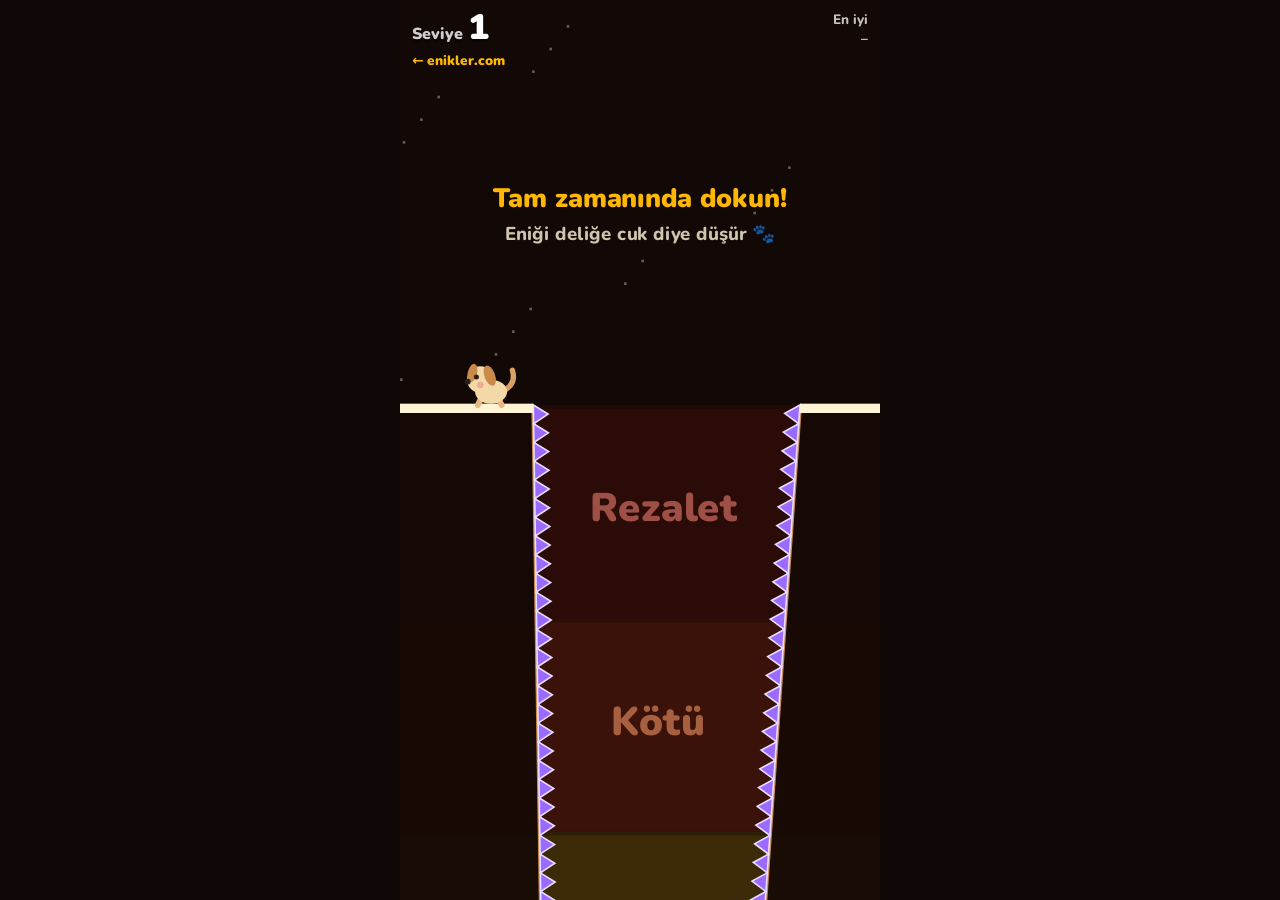
==== oyun/enik-dusus/index.html @ 3200f717 "Enik Düşüşü: zamanlama oyununa dönüştürüldü Yön kontrolü ve zikzak kuyu kaldırıldı. Artık tek dokunu" ====
<!DOCTYPE html>
<html lang="tr">
<head>
<meta charset="UTF-8">
<meta name="viewport" content="width=device-width, initial-scale=1, viewport-fit=cover, user-scalable=no">
<meta name="theme-color" content="#1a0d08">
<title>Enik Düşüşü – Tam Zamanında Atla! | enikler.com</title>
<meta name="description" content="Tam zamanında dokun, eniği dikenli deliğe cuk diye düşür! Rezalet'ten Tanrısal'a rütbeni kap, skorunu X'te paylaş.">
<link rel="canonical" href="https://enikler.com/oyun/enik-dusus/">
<meta property="og:site_name" content="enikler.com">
<meta property="og:type" content="website">
<meta property="og:url" content="https://enikler.com/oyun/enik-dusus/">
<meta property="og:title" content="Enik Düşüşü 🐾 Cuk diye düşürebilir misin?">
<meta property="og:description" content="Tam zamanında atla, dikenlere değmeden dibe düş. Beni geçebilir misin?">
<meta property="og:image" content="https://enikler.com/oyun/enik-dusus/kapak.jpg">
<meta name="twitter:card" content="summary_large_image">
<meta name="twitter:title" content="Enik Düşüşü 🐾 Cuk diye düşürebilir misin?">
<meta name="twitter:description" content="Tam zamanında atla, dikenlere değmeden dibe düş. Beni geçebilir misin?">
<meta name="twitter:image" content="https://enikler.com/oyun/enik-dusus/kapak.jpg">
<link href="https://fonts.googleapis.com/css2?family=Nunito:wght@700;800;900&display=swap" rel="stylesheet">
<style>
  :root { --accent:#FFB703; --accent-d:#F08C00; --ink:#2B2118; --like:#22B573; --nope:#F0506E; }
  * { box-sizing:border-box; -webkit-tap-highlight-color:transparent; }
  html, body { margin:0; height:100%; background:#0e0705; overflow:hidden; overscroll-behavior:none; }
  body { font-family:'Nunito',system-ui,sans-serif; color:#fff; user-select:none; -webkit-user-select:none; touch-action:none; }
  #wrap { position:fixed; inset:0; max-width:480px; margin:0 auto; }
  canvas { display:block; width:100%; height:100%; }
  .hidden { display:none !important; }

  #hud { position:absolute; top:calc(env(safe-area-inset-top) + 10px); left:12px; right:12px; display:flex; justify-content:space-between; align-items:flex-start; pointer-events:none; }
  #hud .m { font-weight:900; font-size:2.2rem; line-height:1; text-shadow:0 3px 0 rgba(0,0,0,.4); }
  #hud .m small { font-size:1rem; opacity:.8; }
  #hud .best { font-weight:800; font-size:.85rem; opacity:.75; text-align:right; }
  #home { pointer-events:auto; display:inline-block; margin-top:6px; color:var(--accent); font-weight:900; font-size:.85rem; text-decoration:none; }

  #pop { position:absolute; left:0; right:0; top:28%; text-align:center; font-weight:900; font-size:2.4rem; pointer-events:none;
         opacity:0; transform:scale(.6); transition:opacity .25s, transform .25s; text-shadow:0 4px 0 rgba(0,0,0,.45); }
  #pop.on { opacity:1; transform:scale(1); }

  #over { position:absolute; inset:0; display:flex; align-items:center; justify-content:center; padding:16px; background:rgba(14,7,5,.55); }
  #over.hidden { display:none; }
  .card { width:100%; max-width:340px; background:#FFF8E7; color:var(--ink); border-radius:28px; padding:24px 20px 20px; text-align:center; box-shadow:0 20px 40px rgba(0,0,0,.4); animation:in .3s ease-out; }
  @keyframes in { from { transform:translateY(30px) scale(.9); opacity:0; } }
  .card .rank { font-weight:900; font-size:2.3rem; line-height:1.1; margin:2px 0 4px; }
  .card .dep { font-weight:900; font-size:1.2rem; }
  .card .bst { font-weight:800; font-size:.9rem; color:#8a7a66; margin-top:2px; }
  .card .rec { display:inline-block; margin-top:8px; background:var(--nope); color:#fff; font-weight:900; font-size:.8rem; padding:4px 12px; border-radius:99px; }
  .btn { display:block; width:100%; margin-top:12px; border:0; border-radius:16px; padding:14px; font:900 1.1rem 'Nunito',sans-serif; cursor:pointer; text-decoration:none; }
  .btn.go { background:var(--accent); color:#fff; box-shadow:0 5px 0 var(--accent-d); }
  .btn.sh { background:#111; color:#fff; box-shadow:0 5px 0 #000; }
  .btn:active { transform:translateY(3px); box-shadow:none; }
  .card a.site { display:block; margin-top:14px; font-weight:800; font-size:.85rem; color:#8a7a66; text-decoration:none; }
</style>
</head>
<body>
<div id="wrap">
  <canvas id="c" aria-label="Enik Düşüşü oyunu"></canvas>
  <div id="hud">
    <div><div class="m"><small>Seviye </small><span id="lv">1</span></div><a id="home" href="/">← enikler.com</a></div>
    <div class="best">En iyi<br><span id="bm">–</span></div>
  </div>
  <div id="pop"></div>
  <div id="over" class="hidden">
    <div class="card">
      <div style="font-size:3rem">🐾</div>
      <div class="rank" id="oRank">Rezalet</div>
      <div class="dep">Seviye <span id="oLv">1</span></div>
      <div class="bst">En iyin: <span id="oBest">–</span></div>
      <div id="oRec" class="rec hidden">YENİ REKOR!</div>
      <button class="btn go" id="again" type="button">Tekrar Dene</button>
      <button class="btn sh" id="share" type="button">Skorunu Paylaş 𝕏</button>
      <a class="site" href="/">Diğer enik testleri için enikler.com 🐾</a>
    </div>
  </div>
</div>

<script>
(() => {
const cv = document.getElementById('c'), ctx = cv.getContext('2d');
const $ = id => document.getElementById(id);
const GAME_URL = 'https://enikler.com/oyun/enik-dusus/';

/* ---------- Ayarlar ---------- */
const W = 360;          // dünya genişliği (birim)
const D = 1600;         // kuyunun derinliği
const LEDGE = 100;      // platformun sağ ucu = sol duvarın üstü
const TOP_R = 300;   // sağ duvarın üstü
const ER = 13;          // enik yarıçapı
const SPIKE = 11;       // diken boyu
const HIT = ER * 0.8 + SPIKE * 0.5; // merkezden duvara izin verilen en yakın mesafe
const STEP = 1000 / 60; // sabit fizik adımı (her cihazda aynı zıplama)
const RANKS = [
  ['Rezalet',    '#2a0b08', '#ff8a7a'],
  ['Kötü',       '#3b1209', '#ff9e6b'],
  ['İdare Eder', '#3d2a08', '#ffc94a'],
  ['Fena Değil', '#2d3a0a', '#d6f25a'],
  ['İyi',        '#0e3a1b', '#5cf08a'],
  ['Harika',     '#0a3a34', '#4ff0d6'],
  ['Süper',      '#0b2c44', '#5cc8ff'],
  ['Muhteşem',   '#1b1c4c', '#8f9bff'],
  ['Kusursuz',   '#301446', '#d88cff'],
  ['Efsane',     '#44122f', '#ff6ec4'],
  ['Tanrısal',   '#3d3410', '#ffe14d']
];
const BAND = D / (RANKS.length - 1); // ilk 10 rütbe kuyu boyunca, Tanrısal = dibe ulaşmak

/* ---------- Durum ---------- */
let scale = 1, viewH = 600, dpr = 1;
let lvl, cfg, e, state, camY, shake, parts, deadAt = 0, deadRank = 0, best = null, winAt = 0;

try { best = JSON.parse(localStorage.getItem('enikDususBest2')); } catch (_) {}
const scoreOf = (l, r) => (l - 1) * RANKS.length + r;
const fmt = b => b ? 'Sv ' + b.l + ' · ' + RANKS[b.r][0] : '–';
$('bm').textContent = fmt(best);

function resize() {
  const r = cv.getBoundingClientRect();
  dpr = Math.min(window.devicePixelRatio || 1, 2);
  cv.width = Math.round(r.width * dpr); cv.height = Math.round(r.height * dpr);
  scale = cv.width / W; viewH = cv.height / scale;
}
addEventListener('resize', resize);

/* ---------- Seviye ---------- */
function makeLevel(l) {
  const bw = Math.max(40, 64 - 2.5 * (l - 1));                 // dipteki deliğin genişliği
  const cx = l === 1 ? 156 : 140 + Math.random() * 32;       // deliğin ortası
  const speed = Math.min(2.0, 1.1 + 0.09 * (l - 1));         // eniğin yürüme hızı
  return { bw, cx, speed, lb: cx - bw / 2, rb: cx + bw / 2 };
}
const lx = y => LEDGE + (cfg.lb - LEDGE) * Math.min(1, Math.max(0, y) / D);
const rx = y => TOP_R + (cfg.rb - TOP_R) * Math.min(1, Math.max(0, y) / D);

function startLevel(l) {
  lvl = l; cfg = makeLevel(l);
  e = { x:30, y:0, vx:0, vy:0, dir:1, walk:0, rot:0 };
  state = 'ready'; parts = [];
  $('lv').textContent = lvl;
}
function newGame() {
  startLevel(1); camY = -viewH * 0.45; shake = 0;
  $('over').classList.add('hidden');
}

function jump() {
  if (state !== 'ready') return;
  state = 'air'; e.vy = -6; e.vx = 8.8;
}

function burst(x, y, n, colors) {
  for (let k = 0; k < n; k++) {
    const a = Math.random() * Math.PI * 2, s = 1 + Math.random() * 4;
    parts.push({ x, y, vx:Math.cos(a) * s, vy:Math.sin(a) * s - 1.5, life:1, c:colors[k % colors.length] });
  }
}

function pop(text, color) {
  const p = $('pop'); p.textContent = text; p.style.color = color; p.classList.add('on');
  clearTimeout(pop.t); pop.t = setTimeout(() => p.classList.remove('on'), 1100);
}

function die() {
  state = 'dead'; deadAt = performance.now(); shake = 14;
  deadRank = Math.max(0, Math.min(RANKS.length - 2, Math.floor(e.y / BAND)));
  try { navigator.vibrate && navigator.vibrate(70); } catch (_) {}
  burst(e.x, e.y, 22, ['#f4d9a8', '#f4d9a8', '#c98b4a']);
  const sc = scoreOf(lvl, deadRank), rec = !best || sc > scoreOf(best.l, best.r);
  if (rec) { best = { l:lvl, r:deadRank }; try { localStorage.setItem('enikDususBest2', JSON.stringify(best)); } catch (_) {} $('bm').textContent = fmt(best); }
  if (typeof gtag === 'function') gtag('event', 'oyun_bitti', { oyun:'enik_dusus', seviye:lvl, rutbe:RANKS[deadRank][0] });
  setTimeout(() => {
    if (state !== 'dead') return;
    const rk = RANKS[deadRank];
    $('oRank').textContent = rk[0]; $('oRank').style.color = shade(rk[2]);
    $('oLv').textContent = lvl; $('oBest').textContent = fmt(best);
    $('oRec').classList.toggle('hidden', !rec);
    $('over').classList.remove('hidden');
  }, 750);
}
const shade = hex => {
  const n = parseInt(hex.slice(1), 16), f = .62;
  return 'rgb(' + [(n >> 16) & 255, (n >> 8) & 255, n & 255].map(v => Math.round(v * f)).join(',') + ')';
};

function win() {
  state = 'win'; winAt = performance.now();
  e.y = D - ER; e.vy = 0; e.vx = 0; e.rot = 0;
  pop('Tanrısal! 🎉', RANKS[RANKS.length - 1][2]);
  burst(e.x, e.y, 30, ['#ffe14d', '#ff6ec4', '#5cc8ff', '#5cf08a']);
  try { navigator.vibrate && navigator.vibrate([30, 40, 30]); } catch (_) {}
  const r = RANKS.length - 1;
  if (!best || scoreOf(lvl, r) > scoreOf(best.l, best.r)) { best = { l:lvl, r }; try { localStorage.setItem('enikDususBest2', JSON.stringify(best)); } catch (_) {} $('bm').textContent = fmt(best); }
  if (typeof gtag === 'function') gtag('event', 'seviye_gecti', { oyun:'enik_dusus', seviye:lvl });
}

/* ---------- Fizik (sabit adım) ---------- */
function step() {
  if (state === 'ready') {
    e.x += cfg.speed * e.dir; e.walk += .25;
    if (e.x > LEDGE - 14) { e.x = LEDGE - 14; e.dir = -1; }
    if (e.x < 20) { e.x = 20; e.dir = 1; }
  } else if (state === 'air') {
    const py = e.y;
    e.vy = Math.min(12, e.vy + 0.4);
    e.vx *= 0.92;
    e.x += e.vx; e.y += e.vy;
    e.rot += (e.vx * 0.05 - e.rot) * 0.2;
    // erken dokunduysa tekrar platforma kondu
    if (py <= 0 && e.y > 0 && e.x < LEDGE) { e.y = 0; e.vy = 0; e.vx = 0; e.rot = 0; e.dir = 1; state = 'ready'; return; }
    if (e.y > 0) {
      if (e.x - HIT < lx(e.y) || e.x + HIT > rx(e.y)) { die(); return; }
      if (e.y >= D - ER) { win(); return; }
    }
  } else if (state === 'win') {
    if (performance.now() - winAt > 1400) startLevel(lvl + 1);
  }
  parts.forEach(p => { p.x += p.vx; p.y += p.vy; p.vy += .2; p.life -= .02; });
  parts = parts.filter(p => p.life > 0);
  shake *= 0.86;
  const target = state === 'ready' ? -viewH * 0.45 : Math.min(e.y - viewH * 0.4, D + 60 - viewH * 0.8);
  camY += (target - camY) * (state === 'ready' ? 0.08 : 0.15);
}

/* ---------- Çizim ---------- */
function draw(now) {
  ctx.setTransform(1, 0, 0, 1, 0, 0);
  ctx.fillStyle = '#120806'; ctx.fillRect(0, 0, cv.width, cv.height);
  const sx = (Math.random() - .5) * shake, sy = (Math.random() - .5) * shake;
  ctx.setTransform(scale, 0, 0, scale, sx * scale, (sy - camY) * scale);
  const top = camY, bot = camY + viewH;

  // yıldızlar
  if (top < 0) {
    ctx.fillStyle = 'rgba(255,240,200,.35)';
    for (let k = 0; k < 30; k++) { const x = (k * 97) % W, y = -((k * 53) % 600) - 20; if (y > top) ctx.fillRect(x, y, 2, 2); }
  }

  // rütbe bantları
  ctx.textAlign = 'center'; ctx.textBaseline = 'middle';
  for (let z = 0; z < RANKS.length - 1; z++) {
    const y0 = z * BAND; if (y0 > bot || y0 + BAND < top) continue;
    const rk = RANKS[z];
    ctx.fillStyle = rk[1]; ctx.fillRect(0, y0, W, BAND);
    ctx.fillStyle = 'rgba(0,0,0,.25)'; ctx.fillRect(0, y0, W, 3);
    const ly = y0 + BAND / 2;
    ctx.font = '900 ' + Math.min(30, (rx(ly) - lx(ly)) / 4) + 'px Nunito, sans-serif';
    ctx.fillStyle = rk[2]; ctx.globalAlpha = .55;
    ctx.fillText(rk[0], (lx(ly) + rx(ly)) / 2, ly);
    ctx.globalAlpha = 1;
  }
  // dip: Tanrısal yatağı
  const gr = RANKS[RANKS.length - 1];
  ctx.fillStyle = gr[1]; ctx.fillRect(0, D, W, 400);
  ctx.fillStyle = '#c98b4a'; ctx.fillRect(cfg.lb, D, cfg.bw, 10);
  ctx.fillStyle = '#ff9eb5'; ctx.beginPath(); ctx.ellipse(cfg.cx, D + 2, cfg.bw / 2 - 2, 6, 0, Math.PI, 0); ctx.fill();
  ctx.font = '900 22px Nunito, sans-serif'; ctx.fillStyle = gr[2];
  ctx.fillText('Tanrısal', cfg.cx, D + 40);

  // kaya duvarları
  ctx.fillStyle = 'rgba(20,8,5,.88)';
  ctx.beginPath(); ctx.moveTo(0, 6); ctx.lineTo(LEDGE, 6); ctx.lineTo(cfg.lb, D); ctx.lineTo(cfg.lb, D + 400); ctx.lineTo(0, D + 400); ctx.fill();
  ctx.beginPath(); ctx.moveTo(W, -1); ctx.lineTo(TOP_R, -1); ctx.lineTo(cfg.rb, D); ctx.lineTo(cfg.rb, D + 400); ctx.lineTo(W, D + 400); ctx.fill();

  // duvar kenarı + dikenler
  for (const [x0, y0, x1, y1, side] of [[LEDGE, 0, cfg.lb, D, 1], [TOP_R, 0, cfg.rb, D, -1]]) {
    ctx.strokeStyle = '#c98b4a'; ctx.lineWidth = 3;
    ctx.beginPath(); ctx.moveTo(x0, y0); ctx.lineTo(x1, y1); ctx.stroke();
    const len = Math.hypot(x1 - x0, y1 - y0), ux = (x1 - x0) / len, uy = (y1 - y0) / len;
    const nx = uy * side, ny = -ux * side, n = Math.floor(len / 14);
    ctx.fillStyle = '#9b6bff'; ctx.strokeStyle = '#e9ddff'; ctx.lineWidth = 1.2;
    const k0 = Math.max(0, Math.floor((top - y0 - 20) / (y1 - y0) * n)), k1 = Math.min(n, Math.ceil((bot - y0 + 20) / (y1 - y0) * n));
    for (let k = k0; k < k1; k++) {
      const a = k / n, b = (k + 1) / n, m = (a + b) / 2;
      ctx.beginPath();
      ctx.moveTo(x0 + (x1 - x0) * a, y0 + (y1 - y0) * a);
      ctx.lineTo(x0 + (x1 - x0) * m + nx * SPIKE, y0 + (y1 - y0) * m + ny * SPIKE);
      ctx.lineTo(x0 + (x1 - x0) * b, y0 + (y1 - y0) * b);
      ctx.closePath(); ctx.fill(); ctx.stroke();
    }
  }

  // platform
  ctx.fillStyle = '#FFF4D6'; ctx.fillRect(0, -1, LEDGE, 7);
  ctx.fillRect(TOP_R, -1, W - TOP_R, 7);

  // enik
  if (state !== 'dead') drawEnik(e.x, e.y - (state === 'ready' ? ER : 0), state === 'ready' ? e.dir : 1, e.rot, now);

  // parçacıklar
  parts.forEach(p => { ctx.globalAlpha = Math.max(0, p.life); ctx.fillStyle = p.c; ctx.beginPath(); ctx.arc(p.x, p.y, 3.5, 0, 7); ctx.fill(); });
  ctx.globalAlpha = 1;

  // ipucu
  if (state === 'ready') {
    const bob = Math.sin(now / 250) * 3;
    ctx.font = '900 20px Nunito, sans-serif'; ctx.fillStyle = '#FFB703';
    ctx.fillText(lvl === 1 ? 'Tam zamanında dokun!' : 'Seviye ' + lvl, W / 2, -150 + bob);
    ctx.font = '800 14px Nunito, sans-serif'; ctx.fillStyle = 'rgba(255,244,214,.8)';
    ctx.fillText(lvl === 1 ? 'Eniği deliğe cuk diye düşür 🐾' : 'Delik daraldı, enik hızlandı!', W / 2, -124 + bob);
  }
}

function drawEnik(x, y, dir, rot, now) {
  ctx.save(); ctx.translate(x, y); ctx.rotate(rot); ctx.scale(dir, 1);
  const fall = state === 'air', leg = state === 'ready' ? Math.sin(e.walk) * 3 : 0;
  ctx.strokeStyle = '#d9a066'; ctx.lineWidth = 4; ctx.lineCap = 'round';
  ctx.beginPath(); ctx.moveTo(-11, 2); ctx.quadraticCurveTo(-20, -6 + Math.sin(now / 90) * 4, -17, -13); ctx.stroke();
  ctx.strokeStyle = '#e8b97f'; ctx.lineWidth = 4.5;
  ctx.beginPath();
  ctx.moveTo(-6, 7); ctx.lineTo(-6 + leg, fall ? 11 : 13);
  ctx.moveTo(6, 7); ctx.lineTo(6 - leg, fall ? 11 : 13); ctx.stroke();
  ctx.fillStyle = '#f4d9a8'; ctx.beginPath(); ctx.ellipse(-1, 3, 12, 9, 0, 0, 7); ctx.fill();
  ctx.beginPath(); ctx.arc(7, -6, 10, 0, 7); ctx.fill();
  ctx.fillStyle = '#c98b4a';
  ctx.beginPath(); ctx.ellipse(0, -9, 4, 8, fall ? -1.2 : 0.35, 0, 7); ctx.fill();
  ctx.beginPath(); ctx.ellipse(13, -11, 3.5, 7, fall ? 1.1 : -0.25, 0, 7); ctx.fill();
  ctx.fillStyle = '#2B2118';
  if (fall) { ctx.beginPath(); ctx.arc(10, -8, 2.6, 0, 7); ctx.fill(); ctx.fillStyle = '#fff'; ctx.beginPath(); ctx.arc(10.8, -8.8, .9, 0, 7); ctx.fill(); }
  else { ctx.beginPath(); ctx.arc(10, -8, 1.9, 0, 7); ctx.fill(); }
  ctx.fillStyle = '#2B2118'; ctx.beginPath(); ctx.arc(16.5, -4.5, 2.2, 0, 7); ctx.fill();
  if (fall) { ctx.beginPath(); ctx.arc(13, -0.5, 1.8, 0, 7); ctx.fill(); }
  ctx.fillStyle = 'rgba(240,80,110,.35)'; ctx.beginPath(); ctx.arc(7, -2, 2.5, 0, 7); ctx.fill();
  ctx.restore();
}

/* ---------- Kontroller: tek dokunuş ---------- */
cv.addEventListener('pointerdown', ev => { ev.preventDefault(); jump(); });
addEventListener('keydown', ev => {
  if (ev.key !== ' ' && ev.key !== 'Enter' && ev.key !== 'ArrowDown') return;
  ev.preventDefault();
  if (state === 'ready') jump();
  else if (state === 'dead' && performance.now() - deadAt > 800) newGame();
});

$('again').onclick = newGame;
$('share').onclick = async () => {
  const rk = RANKS[deadRank][0];
  const text = `Enik Düşüşü'nde Seviye ${lvl}'de "${rk}" oldum 🐾 Eniği cuk diye düşürebilir misin?`;
  if (typeof gtag === 'function') gtag('event', 'skor_paylas', { oyun:'enik_dusus', seviye:lvl });
  if (navigator.share) { try { await navigator.share({ text, url:GAME_URL }); } catch (_) {} return; }
  window.open('https://x.com/intent/post?text=' + encodeURIComponent(text) + '&url=' + encodeURIComponent(GAME_URL), '_blank', 'noopener');
};

/* ---------- Döngü ---------- */
let last = performance.now(), acc = 0;
function loop(now) {
  acc = Math.min(acc + (now - last), 200); last = now;
  while (acc >= STEP) { step(); acc -= STEP; }
  draw(now);
  requestAnimationFrame(loop);
}
resize(); newGame(); requestAnimationFrame(loop);
})();
</script>
</body>
</html>
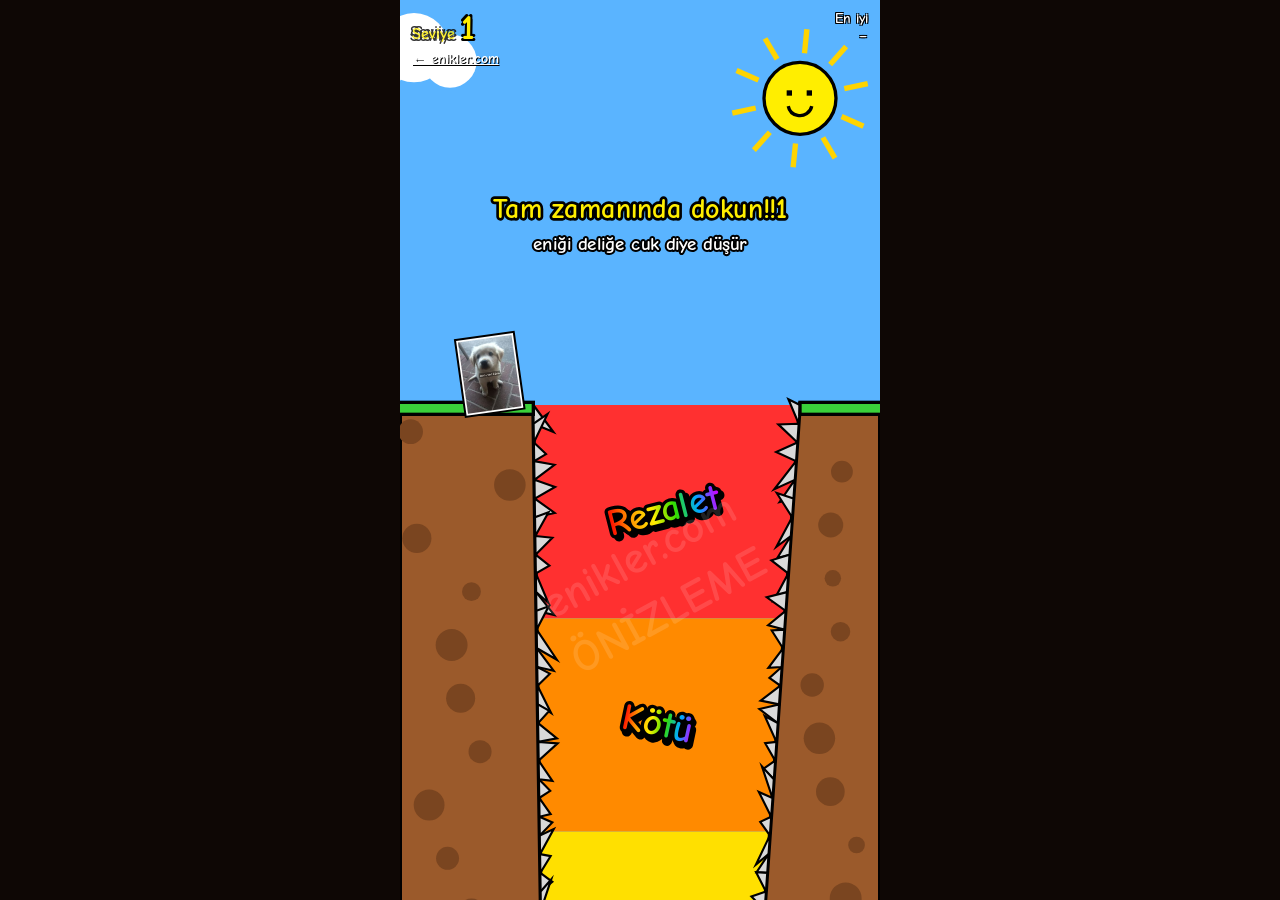
==== commit 74c77b38: "Enik Düşüşü: parodi görünüm Karakter artık arka planı silinmemiş gerçek bir enik fotoğrafı: her sevi" ====
--- a/oyun/enik-dusus/index.html
+++ b/oyun/enik-dusus/index.html
@@ -3,7 +3,7 @@
 <head>
 <meta charset="UTF-8">
 <meta name="viewport" content="width=device-width, initial-scale=1, viewport-fit=cover, user-scalable=no">
-<meta name="theme-color" content="#1a0d08">
+<meta name="theme-color" content="#5ab4ff">
 <title>Enik Düşüşü – Tam Zamanında Atla! | enikler.com</title>
 <meta name="description" content="Tam zamanında dokun, eniği dikenli deliğe cuk diye düşür! Rezalet'ten Tanrısal'a rütbeni kap, skorunu X'te paylaş.">
 <link rel="canonical" href="https://enikler.com/oyun/enik-dusus/">
@@ -17,35 +17,35 @@
 <meta name="twitter:title" content="Enik Düşüşü 🐾 Cuk diye düşürebilir misin?">
 <meta name="twitter:description" content="Tam zamanında atla, dikenlere değmeden dibe düş. Beni geçebilir misin?">
 <meta name="twitter:image" content="https://enikler.com/oyun/enik-dusus/kapak.jpg">
-<link href="https://fonts.googleapis.com/css2?family=Nunito:wght@700;800;900&display=swap" rel="stylesheet">
+<link href="https://fonts.googleapis.com/css2?family=Comic+Neue:wght@700&display=swap" rel="stylesheet">
 <style>
   :root { --accent:#FFB703; --accent-d:#F08C00; --ink:#2B2118; --like:#22B573; --nope:#F0506E; }
   * { box-sizing:border-box; -webkit-tap-highlight-color:transparent; }
   html, body { margin:0; height:100%; background:#0e0705; overflow:hidden; overscroll-behavior:none; }
-  body { font-family:'Nunito',system-ui,sans-serif; color:#fff; user-select:none; -webkit-user-select:none; touch-action:none; }
+  body { font-family:'Comic Sans MS','Comic Neue','Chalkboard SE',cursive; color:#fff; user-select:none; -webkit-user-select:none; touch-action:none; }
   #wrap { position:fixed; inset:0; max-width:480px; margin:0 auto; }
   canvas { display:block; width:100%; height:100%; }
   .hidden { display:none !important; }
 
   #hud { position:absolute; top:calc(env(safe-area-inset-top) + 10px); left:12px; right:12px; display:flex; justify-content:space-between; align-items:flex-start; pointer-events:none; }
-  #hud .m { font-weight:900; font-size:2.2rem; line-height:1; text-shadow:0 3px 0 rgba(0,0,0,.4); }
+  #hud .m { font-weight:700; font-size:2.2rem; line-height:1; color:#ffee00; text-shadow:2px 2px 0 #000,-2px -2px 0 #000,2px -2px 0 #000,-2px 2px 0 #000; }
   #hud .m small { font-size:1rem; opacity:.8; }
-  #hud .best { font-weight:800; font-size:.85rem; opacity:.75; text-align:right; }
-  #home { pointer-events:auto; display:inline-block; margin-top:6px; color:var(--accent); font-weight:900; font-size:.85rem; text-decoration:none; }
-
-  #pop { position:absolute; left:0; right:0; top:28%; text-align:center; font-weight:900; font-size:2.4rem; pointer-events:none;
+  #hud .best { font-weight:700; font-size:.9rem; text-align:right; text-shadow:1px 1px 0 #000,-1px -1px 0 #000,1px -1px 0 #000,-1px 1px 0 #000; }
+  #home { pointer-events:auto; display:inline-block; margin-top:6px; color:#fff; font-weight:700; font-size:.85rem; text-decoration:underline; text-shadow:1px 1px 0 #000; }
+
+  #pop { position:absolute; left:0; right:0; top:28%; text-align:center; font:2.8rem Impact,'Arial Black',sans-serif; -webkit-text-stroke:2px #000; transform:rotate(-6deg); pointer-events:none;
          opacity:0; transform:scale(.6); transition:opacity .25s, transform .25s; text-shadow:0 4px 0 rgba(0,0,0,.45); }
   #pop.on { opacity:1; transform:scale(1); }
 
   #over { position:absolute; inset:0; display:flex; align-items:center; justify-content:center; padding:16px; background:rgba(14,7,5,.55); }
   #over.hidden { display:none; }
-  .card { width:100%; max-width:340px; background:#FFF8E7; color:var(--ink); border-radius:28px; padding:24px 20px 20px; text-align:center; box-shadow:0 20px 40px rgba(0,0,0,.4); animation:in .3s ease-out; }
+  .card { width:100%; max-width:340px; background:#FFF8E7; color:var(--ink); border-radius:28px; padding:24px 20px 20px; text-align:center; box-shadow:0 20px 40px rgba(0,0,0,.4); animation:in .3s ease-out; transform:rotate(-2deg); border:3px solid #000; }
   @keyframes in { from { transform:translateY(30px) scale(.9); opacity:0; } }
   .card .rank { font-weight:900; font-size:2.3rem; line-height:1.1; margin:2px 0 4px; }
   .card .dep { font-weight:900; font-size:1.2rem; }
   .card .bst { font-weight:800; font-size:.9rem; color:#8a7a66; margin-top:2px; }
   .card .rec { display:inline-block; margin-top:8px; background:var(--nope); color:#fff; font-weight:900; font-size:.8rem; padding:4px 12px; border-radius:99px; }
-  .btn { display:block; width:100%; margin-top:12px; border:0; border-radius:16px; padding:14px; font:900 1.1rem 'Nunito',sans-serif; cursor:pointer; text-decoration:none; }
+  .btn { display:block; width:100%; margin-top:12px; border:0; border-radius:16px; padding:14px; font:700 1.15rem 'Comic Sans MS','Comic Neue',cursive; cursor:pointer; text-decoration:none; }
   .btn.go { background:var(--accent); color:#fff; box-shadow:0 5px 0 var(--accent-d); }
   .btn.sh { background:#111; color:#fff; box-shadow:0 5px 0 #000; }
   .btn:active { transform:translateY(3px); box-shadow:none; }
@@ -90,17 +90,17 @@
 const HIT = ER * 0.8 + SPIKE * 0.5; // merkezden duvara izin verilen en yakın mesafe
 const STEP = 1000 / 60; // sabit fizik adımı (her cihazda aynı zıplama)
 const RANKS = [
-  ['Rezalet',    '#2a0b08', '#ff8a7a'],
-  ['Kötü',       '#3b1209', '#ff9e6b'],
-  ['İdare Eder', '#3d2a08', '#ffc94a'],
-  ['Fena Değil', '#2d3a0a', '#d6f25a'],
-  ['İyi',        '#0e3a1b', '#5cf08a'],
-  ['Harika',     '#0a3a34', '#4ff0d6'],
-  ['Süper',      '#0b2c44', '#5cc8ff'],
-  ['Muhteşem',   '#1b1c4c', '#8f9bff'],
-  ['Kusursuz',   '#301446', '#d88cff'],
-  ['Efsane',     '#44122f', '#ff6ec4'],
-  ['Tanrısal',   '#3d3410', '#ffe14d']
+  ['Rezalet',    '#ff3030', '#ff8a7a'],
+  ['Kötü',       '#ff8a00', '#ff9e6b'],
+  ['İdare Eder', '#ffe000', '#ffc94a'],
+  ['Fena Değil', '#9cff2e', '#d6f25a'],
+  ['İyi',        '#21d65b', '#5cf08a'],
+  ['Harika',     '#18e0c8', '#4ff0d6'],
+  ['Süper',      '#2aa6ff', '#5cc8ff'],
+  ['Muhteşem',   '#5a5aff', '#8f9bff'],
+  ['Kusursuz',   '#b23cff', '#d88cff'],
+  ['Efsane',     '#ff3cb4', '#ff6ec4'],
+  ['Tanrısal',   '#ffd700', '#ffe14d']
 ];
 const BAND = D / (RANKS.length - 1); // ilk 10 rütbe kuyu boyunca, Tanrısal = dibe ulaşmak
 
@@ -132,6 +132,7 @@
 const rx = y => TOP_R + (cfg.rb - TOP_R) * Math.min(1, Math.max(0, y) / D);
 
 function startLevel(l) {
+  nextPhoto(); rag = null;
   lvl = l; cfg = makeLevel(l);
   e = { x:30, y:0, vx:0, vy:0, dir:1, walk:0, rot:0 };
   state = 'ready'; parts = [];
@@ -163,7 +164,8 @@
   state = 'dead'; deadAt = performance.now(); shake = 14;
   deadRank = Math.max(0, Math.min(RANKS.length - 2, Math.floor(e.y / BAND)));
   try { navigator.vibrate && navigator.vibrate(70); } catch (_) {}
-  burst(e.x, e.y, 22, ['#f4d9a8', '#f4d9a8', '#c98b4a']);
+  burst(e.x, e.y, 10, ['#ff0000', '#ffee00', '#ffffff']);
+  rag = { x:e.x, y:e.y - 8, vx:(e.x < (lx(e.y) + rx(e.y)) / 2 ? 1 : -1) * (2 + Math.random() * 2), vy:-9, spin:(Math.random() - .5) * .6, t:performance.now(), meme:MEMES[Math.floor(Math.random() * MEMES.length)] };
   const sc = scoreOf(lvl, deadRank), rec = !best || sc > scoreOf(best.l, best.r);
   if (rec) { best = { l:lvl, r:deadRank }; try { localStorage.setItem('enikDususBest2', JSON.stringify(best)); } catch (_) {} $('bm').textContent = fmt(best); }
   if (typeof gtag === 'function') gtag('event', 'oyun_bitti', { oyun:'enik_dusus', seviye:lvl, rutbe:RANKS[deadRank][0] });
@@ -220,105 +222,169 @@
   camY += (target - camY) * (state === 'ready' ? 0.08 : 0.15);
 }
 
-/* ---------- Çizim ---------- */
+/* ---------- Enik fotoğrafları (arka planı silinmemiş, aynen öyle) ---------- */
+const FONT = "'Comic Sans MS','Comic Neue','Chalkboard SE',cursive";
+const MEMES = ['BRUH', 'EYVAH', 'ÇAT!', 'NOLDU', 'AH BE', 'OF'];
+let photos = [], photo = new Image(), photoOk = false;
+function loadPhoto(src) {
+  const img = new Image();
+  img.onload = () => { photo = img; photoOk = true; };
+  img.onerror = () => { if (!src.endsWith('enik.jpg')) loadPhoto('enik.jpg'); };
+  img.src = src;
+}
+function nextPhoto() {
+  if (photos.length) loadPhoto('/uploads/' + photos[Math.floor(Math.random() * photos.length)]);
+  else loadPhoto('enik.jpg');
+}
+loadPhoto('enik.jpg');
+fetch('/api.php?action=get_all&sort=new', { cache:'no-store' })
+  .then(r => r.json())
+  .then(d => { photos = (d.data || []).map(x => x.image_url).filter(Boolean); if (photos.length) nextPhoto(); })
+  .catch(() => {});
+
+/* ---------- Çizim (bilerek kötü, MS Paint tadında) ---------- */
+const jit = k => { const v = Math.sin(k * 12.9898) * 43758.5453; return v - Math.floor(v); }; // sabit "rastgele"
+
+function wordArt(text, x, y, size, tilt) {
+  ctx.save(); ctx.translate(x, y); ctx.rotate(tilt);
+  ctx.font = 'bold ' + size + 'px ' + FONT; ctx.textAlign = 'center'; ctx.textBaseline = 'middle';
+  const w = ctx.measureText(text).width;
+  const g = ctx.createLinearGradient(-w / 2, 0, w / 2, 0);
+  ['#ff0000', '#ff9900', '#ffee00', '#33dd00', '#00aaff', '#cc00ff'].forEach((c, i) => g.addColorStop(i / 5, c));
+  ctx.lineWidth = 5; ctx.strokeStyle = '#000'; ctx.lineJoin = 'round'; ctx.strokeText(text, 2, 3);
+  ctx.fillStyle = '#000'; ctx.fillText(text, 3, 4);         // ucuz gölge
+  ctx.strokeText(text, 0, 0); ctx.fillStyle = g; ctx.fillText(text, 0, 0);
+  ctx.restore();
+}
+
 function draw(now) {
   ctx.setTransform(1, 0, 0, 1, 0, 0);
-  ctx.fillStyle = '#120806'; ctx.fillRect(0, 0, cv.width, cv.height);
+  ctx.fillStyle = '#5ab4ff'; ctx.fillRect(0, 0, cv.width, cv.height);
   const sx = (Math.random() - .5) * shake, sy = (Math.random() - .5) * shake;
   ctx.setTransform(scale, 0, 0, scale, sx * scale, (sy - camY) * scale);
   const top = camY, bot = camY + viewH;
 
-  // yıldızlar
+  // gökyüzü: çocuk çizimi güneş + bulut
   if (top < 0) {
-    ctx.fillStyle = 'rgba(255,240,200,.35)';
-    for (let k = 0; k < 30; k++) { const x = (k * 97) % W, y = -((k * 53) % 600) - 20; if (y > top) ctx.fillRect(x, y, 2, 2); }
-  }
-
-  // rütbe bantları
-  ctx.textAlign = 'center'; ctx.textBaseline = 'middle';
+    ctx.fillStyle = '#5ab4ff'; ctx.fillRect(0, top, W, -top);
+    ctx.strokeStyle = '#ffd400'; ctx.lineWidth = 4;
+    for (let k = 0; k < 10; k++) { const a = k / 10 * Math.PI * 2 + now / 3000; ctx.beginPath(); ctx.moveTo(300 + Math.cos(a) * 34, -230 + Math.sin(a) * 34); ctx.lineTo(300 + Math.cos(a) * 52, -230 + Math.sin(a) * 52); ctx.stroke(); }
+    ctx.fillStyle = '#ffee00'; ctx.strokeStyle = '#000'; ctx.lineWidth = 2.5;
+    ctx.beginPath(); ctx.arc(300, -230, 27, 0, 7); ctx.fill(); ctx.stroke();
+    ctx.fillStyle = '#000'; ctx.fillRect(290, -236, 4, 4); ctx.fillRect(305, -236, 4, 4);
+    ctx.beginPath(); ctx.arc(300, -226, 9, .2, Math.PI - .2); ctx.stroke();
+    ctx.fillStyle = '#fff';
+    [[70, -260, 22], [95, -268, 26], [122, -258, 20]].forEach(([x, y, r]) => { ctx.beginPath(); ctx.arc(x + (now / 80 % 400) - 100, y, r, 0, 7); ctx.fill(); });
+  }
+
+  // rütbe bantları: göz yakan düz renkler + WordArt yazılar
   for (let z = 0; z < RANKS.length - 1; z++) {
     const y0 = z * BAND; if (y0 > bot || y0 + BAND < top) continue;
-    const rk = RANKS[z];
-    ctx.fillStyle = rk[1]; ctx.fillRect(0, y0, W, BAND);
-    ctx.fillStyle = 'rgba(0,0,0,.25)'; ctx.fillRect(0, y0, W, 3);
+    ctx.fillStyle = RANKS[z][1]; ctx.fillRect(0, y0, W, BAND);
     const ly = y0 + BAND / 2;
-    ctx.font = '900 ' + Math.min(30, (rx(ly) - lx(ly)) / 4) + 'px Nunito, sans-serif';
-    ctx.fillStyle = rk[2]; ctx.globalAlpha = .55;
-    ctx.fillText(rk[0], (lx(ly) + rx(ly)) / 2, ly);
-    ctx.globalAlpha = 1;
-  }
-  // dip: Tanrısal yatağı
+    wordArt(RANKS[z][0], (lx(ly) + rx(ly)) / 2, ly, Math.min(28, (rx(ly) - lx(ly)) / 4), (jit(z) - .5) * .5);
+  }
+  // dip: Tanrısal minderi
   const gr = RANKS[RANKS.length - 1];
   ctx.fillStyle = gr[1]; ctx.fillRect(0, D, W, 400);
-  ctx.fillStyle = '#c98b4a'; ctx.fillRect(cfg.lb, D, cfg.bw, 10);
-  ctx.fillStyle = '#ff9eb5'; ctx.beginPath(); ctx.ellipse(cfg.cx, D + 2, cfg.bw / 2 - 2, 6, 0, Math.PI, 0); ctx.fill();
-  ctx.font = '900 22px Nunito, sans-serif'; ctx.fillStyle = gr[2];
-  ctx.fillText('Tanrısal', cfg.cx, D + 40);
-
-  // kaya duvarları
-  ctx.fillStyle = 'rgba(20,8,5,.88)';
-  ctx.beginPath(); ctx.moveTo(0, 6); ctx.lineTo(LEDGE, 6); ctx.lineTo(cfg.lb, D); ctx.lineTo(cfg.lb, D + 400); ctx.lineTo(0, D + 400); ctx.fill();
-  ctx.beginPath(); ctx.moveTo(W, -1); ctx.lineTo(TOP_R, -1); ctx.lineTo(cfg.rb, D); ctx.lineTo(cfg.rb, D + 400); ctx.lineTo(W, D + 400); ctx.fill();
-
-  // duvar kenarı + dikenler
-  for (const [x0, y0, x1, y1, side] of [[LEDGE, 0, cfg.lb, D, 1], [TOP_R, 0, cfg.rb, D, -1]]) {
-    ctx.strokeStyle = '#c98b4a'; ctx.lineWidth = 3;
-    ctx.beginPath(); ctx.moveTo(x0, y0); ctx.lineTo(x1, y1); ctx.stroke();
+  ctx.fillStyle = '#ff4fa3'; ctx.strokeStyle = '#000'; ctx.lineWidth = 2.5;
+  ctx.fillRect(cfg.lb, D - 4, cfg.bw, 14); ctx.strokeRect(cfg.lb, D - 4, cfg.bw, 14);
+  wordArt('Tanrısal', cfg.cx, D + 46, 26, -.12);
+
+  // duvarlar: düz kahverengi + kalın siyah kontur
+  ctx.fillStyle = '#9b5a2b'; ctx.strokeStyle = '#000'; ctx.lineWidth = 3;
+  ctx.beginPath(); ctx.moveTo(0, 6); ctx.lineTo(LEDGE, 6); ctx.lineTo(cfg.lb, D); ctx.lineTo(cfg.lb, D + 400); ctx.lineTo(0, D + 400); ctx.closePath(); ctx.fill(); ctx.stroke();
+  ctx.beginPath(); ctx.moveTo(W, -1); ctx.lineTo(TOP_R, -1); ctx.lineTo(cfg.rb, D); ctx.lineTo(cfg.rb, D + 400); ctx.lineTo(W, D + 400); ctx.closePath(); ctx.fill(); ctx.stroke();
+  // duvara Paint "kaya" lekeleri
+  ctx.fillStyle = '#7a4520';
+  for (let k = 0; k < 40; k++) {
+    const y = k * (D / 40) + 20; if (y < top - 20 || y > bot + 20) continue;
+    ctx.beginPath(); ctx.arc(lx(y) * jit(k) * .8 + 8, y, 6 + jit(k + 9) * 6, 0, 7); ctx.fill();
+    ctx.beginPath(); ctx.arc(rx(y) + (W - rx(y)) * (.2 + jit(k + 3) * .6), y + 30, 5 + jit(k + 5) * 7, 0, 7); ctx.fill();
+  }
+
+  // dikenler: elle çizilmiş gibi, hepsi farklı boy
+  for (const [x0, y0, x1, y1, side, seed] of [[LEDGE, 0, cfg.lb, D, 1, 1], [TOP_R, 0, cfg.rb, D, -1, 7]]) {
     const len = Math.hypot(x1 - x0, y1 - y0), ux = (x1 - x0) / len, uy = (y1 - y0) / len;
     const nx = uy * side, ny = -ux * side, n = Math.floor(len / 14);
-    ctx.fillStyle = '#9b6bff'; ctx.strokeStyle = '#e9ddff'; ctx.lineWidth = 1.2;
+    ctx.fillStyle = '#d9d9d9'; ctx.strokeStyle = '#000'; ctx.lineWidth = 1.6;
     const k0 = Math.max(0, Math.floor((top - y0 - 20) / (y1 - y0) * n)), k1 = Math.min(n, Math.ceil((bot - y0 + 20) / (y1 - y0) * n));
     for (let k = k0; k < k1; k++) {
-      const a = k / n, b = (k + 1) / n, m = (a + b) / 2;
+      const a = k / n, b = (k + 1) / n, m = (a + b) / 2 + (jit(k + seed) - .5) * .02, h = SPIKE * (.7 + jit(k * 3 + seed) * .7);
       ctx.beginPath();
       ctx.moveTo(x0 + (x1 - x0) * a, y0 + (y1 - y0) * a);
-      ctx.lineTo(x0 + (x1 - x0) * m + nx * SPIKE, y0 + (y1 - y0) * m + ny * SPIKE);
+      ctx.lineTo(x0 + (x1 - x0) * m + nx * h, y0 + (y1 - y0) * m + ny * h);
       ctx.lineTo(x0 + (x1 - x0) * b, y0 + (y1 - y0) * b);
       ctx.closePath(); ctx.fill(); ctx.stroke();
     }
   }
 
-  // platform
-  ctx.fillStyle = '#FFF4D6'; ctx.fillRect(0, -1, LEDGE, 7);
-  ctx.fillRect(TOP_R, -1, W - TOP_R, 7);
-
-  // enik
-  if (state !== 'dead') drawEnik(e.x, e.y - (state === 'ready' ? ER : 0), state === 'ready' ? e.dir : 1, e.rot, now);
-
-  // parçacıklar
-  parts.forEach(p => { ctx.globalAlpha = Math.max(0, p.life); ctx.fillStyle = p.c; ctx.beginPath(); ctx.arc(p.x, p.y, 3.5, 0, 7); ctx.fill(); });
+  // platform: yeşil Paint çimeni
+  ctx.fillStyle = '#3ad13a'; ctx.strokeStyle = '#000'; ctx.lineWidth = 2.5;
+  ctx.fillRect(0, -2, LEDGE, 9); ctx.strokeRect(-3, -2, LEDGE + 3, 9);
+  ctx.fillRect(TOP_R, -2, W - TOP_R, 9); ctx.strokeRect(TOP_R, -2, W - TOP_R + 3, 9);
+
+  // enik fotoğrafı
+  if (state === 'dead') drawRagdoll(now);
+  else drawEnik(e.x, e.y - (state === 'ready' ? ER : 0), state === 'ready' ? e.dir : 1, e.rot, now);
+
+  // parçacıklar (kare, çünkü Paint)
+  parts.forEach(p => { ctx.globalAlpha = Math.max(0, p.life); ctx.fillStyle = p.c; ctx.fillRect(p.x - 3, p.y - 3, 6, 6); });
   ctx.globalAlpha = 1;
 
   // ipucu
   if (state === 'ready') {
-    const bob = Math.sin(now / 250) * 3;
-    ctx.font = '900 20px Nunito, sans-serif'; ctx.fillStyle = '#FFB703';
-    ctx.fillText(lvl === 1 ? 'Tam zamanında dokun!' : 'Seviye ' + lvl, W / 2, -150 + bob);
-    ctx.font = '800 14px Nunito, sans-serif'; ctx.fillStyle = 'rgba(255,244,214,.8)';
-    ctx.fillText(lvl === 1 ? 'Eniği deliğe cuk diye düşür 🐾' : 'Delik daraldı, enik hızlandı!', W / 2, -124 + bob);
-  }
+    const bob = Math.floor(now / 400) % 2 * 4; // akıcı değil, bilerek kesik kesik
+    ctx.textAlign = 'center'; ctx.textBaseline = 'middle';
+    ctx.font = 'bold 21px ' + FONT; ctx.lineWidth = 4; ctx.strokeStyle = '#000'; ctx.fillStyle = '#ffee00';
+    const t1 = lvl === 1 ? 'Tam zamanında dokun!!1' : 'Seviye ' + lvl + ' !!';
+    ctx.strokeText(t1, W / 2, -150 + bob); ctx.fillText(t1, W / 2, -150 + bob);
+    ctx.font = 'bold 14px ' + FONT; ctx.fillStyle = '#fff'; ctx.lineWidth = 3;
+    const t2 = lvl === 1 ? 'eniği deliğe cuk diye düşür' : 'delik daraldı enik hızlandı';
+    ctx.strokeText(t2, W / 2, -124 + bob); ctx.fillText(t2, W / 2, -124 + bob);
+  }
+
+  // stok fotoğraf filigranı
+  ctx.setTransform(1, 0, 0, 1, 0, 0);
+  ctx.save(); ctx.translate(cv.width / 2, cv.height * .62); ctx.rotate(-.5);
+  ctx.font = 'bold ' + Math.round(34 * scale) + 'px ' + FONT; ctx.textAlign = 'center';
+  ctx.fillStyle = 'rgba(255,255,255,.13)'; ctx.fillText('enikler.com', 0, 0); ctx.fillText('ÖNİZLEME', 0, 46 * scale);
+  ctx.restore();
+}
+
+// fotoğrafı kare kare, arka planıyla, kaskatı çiz
+function photoBox(x, y, rot, flip) {
+  const h = 54, w = photoOk ? Math.min(54, h * photo.width / photo.height) : 40;
+  ctx.save(); ctx.translate(x, y); ctx.rotate(rot); ctx.scale(flip, 1);
+  ctx.fillStyle = '#fff'; ctx.fillRect(-w / 2 - 2, -h / 2 - 2, w + 4, h + 4); // yamuk beyaz çerçeve
+  if (photoOk) ctx.drawImage(photo, -w / 2, -h / 2, w, h);
+  else { ctx.fillStyle = '#ccc'; ctx.fillRect(-w / 2, -h / 2, w, h); ctx.fillStyle = '#000'; ctx.font = 'bold 9px ' + FONT; ctx.textAlign = 'center'; ctx.fillText('yükleniyo', 0, 3); }
+  ctx.strokeStyle = '#000'; ctx.lineWidth = 1.5; ctx.strokeRect(-w / 2 - 2, -h / 2 - 2, w + 4, h + 4);
+  ctx.restore();
 }
 
 function drawEnik(x, y, dir, rot, now) {
-  ctx.save(); ctx.translate(x, y); ctx.rotate(rot); ctx.scale(dir, 1);
-  const fall = state === 'air', leg = state === 'ready' ? Math.sin(e.walk) * 3 : 0;
-  ctx.strokeStyle = '#d9a066'; ctx.lineWidth = 4; ctx.lineCap = 'round';
-  ctx.beginPath(); ctx.moveTo(-11, 2); ctx.quadraticCurveTo(-20, -6 + Math.sin(now / 90) * 4, -17, -13); ctx.stroke();
-  ctx.strokeStyle = '#e8b97f'; ctx.lineWidth = 4.5;
-  ctx.beginPath();
-  ctx.moveTo(-6, 7); ctx.lineTo(-6 + leg, fall ? 11 : 13);
-  ctx.moveTo(6, 7); ctx.lineTo(6 - leg, fall ? 11 : 13); ctx.stroke();
-  ctx.fillStyle = '#f4d9a8'; ctx.beginPath(); ctx.ellipse(-1, 3, 12, 9, 0, 0, 7); ctx.fill();
-  ctx.beginPath(); ctx.arc(7, -6, 10, 0, 7); ctx.fill();
-  ctx.fillStyle = '#c98b4a';
-  ctx.beginPath(); ctx.ellipse(0, -9, 4, 8, fall ? -1.2 : 0.35, 0, 7); ctx.fill();
-  ctx.beginPath(); ctx.ellipse(13, -11, 3.5, 7, fall ? 1.1 : -0.25, 0, 7); ctx.fill();
-  ctx.fillStyle = '#2B2118';
-  if (fall) { ctx.beginPath(); ctx.arc(10, -8, 2.6, 0, 7); ctx.fill(); ctx.fillStyle = '#fff'; ctx.beginPath(); ctx.arc(10.8, -8.8, .9, 0, 7); ctx.fill(); }
-  else { ctx.beginPath(); ctx.arc(10, -8, 1.9, 0, 7); ctx.fill(); }
-  ctx.fillStyle = '#2B2118'; ctx.beginPath(); ctx.arc(16.5, -4.5, 2.2, 0, 7); ctx.fill();
-  if (fall) { ctx.beginPath(); ctx.arc(13, -0.5, 1.8, 0, 7); ctx.fill(); }
-  ctx.fillStyle = 'rgba(240,80,110,.35)'; ctx.beginPath(); ctx.arc(7, -2, 2.5, 0, 7); ctx.fill();
+  if (state === 'ready') {
+    const stepPose = Math.floor(e.walk / 1.6) % 2;       // 2 kareli "animasyon"
+    photoBox(x, y - 10 - stepPose * 4, stepPose ? .14 : -.14, dir);
+  } else if (state === 'air') {
+    photoBox(x, y - 8, rot + Math.max(0, e.y) * 0.004, 1);  // düşerken yavaşça döner
+  } else {
+    photoBox(x, y - 8, 0, 1);
+  }
+}
+
+// ölünce fotoğraf fırlayıp dönerek uçar
+let rag = null;
+function drawRagdoll(now) {
+  if (!rag) return;
+  const t = (now - rag.t) / 16.667;
+  photoBox(rag.x + rag.vx * t, rag.y + rag.vy * t + .25 * t * t, rag.spin * t, 1);
+  ctx.save(); ctx.setTransform(1, 0, 0, 1, 0, 0);
+  const s = Math.min(1, t / 8);
+  ctx.font = 'bold ' + Math.round(64 * scale * (.6 + .4 * s)) + 'px Impact, "Arial Black", sans-serif';
+  ctx.textAlign = 'center'; ctx.lineWidth = 6 * scale / 2; ctx.strokeStyle = '#000'; ctx.fillStyle = '#fff';
+  ctx.strokeText(rag.meme, cv.width / 2, cv.height * .22); ctx.fillText(rag.meme, cv.width / 2, cv.height * .22);
   ctx.restore();
 }
 
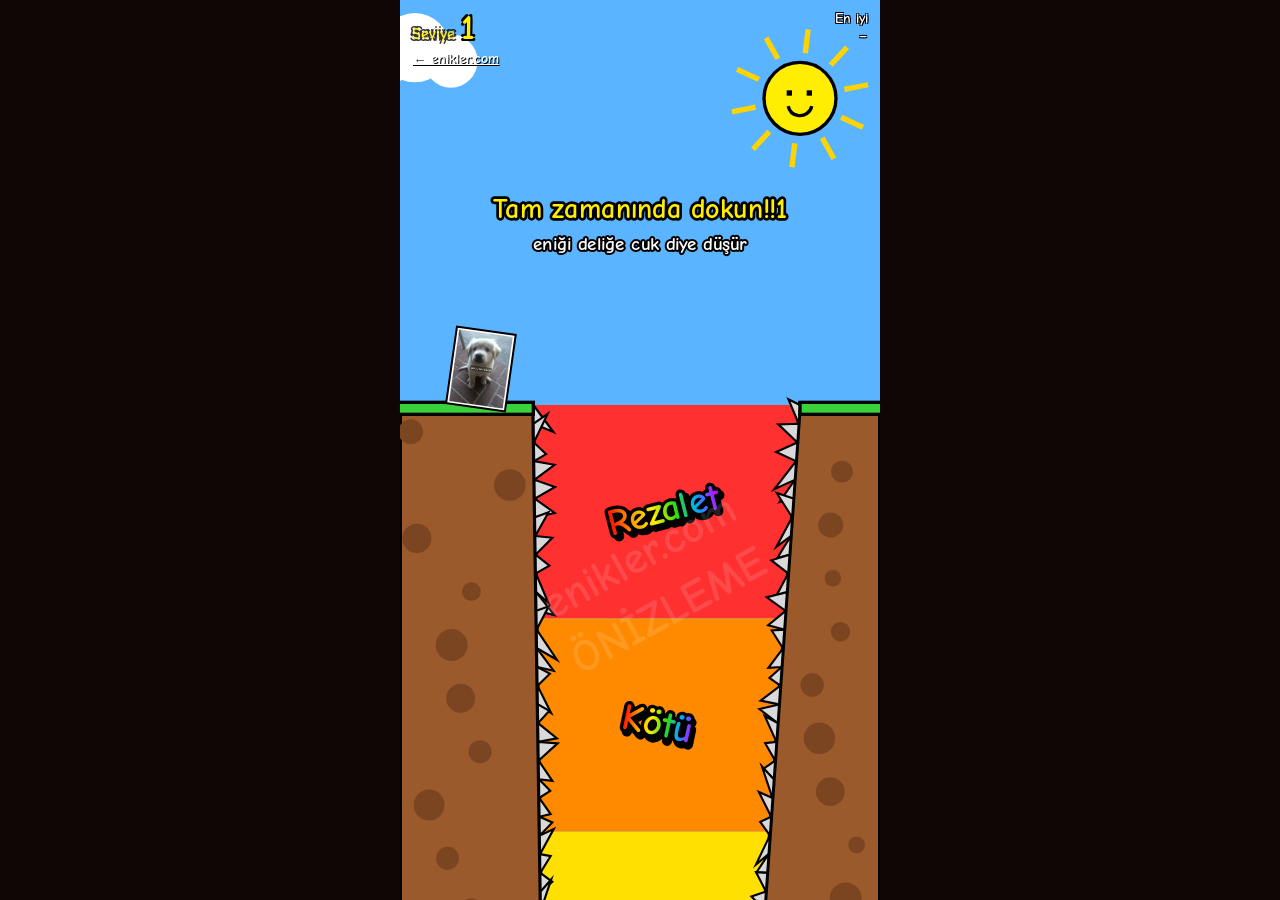
==== commit 17968130: "Enik Düşüşü: kuyunun dibine sokak sahnesi Enik delikten geçince altındaki Paint çizimi sokağa (binal" ====
--- a/oyun/enik-dusus/index.html
+++ b/oyun/enik-dusus/index.html
@@ -83,6 +83,8 @@
 /* ---------- Ayarlar ---------- */
 const W = 360;          // dünya genişliği (birim)
 const D = 1600;         // kuyunun derinliği
+const SLAB = 18;        // kuyunun dibindeki kaya tavanın kalınlığı
+const ROAD = D + 170;   // eniğin düştüğü yolun yüksekliği
 const LEDGE = 100;      // platformun sağ ucu = sol duvarın üstü
 const TOP_R = 300;   // sağ duvarın üstü
 const ER = 13;          // enik yarıçapı
@@ -185,7 +187,7 @@
 
 function win() {
   state = 'win'; winAt = performance.now();
-  e.y = D - ER; e.vy = 0; e.vx = 0; e.rot = 0;
+  e.y = ROAD; e.vy = 0; e.vx = 0; e.rot = 0;
   pop('Tanrısal! 🎉', RANKS[RANKS.length - 1][2]);
   burst(e.x, e.y, 30, ['#ffe14d', '#ff6ec4', '#5cc8ff', '#5cf08a']);
   try { navigator.vibrate && navigator.vibrate([30, 40, 30]); } catch (_) {}
@@ -208,17 +210,15 @@
     e.rot += (e.vx * 0.05 - e.rot) * 0.2;
     // erken dokunduysa tekrar platforma kondu
     if (py <= 0 && e.y > 0 && e.x < LEDGE) { e.y = 0; e.vy = 0; e.vx = 0; e.rot = 0; e.dir = 1; state = 'ready'; return; }
-    if (e.y > 0) {
-      if (e.x - HIT < lx(e.y) || e.x + HIT > rx(e.y)) { die(); return; }
-      if (e.y >= D - ER) { win(); return; }
-    }
+    if (e.y > 0 && e.y < D + SLAB && (e.x - HIT < lx(e.y) || e.x + HIT > rx(e.y))) { die(); return; }
+    if (e.y >= ROAD) { win(); return; }
   } else if (state === 'win') {
     if (performance.now() - winAt > 1400) startLevel(lvl + 1);
   }
   parts.forEach(p => { p.x += p.vx; p.y += p.vy; p.vy += .2; p.life -= .02; });
   parts = parts.filter(p => p.life > 0);
   shake *= 0.86;
-  const target = state === 'ready' ? -viewH * 0.45 : Math.min(e.y - viewH * 0.4, D + 60 - viewH * 0.8);
+  const target = state === 'ready' ? -viewH * 0.45 : Math.min(e.y - viewH * 0.4, ROAD + 130 - viewH);
   camY += (target - camY) * (state === 'ready' ? 0.08 : 0.15);
 }
 
@@ -284,17 +284,13 @@
     const ly = y0 + BAND / 2;
     wordArt(RANKS[z][0], (lx(ly) + rx(ly)) / 2, ly, Math.min(28, (rx(ly) - lx(ly)) / 4), (jit(z) - .5) * .5);
   }
-  // dip: Tanrısal minderi
-  const gr = RANKS[RANKS.length - 1];
-  ctx.fillStyle = gr[1]; ctx.fillRect(0, D, W, 400);
-  ctx.fillStyle = '#ff4fa3'; ctx.strokeStyle = '#000'; ctx.lineWidth = 2.5;
-  ctx.fillRect(cfg.lb, D - 4, cfg.bw, 14); ctx.strokeRect(cfg.lb, D - 4, cfg.bw, 14);
-  wordArt('Tanrısal', cfg.cx, D + 46, 26, -.12);
+  // dip: delikten sokağa düşüş
+  drawStreet(now);
 
   // duvarlar: düz kahverengi + kalın siyah kontur
   ctx.fillStyle = '#9b5a2b'; ctx.strokeStyle = '#000'; ctx.lineWidth = 3;
-  ctx.beginPath(); ctx.moveTo(0, 6); ctx.lineTo(LEDGE, 6); ctx.lineTo(cfg.lb, D); ctx.lineTo(cfg.lb, D + 400); ctx.lineTo(0, D + 400); ctx.closePath(); ctx.fill(); ctx.stroke();
-  ctx.beginPath(); ctx.moveTo(W, -1); ctx.lineTo(TOP_R, -1); ctx.lineTo(cfg.rb, D); ctx.lineTo(cfg.rb, D + 400); ctx.lineTo(W, D + 400); ctx.closePath(); ctx.fill(); ctx.stroke();
+  ctx.beginPath(); ctx.moveTo(0, 6); ctx.lineTo(LEDGE, 6); ctx.lineTo(cfg.lb, D); ctx.lineTo(cfg.lb, D + SLAB); ctx.lineTo(0, D + SLAB); ctx.closePath(); ctx.fill(); ctx.stroke();
+  ctx.beginPath(); ctx.moveTo(W, -1); ctx.lineTo(TOP_R, -1); ctx.lineTo(cfg.rb, D); ctx.lineTo(cfg.rb, D + SLAB); ctx.lineTo(W, D + SLAB); ctx.closePath(); ctx.fill(); ctx.stroke();
   // duvara Paint "kaya" lekeleri
   ctx.fillStyle = '#7a4520';
   for (let k = 0; k < 40; k++) {
@@ -352,6 +348,47 @@
   ctx.restore();
 }
 
+// kuyunun altı: Paint çizimi bir sokak
+function drawStreet(now) {
+  const y0 = D + SLAB, yr = ROAD;
+  ctx.fillStyle = '#ffc266'; ctx.fillRect(0, D, W, yr - D);              // gün batımı gökyüzü (yer altında, neden olmasın)
+  // binalar
+  const cols = ['#e05a5a', '#5a8ae0', '#e0c35a', '#7ac46a', '#b57ae0', '#e08a3c', '#4fc4c4'];
+  for (let k = 0; k < 7; k++) {
+    const bw = 44 + jit(k + 31) * 16, bx = k * 54 - 8 + jit(k + 40) * 8, bh = 58 + jit(k + 20) * 70;
+    ctx.fillStyle = cols[k]; ctx.strokeStyle = '#000'; ctx.lineWidth = 2;
+    ctx.fillRect(bx, yr - bh, bw, bh); ctx.strokeRect(bx, yr - bh, bw, bh);
+    ctx.fillStyle = '#fff6a0';
+    for (let wy = yr - bh + 8; wy < yr - 18; wy += 18) for (let wx = bx + 6; wx < bx + bw - 10; wx += 14)
+      if (jit(wx * 7 + wy) > .3) { ctx.fillRect(wx, wy, 8, 9); ctx.strokeRect(wx, wy, 8, 9); }
+  }
+  // sokak tabelası
+  const px = 22;
+  ctx.fillStyle = '#888'; ctx.fillRect(px, yr - 95, 5, 95); ctx.strokeRect(px, yr - 95, 5, 95);
+  ctx.save(); ctx.translate(px + 2, yr - 100); ctx.rotate(-.08);
+  ctx.fillStyle = '#1d4fd8'; ctx.fillRect(-4, -16, 92, 26); ctx.strokeStyle = '#fff'; ctx.lineWidth = 2; ctx.strokeRect(-1, -13, 86, 20);
+  ctx.fillStyle = '#fff'; ctx.font = 'bold 13px ' + FONT; ctx.textAlign = 'left'; ctx.textBaseline = 'middle';
+  ctx.fillText('Tanrısal Cd.', 4, -3); ctx.restore();
+  // asfalt yol
+  ctx.fillStyle = '#4a4a4a'; ctx.strokeStyle = '#000'; ctx.lineWidth = 2.5;
+  ctx.fillRect(-3, yr, W + 6, 84); ctx.strokeRect(-3, yr, W + 6, 84);
+  ctx.fillStyle = '#fff';
+  for (let x = -10; x < W; x += 44) ctx.fillRect(x + 6, yr + 40, 26, 5);
+  // geçen ucuz araba (alt şeritte)
+  const cx = ((now / 9) % (W + 260)) - 130;
+  ctx.fillStyle = '#ff2020'; ctx.strokeStyle = '#000'; ctx.lineWidth = 2;
+  ctx.fillRect(cx, yr + 54, 74, 18); ctx.strokeRect(cx, yr + 54, 74, 18);
+  ctx.fillRect(cx + 14, yr + 42, 40, 13); ctx.strokeRect(cx + 14, yr + 42, 40, 13);
+  ctx.fillStyle = '#bfe8ff'; ctx.fillRect(cx + 18, yr + 45, 14, 8); ctx.fillRect(cx + 36, yr + 45, 14, 8);
+  ctx.fillStyle = '#111'; [cx + 15, cx + 58].forEach(wx => { ctx.beginPath(); ctx.arc(wx, yr + 73, 7, 0, 7); ctx.fill(); });
+  // sarı-siyah kaldırım + kaldırım taşları
+  for (let x = 0; x < W; x += 24) { ctx.fillStyle = (x / 24) % 2 ? '#111' : '#ffd400'; ctx.fillRect(x, yr + 84, 24, 12); }
+  ctx.strokeStyle = '#000'; ctx.lineWidth = 2; ctx.strokeRect(-3, yr + 84, W + 6, 12);
+  ctx.fillStyle = '#b5b5b5'; ctx.fillRect(0, yr + 96, W, 400);
+  ctx.strokeStyle = '#8a8a8a'; ctx.lineWidth = 1.5;
+  for (let y = yr + 96; y < yr + 400; y += 20) for (let x = (y / 20 % 2) * 15; x < W; x += 30) ctx.strokeRect(x, y, 30, 20);
+}
+
 // fotoğrafı kare kare, arka planıyla, kaskatı çiz
 function photoBox(x, y, rot, flip) {
   const h = 54, w = photoOk ? Math.min(54, h * photo.width / photo.height) : 40;
@@ -370,7 +407,8 @@
   } else if (state === 'air') {
     photoBox(x, y - 8, rot + Math.max(0, e.y) * 0.004, 1);  // düşerken yavaşça döner
   } else {
-    photoBox(x, y - 8, 0, 1);
+    const t = Math.min(1, (now - winAt) / 250);          // yere çakılınca yamyassı olup geri gelsin
+    ctx.save(); ctx.translate(x, y); ctx.scale(1 + .35 * (1 - t), 1 - .35 * (1 - t)); photoBox(0, -27, 0, 1); ctx.restore();
   }
 }
 
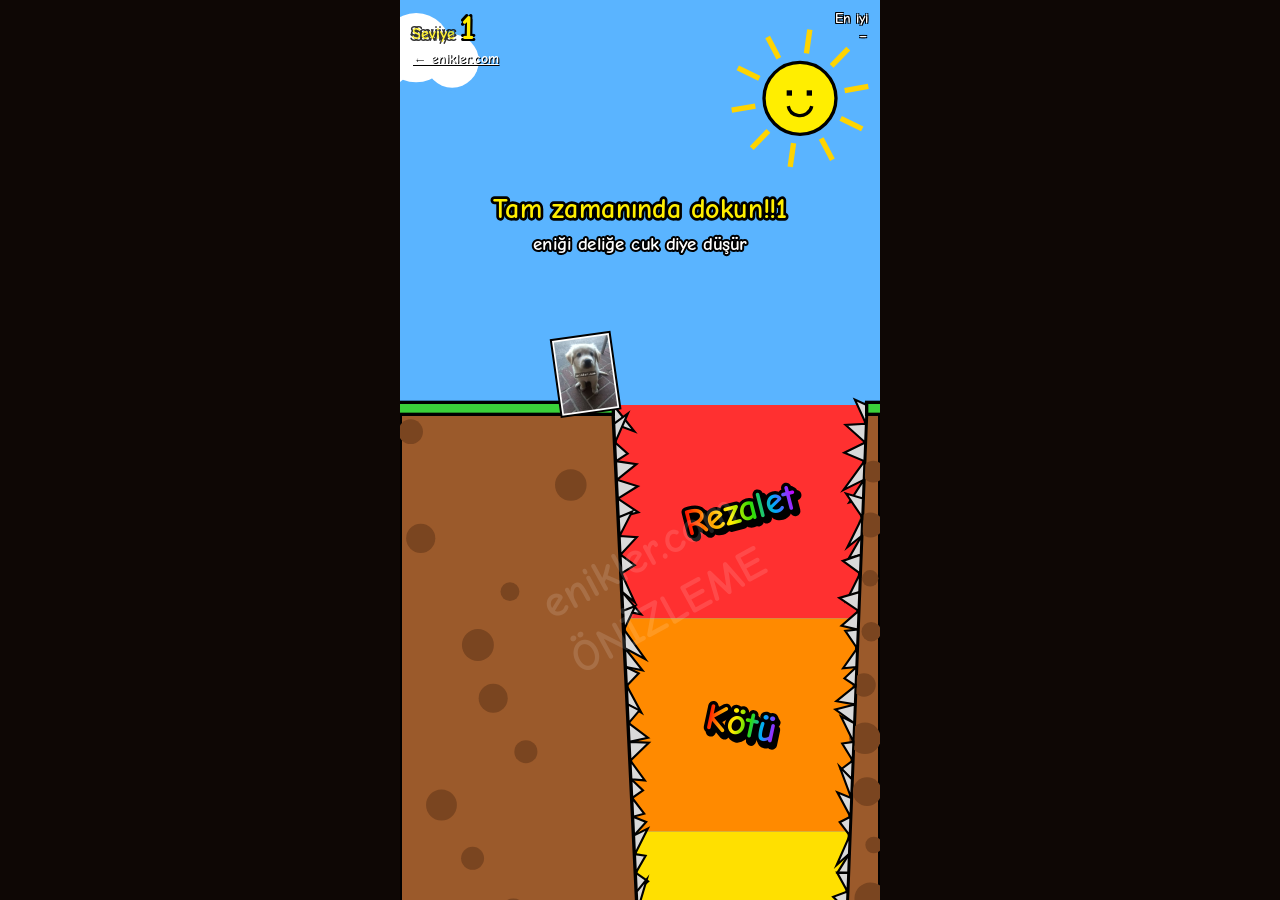
==== commit 58edc50f: "Enik Düşüşü: daha zor, uzun platform, seviye engelleri, GIF paylaşımı - Yürüme platformu 100 -> 160 " ====
--- a/oyun/enik-dusus/index.html
+++ b/oyun/enik-dusus/index.html
@@ -5,7 +5,7 @@
 <meta name="viewport" content="width=device-width, initial-scale=1, viewport-fit=cover, user-scalable=no">
 <meta name="theme-color" content="#5ab4ff">
 <title>Enik Düşüşü – Tam Zamanında Atla! | enikler.com</title>
-<meta name="description" content="Tam zamanında dokun, eniği dikenli deliğe cuk diye düşür! Rezalet'ten Tanrısal'a rütbeni kap, skorunu X'te paylaş.">
+<meta name="description" content="Tam zamanında dokun, eniği dikenli deliğe cuk diye düşür! Her seviyede yeni engel: sarhoş enik, rüzgar, kayan delik. Oyununu GIF olarak paylaş.">
 <link rel="canonical" href="https://enikler.com/oyun/enik-dusus/">
 <meta property="og:site_name" content="enikler.com">
 <meta property="og:type" content="website">
@@ -39,7 +39,7 @@
 
   #over { position:absolute; inset:0; display:flex; align-items:center; justify-content:center; padding:16px; background:rgba(14,7,5,.55); }
   #over.hidden { display:none; }
-  .card { width:100%; max-width:340px; background:#FFF8E7; color:var(--ink); border-radius:28px; padding:24px 20px 20px; text-align:center; box-shadow:0 20px 40px rgba(0,0,0,.4); animation:in .3s ease-out; transform:rotate(-2deg); border:3px solid #000; }
+  .card { width:100%; max-width:340px; background:#FFF8E7; color:var(--ink); border-radius:28px; padding:24px 20px 20px; text-align:center; box-shadow:0 20px 40px rgba(0,0,0,.4); animation:in .3s ease-out; transform:rotate(-2deg); border:3px solid #000; max-height:100%; overflow:auto; }
   @keyframes in { from { transform:translateY(30px) scale(.9); opacity:0; } }
   .card .rank { font-weight:900; font-size:2.3rem; line-height:1.1; margin:2px 0 4px; }
   .card .dep { font-weight:900; font-size:1.2rem; }
@@ -48,6 +48,9 @@
   .btn { display:block; width:100%; margin-top:12px; border:0; border-radius:16px; padding:14px; font:700 1.15rem 'Comic Sans MS','Comic Neue',cursive; cursor:pointer; text-decoration:none; }
   .btn.go { background:var(--accent); color:#fff; box-shadow:0 5px 0 var(--accent-d); }
   .btn.sh { background:#111; color:#fff; box-shadow:0 5px 0 #000; }
+  .btn.gif { background:#ff3cb4; color:#fff; box-shadow:0 5px 0 #b3157a; }
+  .btn:disabled { opacity:.7; }
+  #gifPrev { display:block; margin:12px auto 0; max-height:170px; border:3px solid #000; transform:rotate(1.5deg); }
   .btn:active { transform:translateY(3px); box-shadow:none; }
   .card a.site { display:block; margin-top:14px; font-weight:800; font-size:.85rem; color:#8a7a66; text-decoration:none; }
 </style>
@@ -68,6 +71,8 @@
       <div class="bst">En iyin: <span id="oBest">–</span></div>
       <div id="oRec" class="rec hidden">YENİ REKOR!</div>
       <button class="btn go" id="again" type="button">Tekrar Dene</button>
+      <img id="gifPrev" class="hidden" alt="Son denemenin GIF'i">
+      <button class="btn gif" id="gif" type="button">GIF Olarak Paylaş 🎞️</button>
       <button class="btn sh" id="share" type="button">Skorunu Paylaş 𝕏</button>
       <a class="site" href="/">Diğer enik testleri için enikler.com 🐾</a>
     </div>
@@ -85,12 +90,13 @@
 const D = 1600;         // kuyunun derinliği
 const SLAB = 18;        // kuyunun dibindeki kaya tavanın kalınlığı
 const ROAD = D + 170;   // eniğin düştüğü yolun yüksekliği
-const LEDGE = 100;      // platformun sağ ucu = sol duvarın üstü
-const TOP_R = 300;   // sağ duvarın üstü
+const LEDGE = 160;      // platformun sağ ucu = sol duvarın üstü (uzun yürüyüş yolu)
+const TOP_R = 350;      // sağ duvarın üstü
 const ER = 13;          // enik yarıçapı
 const SPIKE = 11;       // diken boyu
 const HIT = ER * 0.8 + SPIKE * 0.5; // merkezden duvara izin verilen en yakın mesafe
 const STEP = 1000 / 60; // sabit fizik adımı (her cihazda aynı zıplama)
+const JUMP_VX = 9, JUMP_VY = -6, DRAG = 0.94; // atlayış: ~150 birim yatay kayma
 const RANKS = [
   ['Rezalet',    '#ff3030', '#ff8a7a'],
   ['Kötü',       '#ff8a00', '#ff9e6b'],
@@ -106,11 +112,20 @@
 ];
 const BAND = D / (RANKS.length - 1); // ilk 10 rütbe kuyu boyunca, Tanrısal = dibe ulaşmak
 
+/* Seviye atladıkça eklenen engeller */
+const MODS = {
+  hiz:    'Turbo Enik ⚡',
+  sarhos: 'Sarhoş Enik 🥴',
+  ruzgar: 'Rüzgar Var 🌬️',
+  kayan:  'Kayan Delik 🕳️'
+};
+const MOD_PLAN = [[], ['hiz'], ['sarhos'], ['ruzgar'], ['kayan'], ['sarhos', 'ruzgar'], ['ruzgar', 'kayan'], ['sarhos', 'kayan'], ['hiz', 'kayan']];
+
 /* ---------- Durum ---------- */
-let scale = 1, viewH = 600, dpr = 1;
-let lvl, cfg, e, state, camY, shake, parts, deadAt = 0, deadRank = 0, best = null, winAt = 0;
-
-try { best = JSON.parse(localStorage.getItem('enikDususBest2')); } catch (_) {}
+let scale = 1, viewH = 600, dpr = 1, tick = 0;
+let lvl, cfg, e, state, camY, shake, parts, deadAt = 0, deadRank = 0, best = null, winAt = 0, rag = null;
+
+try { best = JSON.parse(localStorage.getItem('enikDususBest3')); } catch (_) {}
 const scoreOf = (l, r) => (l - 1) * RANKS.length + r;
 const fmt = b => b ? 'Sv ' + b.l + ' · ' + RANKS[b.r][0] : '–';
 $('bm').textContent = fmt(best);
@@ -124,14 +139,30 @@
 addEventListener('resize', resize);
 
 /* ---------- Seviye ---------- */
+function modsFor(l) {
+  if (l <= MOD_PLAN.length) return MOD_PLAN[l - 1];
+  const all = Object.keys(MODS).sort(() => Math.random() - .5);
+  return all.slice(0, l >= 14 ? 3 : 2);
+}
 function makeLevel(l) {
-  const bw = Math.max(40, 64 - 2.5 * (l - 1));                 // dipteki deliğin genişliği
-  const cx = l === 1 ? 156 : 140 + Math.random() * 32;       // deliğin ortası
-  const speed = Math.min(2.0, 1.1 + 0.09 * (l - 1));         // eniğin yürüme hızı
-  return { bw, cx, speed, lb: cx - bw / 2, rb: cx + bw / 2 };
+  const mods = modsFor(l), has = m => mods.includes(m);
+  const bw = Math.max(36, 50 - 1.2 * (l - 1));                          // dipteki deliğin genişliği
+  const speed = Math.min(2.6, 1.4 + 0.1 * (l - 1)) * (has('hiz') ? 1.4 : 1); // yürüme hızı
+  const wind = has('ruzgar') ? (Math.random() < .5 ? -1 : 1) * (0.16 + Math.random() * 0.08) : 0;
+  // deliği, rüzgarla birlikte hâlâ ulaşılabilir olacak bir yere koy
+  const lo = Math.max(240, 200 + wind * 140), hi = Math.min(280, 280 + wind * 140);
+  const cx = l === 1 ? 262 : lo + Math.random() * Math.max(0, hi - lo);
+  return { l, mods, bw, speed, wind, amp:has('kayan') ? 16 : 0, phase:Math.random() * 6.28,
+           sarhos:has('sarhos'), cx0:cx, cx, lb:cx - bw / 2, rb:cx + bw / 2 };
+}
+function moveHole() {
+  if (!cfg.amp) return;
+  cfg.cx = cfg.cx0 + cfg.amp * Math.sin(tick * 0.045 + cfg.phase);
+  cfg.lb = cfg.cx - cfg.bw / 2; cfg.rb = cfg.cx + cfg.bw / 2;
 }
 const lx = y => LEDGE + (cfg.lb - LEDGE) * Math.min(1, Math.max(0, y) / D);
 const rx = y => TOP_R + (cfg.rb - TOP_R) * Math.min(1, Math.max(0, y) / D);
+const walkSpeed = () => cfg.speed * (cfg.sarhos ? 0.35 + 1.3 * (0.5 + 0.5 * Math.sin(tick * 0.05)) : 1);
 
 function startLevel(l) {
   nextPhoto(); rag = null;
@@ -139,15 +170,19 @@
   e = { x:30, y:0, vx:0, vy:0, dir:1, walk:0, rot:0 };
   state = 'ready'; parts = [];
   $('lv').textContent = lvl;
+  recReset();
+  if (cfg.mods.length) pop(cfg.mods.map(m => MODS[m]).join(' + '), '#fff');
 }
 function newGame() {
   startLevel(1); camY = -viewH * 0.45; shake = 0;
   $('over').classList.add('hidden');
+  gifReset();
 }
 
 function jump() {
   if (state !== 'ready') return;
-  state = 'air'; e.vy = -6; e.vx = 8.8;
+  state = 'air'; e.vy = JUMP_VY; e.vx = JUMP_VX;
+  recStart();
 }
 
 function burst(x, y, n, colors) {
@@ -159,7 +194,7 @@
 
 function pop(text, color) {
   const p = $('pop'); p.textContent = text; p.style.color = color; p.classList.add('on');
-  clearTimeout(pop.t); pop.t = setTimeout(() => p.classList.remove('on'), 1100);
+  clearTimeout(pop.t); pop.t = setTimeout(() => p.classList.remove('on'), 1300);
 }
 
 function die() {
@@ -168,8 +203,9 @@
   try { navigator.vibrate && navigator.vibrate(70); } catch (_) {}
   burst(e.x, e.y, 10, ['#ff0000', '#ffee00', '#ffffff']);
   rag = { x:e.x, y:e.y - 8, vx:(e.x < (lx(e.y) + rx(e.y)) / 2 ? 1 : -1) * (2 + Math.random() * 2), vy:-9, spin:(Math.random() - .5) * .6, t:performance.now(), meme:MEMES[Math.floor(Math.random() * MEMES.length)] };
+  recEnd();
   const sc = scoreOf(lvl, deadRank), rec = !best || sc > scoreOf(best.l, best.r);
-  if (rec) { best = { l:lvl, r:deadRank }; try { localStorage.setItem('enikDususBest2', JSON.stringify(best)); } catch (_) {} $('bm').textContent = fmt(best); }
+  if (rec) { best = { l:lvl, r:deadRank }; try { localStorage.setItem('enikDususBest3', JSON.stringify(best)); } catch (_) {} $('bm').textContent = fmt(best); }
   if (typeof gtag === 'function') gtag('event', 'oyun_bitti', { oyun:'enik_dusus', seviye:lvl, rutbe:RANKS[deadRank][0] });
   setTimeout(() => {
     if (state !== 'dead') return;
@@ -191,25 +227,28 @@
   pop('Tanrısal! 🎉', RANKS[RANKS.length - 1][2]);
   burst(e.x, e.y, 30, ['#ffe14d', '#ff6ec4', '#5cc8ff', '#5cf08a']);
   try { navigator.vibrate && navigator.vibrate([30, 40, 30]); } catch (_) {}
+  recEnd();
   const r = RANKS.length - 1;
-  if (!best || scoreOf(lvl, r) > scoreOf(best.l, best.r)) { best = { l:lvl, r }; try { localStorage.setItem('enikDususBest2', JSON.stringify(best)); } catch (_) {} $('bm').textContent = fmt(best); }
+  if (!best || scoreOf(lvl, r) > scoreOf(best.l, best.r)) { best = { l:lvl, r }; try { localStorage.setItem('enikDususBest3', JSON.stringify(best)); } catch (_) {} $('bm').textContent = fmt(best); }
   if (typeof gtag === 'function') gtag('event', 'seviye_gecti', { oyun:'enik_dusus', seviye:lvl });
 }
 
 /* ---------- Fizik (sabit adım) ---------- */
 function step() {
+  tick++; moveHole();
   if (state === 'ready') {
-    e.x += cfg.speed * e.dir; e.walk += .25;
+    e.x += walkSpeed() * e.dir; e.walk += .25;
     if (e.x > LEDGE - 14) { e.x = LEDGE - 14; e.dir = -1; }
     if (e.x < 20) { e.x = 20; e.dir = 1; }
   } else if (state === 'air') {
     const py = e.y;
     e.vy = Math.min(12, e.vy + 0.4);
-    e.vx *= 0.92;
+    e.vx *= DRAG;
     e.x += e.vx; e.y += e.vy;
+    if (e.y > 0 && e.y < D + SLAB) e.x += cfg.wind;
     e.rot += (e.vx * 0.05 - e.rot) * 0.2;
     // erken dokunduysa tekrar platforma kondu
-    if (py <= 0 && e.y > 0 && e.x < LEDGE) { e.y = 0; e.vy = 0; e.vx = 0; e.rot = 0; e.dir = 1; state = 'ready'; return; }
+    if (py <= 0 && e.y > 0 && e.x < LEDGE) { e.y = 0; e.vy = 0; e.vx = 0; e.rot = 0; e.dir = 1; state = 'ready'; recReset(); return; }
     if (e.y > 0 && e.y < D + SLAB && (e.x - HIT < lx(e.y) || e.x + HIT > rx(e.y))) { die(); return; }
     if (e.y >= ROAD) { win(); return; }
   } else if (state === 'win') {
@@ -221,6 +260,53 @@
   const target = state === 'ready' ? -viewH * 0.45 : Math.min(e.y - viewH * 0.4, ROAD + 130 - viewH);
   camY += (target - camY) * (state === 'ready' ? 0.08 : 0.15);
 }
+
+/* ---------- GIF kaydı: son denemeyi küçük karelerle sakla ---------- */
+const GW = 240, GIF_MS = 100, PRE = 8, MAX_FRAMES = 70, TAIL = 13;
+const gcv = document.createElement('canvas'), gctx = gcv.getContext('2d', { willReadFrequently:true });
+let rec = { mode:'pre', pre:[], frames:[], tail:0 }, lastGrab = 0, lastRun = null, gifBlob = null;
+function recReset() { if (rec.mode !== 'tail') { rec.mode = 'pre'; rec.pre = []; } }
+function recStart() { rec.frames = rec.pre.slice(); rec.mode = 'run'; }
+function recEnd() { rec.mode = 'tail'; rec.tail = TAIL; rec.runLvl = lvl; }
+function grab() {
+  const gh = Math.round(GW * cv.height / cv.width);
+  if (gcv.width !== GW || gcv.height !== gh) { gcv.width = GW; gcv.height = gh; }
+  gctx.drawImage(cv, 0, 0, GW, gh);
+  gctx.fillStyle = '#000'; gctx.fillRect(0, 0, GW, 18);
+  gctx.fillStyle = '#ffee00'; gctx.font = 'bold 12px ' + FONT; gctx.textAlign = 'center'; gctx.textBaseline = 'middle';
+  gctx.fillText('enikler.com · Enik Düşüşü · Seviye ' + lvl, GW / 2, 9);
+  return gctx.getImageData(0, 0, GW, gh);
+}
+function recordFrame(now) {
+  if (now - lastGrab < GIF_MS) return;
+  lastGrab = now;
+  if (rec.mode === 'pre') { rec.pre.push(grab()); if (rec.pre.length > PRE) rec.pre.shift(); }
+  else if (rec.mode === 'run') { if (rec.frames.length < MAX_FRAMES) rec.frames.push(grab()); }
+  else if (rec.mode === 'tail') {
+    rec.frames.push(grab());
+    if (--rec.tail <= 0) { lastRun = { frames:rec.frames, lvl:rec.runLvl }; gifBlob = null; rec.mode = state === 'dead' ? 'idle' : 'pre'; rec.pre = []; }
+  }
+}
+async function makeGif() {
+  const run = (rec.mode === 'tail' || rec.mode === 'idle') && rec.frames.length ? { frames:rec.frames } : lastRun;
+  if (!run || !run.frames.length) return null;
+  const { GIFEncoder, quantize, applyPalette } = await import('./gifenc.js');
+  const last = run.frames[run.frames.length - 1], w = last.width, h = last.height;
+  const frames = run.frames.filter(f => f.width === w && f.height === h);
+  const every = Math.max(1, Math.floor(frames.length / 6)), sample = [];
+  for (let i = 0; i < frames.length; i += every) sample.push(frames[i].data);
+  const buf = new Uint8ClampedArray(sample.reduce((n, d) => n + d.length, 0));
+  sample.reduce((o, d) => (buf.set(d, o), o + d.length), 0);
+  const palette = quantize(buf, 128);
+  const gif = GIFEncoder();
+  for (let i = 0; i < frames.length; i++) {
+    gif.writeFrame(applyPalette(frames[i].data, palette), w, h, { palette, delay:i === frames.length - 1 ? 1200 : GIF_MS });
+    if (i % 6 === 5) await new Promise(r => setTimeout(r));       // arayüz donmasın
+  }
+  gif.finish();
+  return new Blob([gif.bytes()], { type:'image/gif' });
+}
+function gifReset() { const b = $('gif'); b.disabled = false; b.textContent = 'GIF Olarak Paylaş 🎞️'; $('gifPrev').classList.add('hidden'); gifBlob = null; }
 
 /* ---------- Enik fotoğrafları (arka planı silinmemiş, aynen öyle) ---------- */
 const FONT = "'Comic Sans MS','Comic Neue','Chalkboard SE',cursive";
@@ -287,6 +373,16 @@
   // dip: delikten sokağa düşüş
   drawStreet(now);
 
+  // rüzgar çizgileri
+  if (cfg.wind) {
+    ctx.strokeStyle = 'rgba(255,255,255,.85)'; ctx.lineWidth = 3; ctx.lineCap = 'round';
+    for (let k = 0; k < 26; k++) {
+      const y = (k * 61) % D + 30; if (y < top - 10 || y > bot + 10) continue;
+      const span = rx(y) - lx(y), off = ((tick * cfg.wind * 14 + k * 37) % span + span) % span, x = lx(y) + off;
+      const d = Math.sign(cfg.wind);
+      ctx.beginPath(); ctx.moveTo(x - 14 * d, y); ctx.lineTo(x + 14 * d, y); ctx.lineTo(x + 8 * d, y - 5); ctx.stroke();
+    }
+  }
   // duvarlar: düz kahverengi + kalın siyah kontur
   ctx.fillStyle = '#9b5a2b'; ctx.strokeStyle = '#000'; ctx.lineWidth = 3;
   ctx.beginPath(); ctx.moveTo(0, 6); ctx.lineTo(LEDGE, 6); ctx.lineTo(cfg.lb, D); ctx.lineTo(cfg.lb, D + SLAB); ctx.lineTo(0, D + SLAB); ctx.closePath(); ctx.fill(); ctx.stroke();
@@ -334,9 +430,10 @@
     ctx.textAlign = 'center'; ctx.textBaseline = 'middle';
     ctx.font = 'bold 21px ' + FONT; ctx.lineWidth = 4; ctx.strokeStyle = '#000'; ctx.fillStyle = '#ffee00';
     const t1 = lvl === 1 ? 'Tam zamanında dokun!!1' : 'Seviye ' + lvl + ' !!';
+    const modTxt = cfg.mods.map(m => MODS[m]).join(' + ');
     ctx.strokeText(t1, W / 2, -150 + bob); ctx.fillText(t1, W / 2, -150 + bob);
     ctx.font = 'bold 14px ' + FONT; ctx.fillStyle = '#fff'; ctx.lineWidth = 3;
-    const t2 = lvl === 1 ? 'eniği deliğe cuk diye düşür' : 'delik daraldı enik hızlandı';
+    const t2 = lvl === 1 ? 'eniği deliğe cuk diye düşür' : (modTxt || 'delik daraldı');
     ctx.strokeText(t2, W / 2, -124 + bob); ctx.fillText(t2, W / 2, -124 + bob);
   }
 
@@ -403,7 +500,8 @@
 function drawEnik(x, y, dir, rot, now) {
   if (state === 'ready') {
     const stepPose = Math.floor(e.walk / 1.6) % 2;       // 2 kareli "animasyon"
-    photoBox(x, y - 10 - stepPose * 4, stepPose ? .14 : -.14, dir);
+    const drunk = cfg.sarhos ? Math.sin(tick * 0.09) * .35 : 0;
+    photoBox(x, y - 10 - stepPose * 4, (stepPose ? .14 : -.14) + drunk, dir);
   } else if (state === 'air') {
     photoBox(x, y - 8, rot + Math.max(0, e.y) * 0.004, 1);  // düşerken yavaşça döner
   } else {
@@ -413,7 +511,6 @@
 }
 
 // ölünce fotoğraf fırlayıp dönerek uçar
-let rag = null;
 function drawRagdoll(now) {
   if (!rag) return;
   const t = (now - rag.t) / 16.667;
@@ -436,9 +533,30 @@
 });
 
 $('again').onclick = newGame;
+const shareText = () => `Enik Düşüşü'nde Seviye ${lvl}'de "${RANKS[deadRank][0]}" oldum 🐾 Eniği cuk diye düşürebilir misin?`;
+$('gif').onclick = async () => {
+  const b = $('gif'); if (b.disabled) return;
+  b.disabled = true; b.textContent = 'GIF hazırlanıyor… ⏳';
+  try {
+    if (!gifBlob) gifBlob = await makeGif();
+    if (!gifBlob) { b.textContent = 'Kayıt bulunamadı 😿'; return; }
+    const url = URL.createObjectURL(gifBlob);
+    $('gifPrev').src = url; $('gifPrev').classList.remove('hidden');
+    if (typeof gtag === 'function') gtag('event', 'gif_paylas', { oyun:'enik_dusus', seviye:lvl });
+    const file = new File([gifBlob], 'enik-dusus-seviye-' + lvl + '.gif', { type:'image/gif' });
+    if (navigator.canShare && navigator.canShare({ files:[file] })) {
+      try { await navigator.share({ files:[file], text:shareText() + ' ' + GAME_URL }); } catch (_) {}
+      b.textContent = 'Tekrar Paylaş 🎞️';
+    } else {
+      const a = document.createElement('a'); a.href = url; a.download = file.name; document.body.appendChild(a); a.click(); a.remove();
+      b.textContent = 'GIF indirildi ✔ X\'e yükle';
+    }
+  } catch (err) {
+    b.textContent = 'Olmadı 😿 Tekrar dene';
+  } finally { b.disabled = false; }
+};
 $('share').onclick = async () => {
-  const rk = RANKS[deadRank][0];
-  const text = `Enik Düşüşü'nde Seviye ${lvl}'de "${rk}" oldum 🐾 Eniği cuk diye düşürebilir misin?`;
+  const text = shareText();
   if (typeof gtag === 'function') gtag('event', 'skor_paylas', { oyun:'enik_dusus', seviye:lvl });
   if (navigator.share) { try { await navigator.share({ text, url:GAME_URL }); } catch (_) {} return; }
   window.open('https://x.com/intent/post?text=' + encodeURIComponent(text) + '&url=' + encodeURIComponent(GAME_URL), '_blank', 'noopener');
@@ -449,7 +567,7 @@
 function loop(now) {
   acc = Math.min(acc + (now - last), 200); last = now;
   while (acc >= STEP) { step(); acc -= STEP; }
-  draw(now);
+  draw(now); recordFrame(now);
   requestAnimationFrame(loop);
 }
 resize(); newGame(); requestAnimationFrame(loop);
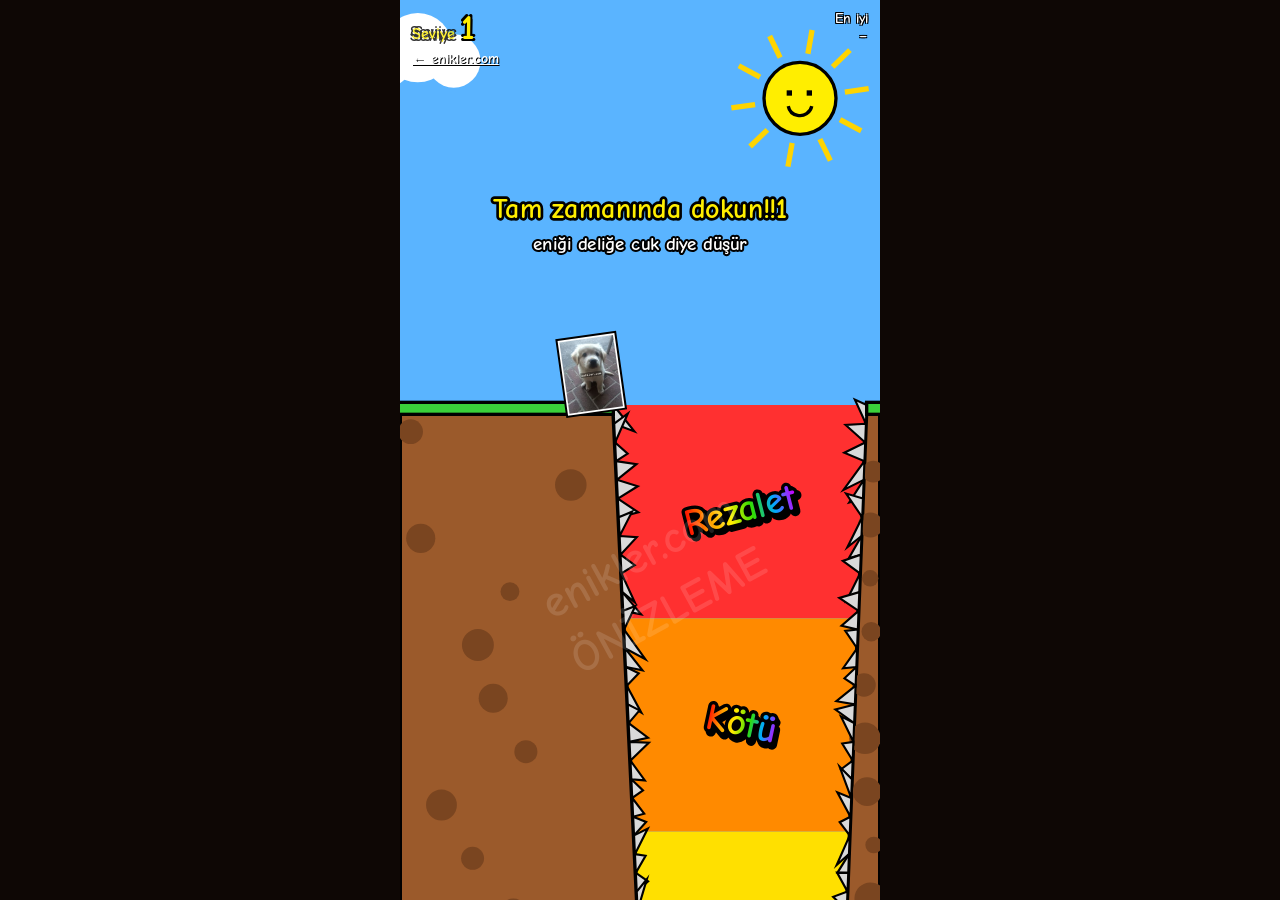
==== commit 3d58c28a: "Update index.html sokak adı değişiöi" ====
--- a/oyun/enik-dusus/index.html
+++ b/oyun/enik-dusus/index.html
@@ -465,7 +465,7 @@
   ctx.save(); ctx.translate(px + 2, yr - 100); ctx.rotate(-.08);
   ctx.fillStyle = '#1d4fd8'; ctx.fillRect(-4, -16, 92, 26); ctx.strokeStyle = '#fff'; ctx.lineWidth = 2; ctx.strokeRect(-1, -13, 86, 20);
   ctx.fillStyle = '#fff'; ctx.font = 'bold 13px ' + FONT; ctx.textAlign = 'left'; ctx.textBaseline = 'middle';
-  ctx.fillText('Tanrısal Cd.', 4, -3); ctx.restore();
+  ctx.fillText('Kömbe Cd.', 4, -3); ctx.restore();
   // asfalt yol
   ctx.fillStyle = '#4a4a4a'; ctx.strokeStyle = '#000'; ctx.lineWidth = 2.5;
   ctx.fillRect(-3, yr, W + 6, 84); ctx.strokeRect(-3, yr, W + 6, 84);
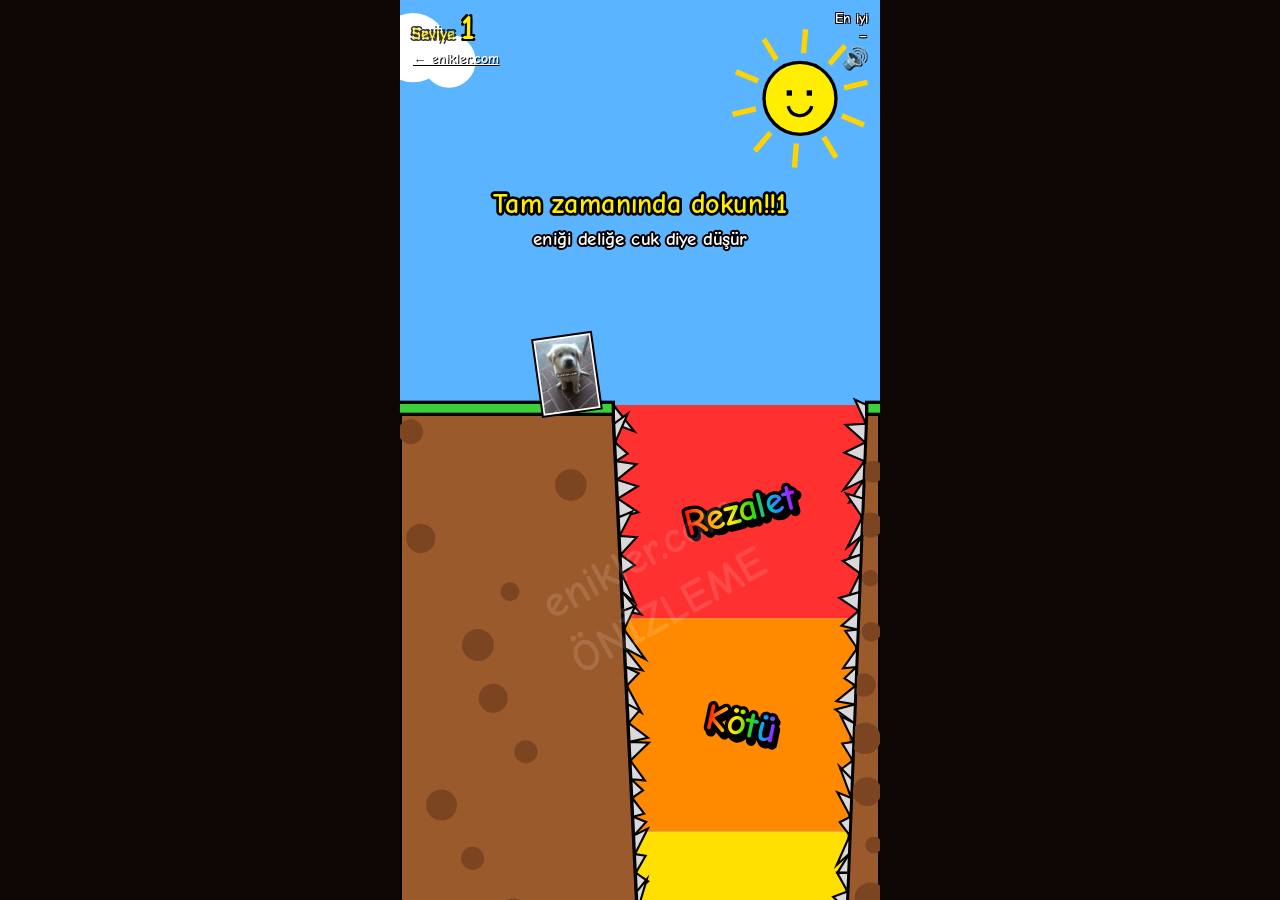
==== commit 029651f0: "paylaşma özelliği ve oyun mekanikler değişti" ====
--- a/oyun/enik-dusus/index.html
+++ b/oyun/enik-dusus/index.html
@@ -31,6 +31,7 @@
   #hud .m { font-weight:700; font-size:2.2rem; line-height:1; color:#ffee00; text-shadow:2px 2px 0 #000,-2px -2px 0 #000,2px -2px 0 #000,-2px 2px 0 #000; }
   #hud .m small { font-size:1rem; opacity:.8; }
   #hud .best { font-weight:700; font-size:.9rem; text-align:right; text-shadow:1px 1px 0 #000,-1px -1px 0 #000,1px -1px 0 #000,-1px 1px 0 #000; }
+  #snd { pointer-events:auto; background:none; border:0; font-size:1.3rem; line-height:1; padding:0; margin-top:4px; cursor:pointer; filter:drop-shadow(1px 1px 0 #000); }
   #home { pointer-events:auto; display:inline-block; margin-top:6px; color:#fff; font-weight:700; font-size:.85rem; text-decoration:underline; text-shadow:1px 1px 0 #000; }
 
   #pop { position:absolute; left:0; right:0; top:28%; text-align:center; font:2.8rem Impact,'Arial Black',sans-serif; -webkit-text-stroke:2px #000; transform:rotate(-6deg); pointer-events:none;
@@ -60,7 +61,7 @@
   <canvas id="c" aria-label="Enik Düşüşü oyunu"></canvas>
   <div id="hud">
     <div><div class="m"><small>Seviye </small><span id="lv">1</span></div><a id="home" href="/">← enikler.com</a></div>
-    <div class="best">En iyi<br><span id="bm">–</span></div>
+    <div class="best">En iyi<br><span id="bm">–</span><br><button id="snd" type="button" aria-label="Ses aç/kapat">🔊</button></div>
   </div>
   <div id="pop"></div>
   <div id="over" class="hidden">
@@ -110,6 +111,7 @@
   ['Efsane',     '#ff3cb4', '#ff6ec4'],
   ['Tanrısal',   '#ffd700', '#ffe14d']
 ];
+const ROCK_P = D + 240;  // kaya yağmurunun döngü uzunluğu
 const BAND = D / (RANKS.length - 1); // ilk 10 rütbe kuyu boyunca, Tanrısal = dibe ulaşmak
 
 /* Seviye atladıkça eklenen engeller */
@@ -117,13 +119,18 @@
   hiz:    'Turbo Enik ⚡',
   sarhos: 'Sarhoş Enik 🥴',
   ruzgar: 'Rüzgar Var 🌬️',
-  kayan:  'Kayan Delik 🕳️'
+  kayan:  'Kayan Delik 🕳️',
+  bora:   'Çılgın Rüzgar 🌪️',
+  nefes:  'Nefes Alan Delik 🫁',
+  kaya:   'Kaya Yağmuru ☄️'
 };
-const MOD_PLAN = [[], ['hiz'], ['sarhos'], ['ruzgar'], ['kayan'], ['sarhos', 'ruzgar'], ['ruzgar', 'kayan'], ['sarhos', 'kayan'], ['hiz', 'kayan']];
+const MOD_PLAN = [[], ['hiz'], ['sarhos'], ['ruzgar'], ['kayan'], ['sarhos', 'ruzgar'], ['ruzgar', 'kayan'], ['sarhos', 'kayan'], ['hiz', 'kayan'],
+                  ['bora'], ['nefes'], ['kaya'], ['kaya', 'ruzgar'], ['nefes', 'bora'], ['kaya', 'kayan'], ['kaya', 'sarhos'], ['nefes', 'kaya']];
 
 /* ---------- Durum ---------- */
 let scale = 1, viewH = 600, dpr = 1, tick = 0;
 let lvl, cfg, e, state, camY, shake, parts, deadAt = 0, deadRank = 0, best = null, winAt = 0, rag = null;
+let trail = [], minClear = 1e9;   // düşerken arkada kalan hayaletler / duvara en yakın geçiş
 
 try { best = JSON.parse(localStorage.getItem('enikDususBest3')); } catch (_) {}
 const scoreOf = (l, r) => (l - 1) * RANKS.length + r;
@@ -142,23 +149,32 @@
 function modsFor(l) {
   if (l <= MOD_PLAN.length) return MOD_PLAN[l - 1];
   const all = Object.keys(MODS).sort(() => Math.random() - .5);
-  return all.slice(0, l >= 14 ? 3 : 2);
+  return all.slice(0, 2);
 }
 function makeLevel(l) {
   const mods = modsFor(l), has = m => mods.includes(m);
-  const bw = Math.max(36, 50 - 1.2 * (l - 1));                          // dipteki deliğin genişliği
+  const bw = Math.max(44, 50 - 0.5 * (l - 1));                          // dipteki deliğin genişliği
   const speed = Math.min(2.6, 1.4 + 0.1 * (l - 1)) * (has('hiz') ? 1.4 : 1); // yürüme hızı
   const wind = has('ruzgar') ? (Math.random() < .5 ? -1 : 1) * (0.16 + Math.random() * 0.08) : 0;
   // deliği, rüzgarla birlikte hâlâ ulaşılabilir olacak bir yere koy
   const lo = Math.max(240, 200 + wind * 140), hi = Math.min(280, 280 + wind * 140);
   const cx = l === 1 ? 262 : lo + Math.random() * Math.max(0, hi - lo);
+  const rocks = has('kaya') ? [0, 1, 2].map(i => ({ f:.2 + Math.random() * .6, off:i * ROCK_P / 3 + Math.random() * 120, sp:2.4 + Math.random() * .8, r:12 })) : [];
   return { l, mods, bw, speed, wind, amp:has('kayan') ? 16 : 0, phase:Math.random() * 6.28,
+           bora:has('bora'), pulse:has('nefes') ? 16 : 0, bwNow:bw, rocks, windPos:0,
            sarhos:has('sarhos'), cx0:cx, cx, lb:cx - bw / 2, rb:cx + bw / 2 };
 }
 function moveHole() {
-  if (!cfg.amp) return;
-  cfg.cx = cfg.cx0 + cfg.amp * Math.sin(tick * 0.045 + cfg.phase);
-  cfg.lb = cfg.cx - cfg.bw / 2; cfg.rb = cfg.cx + cfg.bw / 2;
+  if (!cfg.amp && !cfg.pulse) return;
+  if (cfg.amp) cfg.cx = cfg.cx0 + cfg.amp * Math.sin(tick * 0.045 + cfg.phase);
+  // nefes alan delik: genişlik bw ile bw+16 arasında gidip gelir, hiçbir an bw'den dar olmaz
+  if (cfg.pulse) cfg.bwNow = cfg.bw + cfg.pulse * (0.5 + 0.5 * Math.sin(tick * 0.05 + cfg.phase * 2));
+  cfg.lb = cfg.cx - cfg.bwNow / 2; cfg.rb = cfg.cx + cfg.bwNow / 2;
+}
+const windNow = () => cfg.bora ? 0.22 * Math.sin(tick * 0.055 + cfg.phase) : cfg.wind;   // çılgın rüzgar yön değiştirir
+function rockPos(k) {                                                                      // kaya: kuyunun içinde sabit hızla düşer
+  const y = ((tick * k.sp + k.off) % ROCK_P) - 100;
+  return { x:lx(y) + k.f * (rx(y) - lx(y)), y };
 }
 const lx = y => LEDGE + (cfg.lb - LEDGE) * Math.min(1, Math.max(0, y) / D);
 const rx = y => TOP_R + (cfg.rb - TOP_R) * Math.min(1, Math.max(0, y) / D);
@@ -167,14 +183,14 @@
 function startLevel(l) {
   nextPhoto(); rag = null;
   lvl = l; cfg = makeLevel(l);
-  e = { x:30, y:0, vx:0, vy:0, dir:1, walk:0, rot:0 };
-  state = 'ready'; parts = [];
+  e = { x:30, y:0, vx:0, vy:0, dir:1, walk:0, rot:0, sq:0 };
+  state = 'ready'; parts = []; trail = [];
   $('lv').textContent = lvl;
   recReset();
   if (cfg.mods.length) pop(cfg.mods.map(m => MODS[m]).join(' + '), '#fff');
 }
 function newGame() {
-  startLevel(1); camY = -viewH * 0.45; shake = 0;
+  startLevel(parseInt(new URLSearchParams(location.search).get('sv')) || 1); camY = -viewH * 0.45; shake = 0;
   $('over').classList.add('hidden');
   gifReset();
 }
@@ -182,6 +198,9 @@
 function jump() {
   if (state !== 'ready') return;
   state = 'air'; e.vy = JUMP_VY; e.vx = JUMP_VX;
+  e.sq = 8; trail = []; minClear = 1e9; shake = Math.max(shake, 5);   // fırlama hissi: uzama, sarsıntı, toz
+  burst(e.x, 2, 8, ['#ffffff', '#e8d9a8']);
+  sfx.jump();
   recStart();
 }
 
@@ -202,6 +221,7 @@
   deadRank = Math.max(0, Math.min(RANKS.length - 2, Math.floor(e.y / BAND)));
   try { navigator.vibrate && navigator.vibrate(70); } catch (_) {}
   burst(e.x, e.y, 10, ['#ff0000', '#ffee00', '#ffffff']);
+  sfx.die();
   rag = { x:e.x, y:e.y - 8, vx:(e.x < (lx(e.y) + rx(e.y)) / 2 ? 1 : -1) * (2 + Math.random() * 2), vy:-9, spin:(Math.random() - .5) * .6, t:performance.now(), meme:MEMES[Math.floor(Math.random() * MEMES.length)] };
   recEnd();
   const sc = scoreOf(lvl, deadRank), rec = !best || sc > scoreOf(best.l, best.r);
@@ -215,6 +235,7 @@
     $('oRec').classList.toggle('hidden', !rec);
     $('over').classList.remove('hidden');
   }, 750);
+  prepGif();
 }
 const shade = hex => {
   const n = parseInt(hex.slice(1), 16), f = .62;
@@ -224,8 +245,11 @@
 function win() {
   state = 'win'; winAt = performance.now();
   e.y = ROAD; e.vy = 0; e.vx = 0; e.rot = 0;
-  pop('Tanrısal! 🎉', RANKS[RANKS.length - 1][2]);
-  burst(e.x, e.y, 30, ['#ffe14d', '#ff6ec4', '#5cc8ff', '#5cf08a']);
+  const near = minClear < 3;                                  // duvara kıl payı değmeden geçti mi?
+  pop(near ? 'KIL PAYI! 😱' : 'Tanrısal! 🎉', RANKS[RANKS.length - 1][2]);
+  burst(e.x, e.y, near ? 45 : 30, ['#ffe14d', '#ff6ec4', '#5cc8ff', '#5cf08a']);
+  if (near) shake = 10;
+  sfx.win(near);
   try { navigator.vibrate && navigator.vibrate([30, 40, 30]); } catch (_) {}
   recEnd();
   const r = RANKS.length - 1;
@@ -236,20 +260,25 @@
 /* ---------- Fizik (sabit adım) ---------- */
 function step() {
   tick++; moveHole();
+  const wnd = windNow(); cfg.windPos += wnd;
   if (state === 'ready') {
     e.x += walkSpeed() * e.dir; e.walk += .25;
     if (e.x > LEDGE - 14) { e.x = LEDGE - 14; e.dir = -1; }
     if (e.x < 20) { e.x = 20; e.dir = 1; }
   } else if (state === 'air') {
     const py = e.y;
+    if (e.sq > 0) e.sq--;
+    if (tick % 2 === 0) { trail.push({ x:e.x, y:e.y - 8, rot:e.rot }); if (trail.length > 7) trail.shift(); }
     e.vy = Math.min(12, e.vy + 0.4);
     e.vx *= DRAG;
     e.x += e.vx; e.y += e.vy;
-    if (e.y > 0 && e.y < D + SLAB) e.x += cfg.wind;
+    if (e.y > 0 && e.y < D + SLAB) e.x += wnd;
     e.rot += (e.vx * 0.05 - e.rot) * 0.2;
     // erken dokunduysa tekrar platforma kondu
     if (py <= 0 && e.y > 0 && e.x < LEDGE) { e.y = 0; e.vy = 0; e.vx = 0; e.rot = 0; e.dir = 1; state = 'ready'; recReset(); return; }
     if (e.y > 0 && e.y < D + SLAB && (e.x - HIT < lx(e.y) || e.x + HIT > rx(e.y))) { die(); return; }
+    if (e.y > D * 0.5 && e.y < D + SLAB) minClear = Math.min(minClear, e.x - HIT - lx(e.y), rx(e.y) - e.x - HIT);
+    for (const k of cfg.rocks) { const p = rockPos(k); if (Math.hypot(e.x - p.x, e.y - 8 - p.y) < ER * .8 + k.r) { die(); return; } }
     if (e.y >= ROAD) { win(); return; }
   } else if (state === 'win') {
     if (performance.now() - winAt > 1400) startLevel(lvl + 1);
@@ -306,7 +335,23 @@
   gif.finish();
   return new Blob([gif.bytes()], { type:'image/gif' });
 }
-function gifReset() { const b = $('gif'); b.disabled = false; b.textContent = 'GIF Olarak Paylaş 🎞️'; $('gifPrev').classList.add('hidden'); gifBlob = null; }
+// ölünce GIF'i arka planda hazırla; paylaşırken beklemek gerekmesin
+let prepId = 0, shareUrl = null;
+async function prepGif() {
+  const id = ++prepId; shareUrl = null;
+  await new Promise(r => setTimeout(r, 1500));          // kuyruk kareleri bitsin
+  if (id !== prepId || gifBlob) return;
+  try { const b = await makeGif(); if (id === prepId && b) gifBlob = b; } catch (_) {}
+}
+// GIF'i sunucuya yükle, önizlemesi GIF olan paylaşım bağlantısını al
+async function uploadGif(blob) {
+  const fd = new FormData();
+  fd.append('gif', blob, 'enik.gif'); fd.append('lv', lvl); fd.append('rk', RANKS[deadRank][0]);
+  const r = await fetch('paylas.php', { method:'POST', body:fd });
+  if (!r.ok) throw new Error('upload ' + r.status);
+  return (await r.json()).url;
+}
+function gifReset() { prepId++; shareUrl = null; const b = $('gif'); b.disabled = false; b.textContent = 'GIF Olarak Paylaş 🎞️'; $('gifPrev').classList.add('hidden'); gifBlob = null; }
 
 /* ---------- Enik fotoğrafları (arka planı silinmemiş, aynen öyle) ---------- */
 const FONT = "'Comic Sans MS','Comic Neue','Chalkboard SE',cursive";
@@ -374,12 +419,12 @@
   drawStreet(now);
 
   // rüzgar çizgileri
-  if (cfg.wind) {
+  if (cfg.wind || cfg.bora) {
     ctx.strokeStyle = 'rgba(255,255,255,.85)'; ctx.lineWidth = 3; ctx.lineCap = 'round';
     for (let k = 0; k < 26; k++) {
       const y = (k * 61) % D + 30; if (y < top - 10 || y > bot + 10) continue;
-      const span = rx(y) - lx(y), off = ((tick * cfg.wind * 14 + k * 37) % span + span) % span, x = lx(y) + off;
-      const d = Math.sign(cfg.wind);
+      const span = rx(y) - lx(y), off = ((cfg.windPos * 14 + k * 37) % span + span) % span, x = lx(y) + off;
+      const d = Math.sign(windNow()) || 1;
       ctx.beginPath(); ctx.moveTo(x - 14 * d, y); ctx.lineTo(x + 14 * d, y); ctx.lineTo(x + 8 * d, y - 5); ctx.stroke();
     }
   }
@@ -411,11 +456,27 @@
     }
   }
 
+  // kaya yağmuru: kızgın suratlı kayalar
+  for (const k of cfg.rocks) {
+    const p = rockPos(k); if (p.y < top - 20 || p.y > bot + 20) continue;
+    ctx.save(); ctx.translate(p.x, p.y); ctx.rotate(p.y * .03);
+    ctx.fillStyle = '#777'; ctx.strokeStyle = '#000'; ctx.lineWidth = 2.5;
+    ctx.beginPath(); ctx.arc(0, 0, k.r + 3, 0, 7); ctx.fill(); ctx.stroke(); ctx.restore();
+    ctx.fillStyle = '#fff'; ctx.fillRect(p.x - 7, p.y - 5, 6, 6); ctx.fillRect(p.x + 1, p.y - 5, 6, 6);
+    ctx.fillStyle = '#000'; ctx.fillRect(p.x - 5, p.y - 3, 2, 3); ctx.fillRect(p.x + 3, p.y - 3, 2, 3);
+    ctx.lineWidth = 2; ctx.beginPath(); ctx.moveTo(p.x - 9, p.y - 9); ctx.lineTo(p.x - 1, p.y - 5); ctx.moveTo(p.x + 9, p.y - 9); ctx.lineTo(p.x + 1, p.y - 5); ctx.stroke();
+  }
+
   // platform: yeşil Paint çimeni
   ctx.fillStyle = '#3ad13a'; ctx.strokeStyle = '#000'; ctx.lineWidth = 2.5;
   ctx.fillRect(0, -2, LEDGE, 9); ctx.strokeRect(-3, -2, LEDGE + 3, 9);
   ctx.fillRect(TOP_R, -2, W - TOP_R, 9); ctx.strokeRect(TOP_R, -2, W - TOP_R + 3, 9);
 
+  // düşerken arkada solan hayaletler
+  if (state === 'air') {
+    trail.forEach((t, i) => { ctx.globalAlpha = (i + 1) / trail.length * .28; photoBox(t.x, t.y, t.rot + Math.max(0, t.y) * .004, 1); });
+    ctx.globalAlpha = 1;
+  }
   // enik fotoğrafı
   if (state === 'dead') drawRagdoll(now);
   else drawEnik(e.x, e.y - (state === 'ready' ? ER : 0), state === 'ready' ? e.dir : 1, e.rot, now);
@@ -437,8 +498,16 @@
     ctx.strokeText(t2, W / 2, -124 + bob); ctx.fillText(t2, W / 2, -124 + bob);
   }
 
+  // hız çizgileri: hızlı düşerken ekranın kenarlarında
+  ctx.setTransform(1, 0, 0, 1, 0, 0);
+  if (state === 'air' && e.vy > 7) {
+    ctx.strokeStyle = 'rgba(255,255,255,.4)'; ctx.lineWidth = 2 * scale; ctx.lineCap = 'round';
+    for (let k = 0; k < 12; k++) {
+      const x = (k % 2 ? .02 + Math.random() * .12 : .86 + Math.random() * .12) * cv.width, y = Math.random() * cv.height, l = (40 + Math.random() * 50) * scale;
+      ctx.beginPath(); ctx.moveTo(x, y); ctx.lineTo(x, y - l); ctx.stroke();
+    }
+  }
   // stok fotoğraf filigranı
-  ctx.setTransform(1, 0, 0, 1, 0, 0);
   ctx.save(); ctx.translate(cv.width / 2, cv.height * .62); ctx.rotate(-.5);
   ctx.font = 'bold ' + Math.round(34 * scale) + 'px ' + FONT; ctx.textAlign = 'center';
   ctx.fillStyle = 'rgba(255,255,255,.13)'; ctx.fillText('enikler.com', 0, 0); ctx.fillText('ÖNİZLEME', 0, 46 * scale);
@@ -487,9 +556,9 @@
 }
 
 // fotoğrafı kare kare, arka planıyla, kaskatı çiz
-function photoBox(x, y, rot, flip) {
+function photoBox(x, y, rot, flip, k = 1) {   // k > 1: dikey uzar (fırlarken/düşerken), k < 1: yassılır
   const h = 54, w = photoOk ? Math.min(54, h * photo.width / photo.height) : 40;
-  ctx.save(); ctx.translate(x, y); ctx.rotate(rot); ctx.scale(flip, 1);
+  ctx.save(); ctx.translate(x, y); ctx.rotate(rot); ctx.scale(flip, 1); ctx.scale(1 / k, k);
   ctx.fillStyle = '#fff'; ctx.fillRect(-w / 2 - 2, -h / 2 - 2, w + 4, h + 4); // yamuk beyaz çerçeve
   if (photoOk) ctx.drawImage(photo, -w / 2, -h / 2, w, h);
   else { ctx.fillStyle = '#ccc'; ctx.fillRect(-w / 2, -h / 2, w, h); ctx.fillStyle = '#000'; ctx.font = 'bold 9px ' + FONT; ctx.textAlign = 'center'; ctx.fillText('yükleniyo', 0, 3); }
@@ -503,7 +572,8 @@
     const drunk = cfg.sarhos ? Math.sin(tick * 0.09) * .35 : 0;
     photoBox(x, y - 10 - stepPose * 4, (stepPose ? .14 : -.14) + drunk, dir);
   } else if (state === 'air') {
-    photoBox(x, y - 8, rot + Math.max(0, e.y) * 0.004, 1);  // düşerken yavaşça döner
+    const k = 1 + Math.min(.3, Math.max(0, e.vy) * .02) + e.sq / 8 * .25;   // hızlandıkça uzar
+    photoBox(x, y - 8, rot + Math.max(0, e.y) * 0.004, 1, k);  // düşerken yavaşça döner
   } else {
     const t = Math.min(1, (now - winAt) / 250);          // yere çakılınca yamyassı olup geri gelsin
     ctx.save(); ctx.translate(x, y); ctx.scale(1 + .35 * (1 - t), 1 - .35 * (1 - t)); photoBox(0, -27, 0, 1); ctx.restore();
@@ -523,11 +593,42 @@
   ctx.restore();
 }
 
+/* ---------- Ses: dosyasız, tarayıcıda üretilen bip bop ---------- */
+let ac = null, muted = false;
+try { muted = localStorage.getItem('enikMute') === '1'; } catch (_) {}
+$('snd').textContent = muted ? '🔇' : '🔊';
+function unlockAudio() {
+  if (!ac) { try { ac = new (window.AudioContext || window.webkitAudioContext)(); } catch (_) {} }
+  if (ac && ac.state === 'suspended') ac.resume();
+}
+function beep(f0, f1, dur, type, vol, delay) {
+  if (muted || !ac) return;
+  const t = ac.currentTime + (delay || 0), o = ac.createOscillator(), g = ac.createGain();
+  o.type = type; o.frequency.setValueAtTime(f0, t); o.frequency.exponentialRampToValueAtTime(f1, t + dur);
+  g.gain.setValueAtTime(vol, t); g.gain.exponentialRampToValueAtTime(.0001, t + dur);
+  o.connect(g); g.connect(ac.destination); o.start(t); o.stop(t + dur);
+}
+function noise(dur, vol) {
+  if (muted || !ac) return;
+  const n = Math.floor(ac.sampleRate * dur), buf = ac.createBuffer(1, n, ac.sampleRate), d = buf.getChannelData(0);
+  for (let i = 0; i < n; i++) d[i] = (Math.random() * 2 - 1) * (1 - i / n);
+  const s = ac.createBufferSource(), g = ac.createGain(); g.gain.value = vol; s.buffer = buf; s.connect(g); g.connect(ac.destination); s.start();
+}
+const sfx = {
+  jump: () => beep(200, 600, .16, 'square', .05),
+  die:  () => { noise(.25, .12); beep(320, 50, .45, 'sawtooth', .07); },
+  win:  near => { [523, 659, 784, 1047].forEach((f, i) => beep(f, f, .14, 'square', .05, i * .09)); if (near) beep(900, 1800, .2, 'triangle', .08, .4); }
+};
+$('snd').onclick = () => {
+  muted = !muted; try { localStorage.setItem('enikMute', muted ? '1' : '0'); } catch (_) {}
+  $('snd').textContent = muted ? '🔇' : '🔊'; unlockAudio();
+};
+
 /* ---------- Kontroller: tek dokunuş ---------- */
-cv.addEventListener('pointerdown', ev => { ev.preventDefault(); jump(); });
+cv.addEventListener('pointerdown', ev => { ev.preventDefault(); unlockAudio(); jump(); });
 addEventListener('keydown', ev => {
   if (ev.key !== ' ' && ev.key !== 'Enter' && ev.key !== 'ArrowDown') return;
-  ev.preventDefault();
+  ev.preventDefault(); unlockAudio();
   if (state === 'ready') jump();
   else if (state === 'dead' && performance.now() - deadAt > 800) newGame();
 });
@@ -556,16 +657,28 @@
   } finally { b.disabled = false; }
 };
 $('share').onclick = async () => {
-  const text = shareText();
+  const b = $('share'); if (b.disabled) return;
+  const text = shareText(), old = b.textContent;
   if (typeof gtag === 'function') gtag('event', 'skor_paylas', { oyun:'enik_dusus', seviye:lvl });
-  if (navigator.share) { try { await navigator.share({ text, url:GAME_URL }); } catch (_) {} return; }
-  window.open('https://x.com/intent/post?text=' + encodeURIComponent(text) + '&url=' + encodeURIComponent(GAME_URL), '_blank', 'noopener');
+  b.disabled = true; b.textContent = 'Link hazırlanıyor… ⏳';
+  const w = navigator.share ? null : window.open('about:blank', '_blank');   // popup engelleyici async'ten sonra açmaya izin vermez
+  let url = GAME_URL;
+  try {                                                  // GIF yüklenebilirse linkin önizlemesi GIF olur, olmazsa düz oyun linki
+    if (!shareUrl) { if (!gifBlob) gifBlob = await makeGif(); if (gifBlob) shareUrl = await uploadGif(gifBlob); }
+    if (shareUrl) url = shareUrl;
+  } catch (_) {}
+  b.disabled = false; b.textContent = old;
+  if (navigator.share) { try { await navigator.share({ text, url }); } catch (_) {} return; }
+  const href = 'https://x.com/intent/post?text=' + encodeURIComponent(text) + '&url=' + encodeURIComponent(url);
+  if (w) w.location.href = href; else window.open(href, '_blank', 'noopener');
 };
 
 /* ---------- Döngü ---------- */
 let last = performance.now(), acc = 0;
 function loop(now) {
-  acc = Math.min(acc + (now - last), 200); last = now;
+  // deliğe girerken kısa ağır çekim: kıl payı geçişler daha heyecanlı
+  const slowmo = state === 'air' && e.y > D - 150 && e.y < D + SLAB;
+  acc = Math.min(acc + (now - last) * (slowmo ? .45 : 1), 200); last = now;
   while (acc >= STEP) { step(); acc -= STEP; }
   draw(now); recordFrame(now);
   requestAnimationFrame(loop);
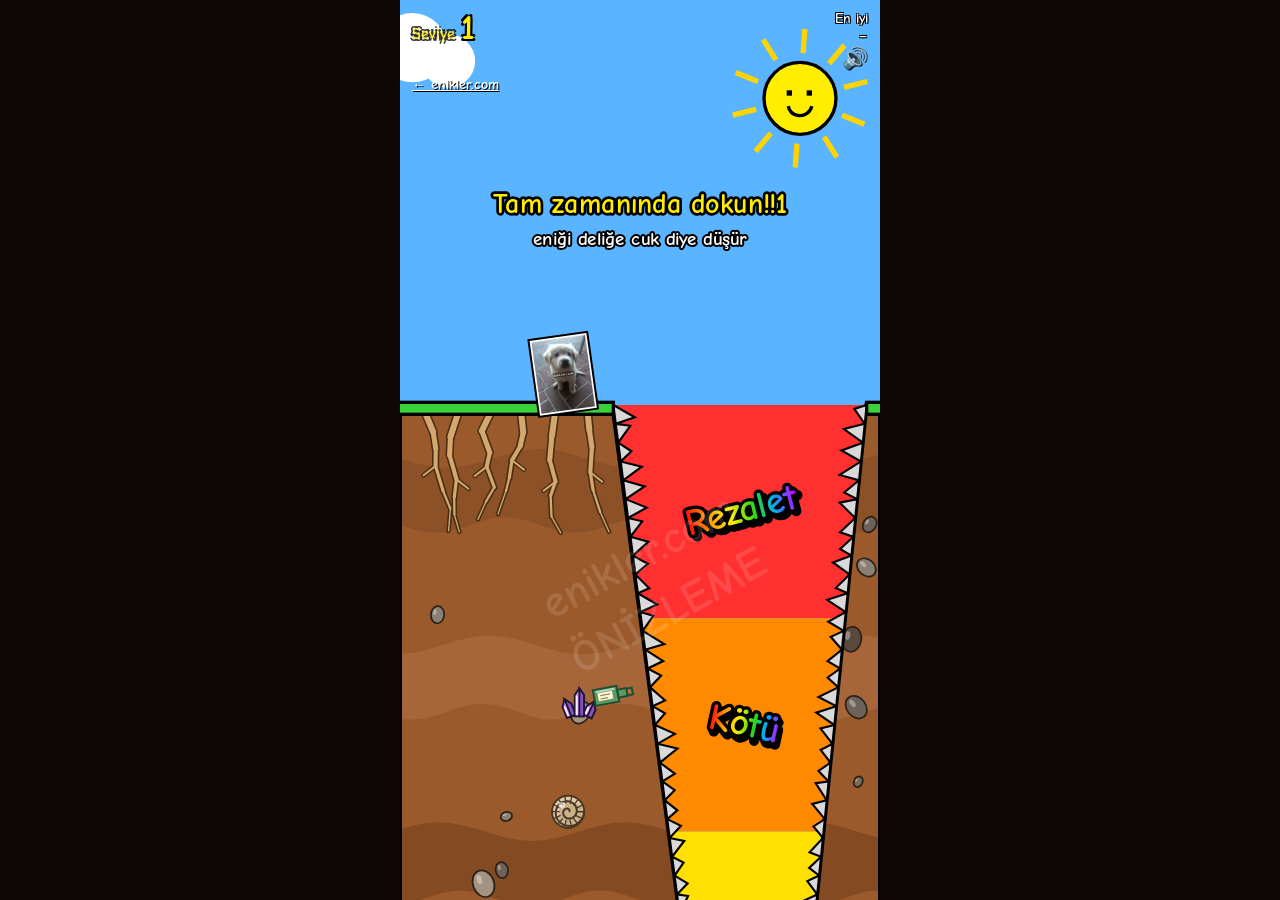
==== commit 3cd01247: "Update index.html" ====
--- a/oyun/enik-dusus/index.html
+++ b/oyun/enik-dusus/index.html
@@ -31,6 +31,7 @@
   #hud .m { font-weight:700; font-size:2.2rem; line-height:1; color:#ffee00; text-shadow:2px 2px 0 #000,-2px -2px 0 #000,2px -2px 0 #000,-2px 2px 0 #000; }
   #hud .m small { font-size:1rem; opacity:.8; }
   #hud .best { font-weight:700; font-size:.9rem; text-align:right; text-shadow:1px 1px 0 #000,-1px -1px 0 #000,1px -1px 0 #000,-1px 1px 0 #000; }
+  #pw { font-size:1.15rem; line-height:1.2; margin-top:4px; min-height:1.2em; letter-spacing:2px; filter:drop-shadow(1px 1px 0 #000); }
   #snd { pointer-events:auto; background:none; border:0; font-size:1.3rem; line-height:1; padding:0; margin-top:4px; cursor:pointer; filter:drop-shadow(1px 1px 0 #000); }
   #home { pointer-events:auto; display:inline-block; margin-top:6px; color:#fff; font-weight:700; font-size:.85rem; text-decoration:underline; text-shadow:1px 1px 0 #000; }
 
@@ -60,7 +61,7 @@
 <div id="wrap">
   <canvas id="c" aria-label="Enik Düşüşü oyunu"></canvas>
   <div id="hud">
-    <div><div class="m"><small>Seviye </small><span id="lv">1</span></div><a id="home" href="/">← enikler.com</a></div>
+    <div><div class="m"><small>Seviye </small><span id="lv">1</span></div><div id="pw"></div><a id="home" href="/">← enikler.com</a></div>
     <div class="best">En iyi<br><span id="bm">–</span><br><button id="snd" type="button" aria-label="Ses aç/kapat">🔊</button></div>
   </div>
   <div id="pop"></div>
@@ -88,9 +89,9 @@
 
 /* ---------- Ayarlar ---------- */
 const W = 360;          // dünya genişliği (birim)
-const D = 1600;         // kuyunun derinliği
+let D = 1600;           // kuyunun derinliği (seviyeye göre değişir, bkz. setDepth)
 const SLAB = 18;        // kuyunun dibindeki kaya tavanın kalınlığı
-const ROAD = D + 170;   // eniğin düştüğü yolun yüksekliği
+let ROAD = D + 170;     // eniğin düştüğü yolun yüksekliği
 const LEDGE = 160;      // platformun sağ ucu = sol duvarın üstü (uzun yürüyüş yolu)
 const TOP_R = 350;      // sağ duvarın üstü
 const ER = 13;          // enik yarıçapı
@@ -111,8 +112,14 @@
   ['Efsane',     '#ff3cb4', '#ff6ec4'],
   ['Tanrısal',   '#ffd700', '#ffe14d']
 ];
-const ROCK_P = D + 240;  // kaya yağmurunun döngü uzunluğu
-const BAND = D / (RANKS.length - 1); // ilk 10 rütbe kuyu boyunca, Tanrısal = dibe ulaşmak
+let ROCK_P = D + 240;    // kaya yağmurunun döngü uzunluğu
+const BAND = 1600 / (RANKS.length - 1); // her rütbe bandı 160 birim; Tanrısal = dibe ulaşmak
+let NB = RANKS.length - 1;              // bu seviyede kuyuda kaç rütbe bandı var
+// ilk seviyede kuyu "İdare Eder"de biter (3 bant), her seviye bir bant uzar, 8. seviyede Efsane'ye kadar (10 bant)
+function setDepth(l) {
+  NB = Math.min(RANKS.length - 1, 2 + l);
+  D = NB * BAND; ROAD = D + 170; ROCK_P = D + 240;
+}
 
 /* Seviye atladıkça eklenen engeller */
 const MODS = {
@@ -124,13 +131,20 @@
   nefes:  'Nefes Alan Delik 🫁',
   kaya:   'Kaya Yağmuru ☄️'
 };
-const MOD_PLAN = [[], ['hiz'], ['sarhos'], ['ruzgar'], ['kayan'], ['sarhos', 'ruzgar'], ['ruzgar', 'kayan'], ['sarhos', 'kayan'], ['hiz', 'kayan'],
-                  ['bora'], ['nefes'], ['kaya'], ['kaya', 'ruzgar'], ['nefes', 'bora'], ['kaya', 'kayan'], ['kaya', 'sarhos'], ['nefes', 'kaya']];
+// ilk 5 seviyede hiç engel yok; 6'dan itibaren birer birer gelir (rüzgar 9., kayan delik 10.)
+const MOD_PLAN = [[], [], [], [], [], ['hiz'], ['sarhos'], ['nefes'], ['ruzgar'], ['kayan'], ['sarhos', 'ruzgar'], ['ruzgar', 'kayan'],
+                  ['sarhos', 'kayan'], ['hiz', 'kayan'], ['bora'], ['kaya'], ['kaya', 'ruzgar'], ['nefes', 'bora'], ['kaya', 'kayan'], ['kaya', 'sarhos'], ['nefes', 'kaya']];
 
 /* ---------- Durum ---------- */
 let scale = 1, viewH = 600, dpr = 1, tick = 0;
 let lvl, cfg, e, state, camY, shake, parts, deadAt = 0, deadRank = 0, best = null, winAt = 0, rag = null;
 let trail = [], minClear = 1e9;   // düşerken arkada kalan hayaletler / duvara en yakın geçiş
+let coins = [];                   // sokaktaki politikacının saçtığı dolarlar (sadece süs)
+
+/* Delikte toplanan can: ölünce oyun bitmez, aynı seviye baştan oynanır (en fazla 3) */
+const MAX_LIVES = 3;
+let lives = 0, lifeTakenLvl = 0;   // can alınan son seviye: aynı seviyede (can harcayıp yeniden denerken) bir daha çıkmaz
+function hud() { $('pw').textContent = '❤️'.repeat(lives); }
 
 try { best = JSON.parse(localStorage.getItem('enikDususBest3')); } catch (_) {}
 const scoreOf = (l, r) => (l - 1) * RANKS.length + r;
@@ -153,15 +167,18 @@
 }
 function makeLevel(l) {
   const mods = modsFor(l), has = m => mods.includes(m);
-  const bw = Math.max(44, 50 - 0.5 * (l - 1));                          // dipteki deliğin genişliği
-  const speed = Math.min(2.6, 1.4 + 0.1 * (l - 1)) * (has('hiz') ? 1.4 : 1); // yürüme hızı
+  // dipteki deliğin genişliği: kuyuya eklenen her halkada 5 daralır; 3 halkada 79, tam boyda (10 halka) 44
+  const bw = 44 + 5 * (RANKS.length - 1 - NB);
+  const speed = Math.min(2.6, 1.4 + 0.1 * Math.max(0, l - 5)) * (has('hiz') ? 1.4 : 1); // yürüme hızı
   const wind = has('ruzgar') ? (Math.random() < .5 ? -1 : 1) * (0.16 + Math.random() * 0.08) : 0;
   // deliği, rüzgarla birlikte hâlâ ulaşılabilir olacak bir yere koy
   const lo = Math.max(240, 200 + wind * 140), hi = Math.min(280, 280 + wind * 140);
   const cx = l === 1 ? 262 : lo + Math.random() * Math.max(0, hi - lo);
   const rocks = has('kaya') ? [0, 1, 2].map(i => ({ f:.2 + Math.random() * .6, off:i * ROCK_P / 3 + Math.random() * 120, sp:2.4 + Math.random() * .8, r:12 })) : [];
+  // %75 ihtimalle kuyunun ortalarında bir eşya; deliğe giden yolun yakınında durur, almak için biraz farklı zamanda atlamak gerekir
+  const item = lives < MAX_LIVES && lifeTakenLvl !== l && Math.random() < .3 ? { x:cx + (Math.random() * 2 - 1) * bw * .45, y:D * (.35 + Math.random() * .4), got:false } : null;
   return { l, mods, bw, speed, wind, amp:has('kayan') ? 16 : 0, phase:Math.random() * 6.28,
-           bora:has('bora'), pulse:has('nefes') ? 16 : 0, bwNow:bw, rocks, windPos:0,
+           bora:has('bora'), pulse:has('nefes') ? 16 : 0, bwNow:bw, rocks, item, windPos:0,
            sarhos:has('sarhos'), cx0:cx, cx, lb:cx - bw / 2, rb:cx + bw / 2 };
 }
 function moveHole() {
@@ -182,14 +199,16 @@
 
 function startLevel(l) {
   nextPhoto(); rag = null;
-  lvl = l; cfg = makeLevel(l);
+  lvl = l; setDepth(l); cfg = makeLevel(l);
   e = { x:30, y:0, vx:0, vy:0, dir:1, walk:0, rot:0, sq:0 };
   state = 'ready'; parts = []; trail = [];
-  $('lv').textContent = lvl;
+  pickStreetEvent();                   // her seviyede aşağıdaki sokakta başka bir olay
+  $('lv').textContent = lvl; hud();
   recReset();
   if (cfg.mods.length) pop(cfg.mods.map(m => MODS[m]).join(' + '), '#fff');
 }
 function newGame() {
+  lives = 0; lifeTakenLvl = 0;
   startLevel(parseInt(new URLSearchParams(location.search).get('sv')) || 1); camY = -viewH * 0.45; shake = 0;
   $('over').classList.add('hidden');
   gifReset();
@@ -218,11 +237,17 @@
 
 function die() {
   state = 'dead'; deadAt = performance.now(); shake = 14;
-  deadRank = Math.max(0, Math.min(RANKS.length - 2, Math.floor(e.y / BAND)));
+  deadRank = Math.max(0, Math.min(NB - 1, Math.floor(e.y / BAND)));
   try { navigator.vibrate && navigator.vibrate(70); } catch (_) {}
   burst(e.x, e.y, 10, ['#ff0000', '#ffee00', '#ffffff']);
   sfx.die();
   rag = { x:e.x, y:e.y - 8, vx:(e.x < (lx(e.y) + rx(e.y)) / 2 ? 1 : -1) * (2 + Math.random() * 2), vy:-9, spin:(Math.random() - .5) * .6, t:performance.now(), meme:MEMES[Math.floor(Math.random() * MEMES.length)] };
+  if (lives > 0) {                     // can varsa oyun bitmez: aynı seviye baştan
+    lives--; hud();
+    pop(lives ? 'Bir can gitti! ' + '❤️'.repeat(lives) + ' kaldı' : 'Son canın gitti!', '#ff6e6e');
+    setTimeout(() => { if (state === 'dead') startLevel(lvl); }, 750);   // 800 ms'de tuşla "yeni oyun" açılmadan önce
+    return;
+  }
   recEnd();
   const sc = scoreOf(lvl, deadRank), rec = !best || sc > scoreOf(best.l, best.r);
   if (rec) { best = { l:lvl, r:deadRank }; try { localStorage.setItem('enikDususBest3', JSON.stringify(best)); } catch (_) {} $('bm').textContent = fmt(best); }
@@ -255,6 +280,12 @@
   const r = RANKS.length - 1;
   if (!best || scoreOf(lvl, r) > scoreOf(best.l, best.r)) { best = { l:lvl, r }; try { localStorage.setItem('enikDususBest3', JSON.stringify(best)); } catch (_) {} $('bm').textContent = fmt(best); }
   if (typeof gtag === 'function') gtag('event', 'seviye_gecti', { oyun:'enik_dusus', seviye:lvl });
+}
+
+function pickUp(it) {
+  it.got = true; lives = Math.min(MAX_LIVES, lives + 1); lifeTakenLvl = lvl;
+  hud(); burst(it.x, it.y, 14, ['#ff3b5c', '#ffffff', '#ff9fb3']);
+  pop('+1 Can! ❤️', '#ff6e8a'); sfx.pick();
 }
 
 /* ---------- Fizik (sabit adım) ---------- */
@@ -276,6 +307,8 @@
     e.rot += (e.vx * 0.05 - e.rot) * 0.2;
     // erken dokunduysa tekrar platforma kondu
     if (py <= 0 && e.y > 0 && e.x < LEDGE) { e.y = 0; e.vy = 0; e.vx = 0; e.rot = 0; e.dir = 1; state = 'ready'; recReset(); return; }
+    const it = cfg.item;
+    if (it && !it.got && Math.hypot(e.x - it.x, e.y - 8 - it.y) < 30) pickUp(it);
     if (e.y > 0 && e.y < D + SLAB && (e.x - HIT < lx(e.y) || e.x + HIT > rx(e.y))) { die(); return; }
     if (e.y > D * 0.5 && e.y < D + SLAB) minClear = Math.min(minClear, e.x - HIT - lx(e.y), rx(e.y) - e.x - HIT);
     for (const k of cfg.rocks) { const p = rockPos(k); if (Math.hypot(e.x - p.x, e.y - 8 - p.y) < ER * .8 + k.r) { die(); return; } }
@@ -285,8 +318,20 @@
   }
   parts.forEach(p => { p.x += p.vx; p.y += p.vy; p.vy += .2; p.life -= .02; });
   parts = parts.filter(p => p.life > 0);
+  // politikacı: her 6 adımda çuvalından bir dolar savurur; dolarlar yaprak gibi süzülüp kaldırıma konar
+  const gy = ROAD + 150, dx = runX(1.8);
+  if (streetEv === 'politikaci' && tick % 6 === 0 && dx > -20 && dx < W + 20 && coins.length < 70)
+    coins.push({ x:dx - 22, y:gy - 48, vx:-.4 - Math.random() * 1.4, vy:-2 - Math.random() * 1.6, s:Math.random() * 6, life:1, yer:false });
+  for (const c of coins) {
+    c.life -= .006;
+    if (c.yer) continue;                                         // yerdeki banknot kıpırdamaz
+    c.vy = Math.min(c.vy + .12, 1.3); c.vx *= .985;              // hava direnci: yavaş süzülür
+    c.x += c.vx + Math.sin(c.s * 2) * .5; c.y += c.vy; c.s += .09;
+    if (c.y >= gy - 2) { c.y = gy - 2 - Math.random() * 3; c.yer = true; c.s = (Math.random() - .5) * .5 + (Math.random() < .5 ? 0 : Math.PI); }
+  }
+  coins = coins.filter(c => c.life > 0);
   shake *= 0.86;
-  const target = state === 'ready' ? -viewH * 0.45 : Math.min(e.y - viewH * 0.4, ROAD + 130 - viewH);
+  const target = state === 'ready' ? -viewH * 0.45 : Math.min(e.y - viewH * 0.4, ROAD + 175 - viewH);   // kaldırımdaki politikacı da görünsün
   camY += (target - camY) * (state === 'ready' ? 0.08 : 0.15);
 }
 
@@ -409,7 +454,7 @@
   }
 
   // rütbe bantları: göz yakan düz renkler + WordArt yazılar
-  for (let z = 0; z < RANKS.length - 1; z++) {
+  for (let z = 0; z < NB; z++) {
     const y0 = z * BAND; if (y0 > bot || y0 + BAND < top) continue;
     ctx.fillStyle = RANKS[z][1]; ctx.fillRect(0, y0, W, BAND);
     const ly = y0 + BAND / 2;
@@ -429,16 +474,17 @@
     }
   }
   // duvarlar: düz kahverengi + kalın siyah kontur
-  ctx.fillStyle = '#9b5a2b'; ctx.strokeStyle = '#000'; ctx.lineWidth = 3;
-  ctx.beginPath(); ctx.moveTo(0, 6); ctx.lineTo(LEDGE, 6); ctx.lineTo(cfg.lb, D); ctx.lineTo(cfg.lb, D + SLAB); ctx.lineTo(0, D + SLAB); ctx.closePath(); ctx.fill(); ctx.stroke();
-  ctx.beginPath(); ctx.moveTo(W, -1); ctx.lineTo(TOP_R, -1); ctx.lineTo(cfg.rb, D); ctx.lineTo(cfg.rb, D + SLAB); ctx.lineTo(W, D + SLAB); ctx.closePath(); ctx.fill(); ctx.stroke();
-  // duvara Paint "kaya" lekeleri
-  ctx.fillStyle = '#7a4520';
-  for (let k = 0; k < 40; k++) {
-    const y = k * (D / 40) + 20; if (y < top - 20 || y > bot + 20) continue;
-    ctx.beginPath(); ctx.arc(lx(y) * jit(k) * .8 + 8, y, 6 + jit(k + 9) * 6, 0, 7); ctx.fill();
-    ctx.beginPath(); ctx.arc(rx(y) + (W - rx(y)) * (.2 + jit(k + 3) * .6), y + 30, 5 + jit(k + 5) * 7, 0, 7); ctx.fill();
-  }
+  const wallPath = () => {
+    ctx.beginPath();
+    ctx.moveTo(0, 6); ctx.lineTo(LEDGE, 6); ctx.lineTo(cfg.lb, D); ctx.lineTo(cfg.lb, D + SLAB); ctx.lineTo(0, D + SLAB); ctx.closePath();
+    ctx.moveTo(W, -1); ctx.lineTo(TOP_R, -1); ctx.lineTo(cfg.rb, D); ctx.lineTo(cfg.rb, D + SLAB); ctx.lineTo(W, D + SLAB); ctx.closePath();
+  };
+  ctx.fillStyle = '#9b5a2b'; wallPath(); ctx.fill();
+  // lekeler ve toprak süsleri sadece duvarın içine çizilir (taşmasın)
+  ctx.save(); wallPath(); ctx.clip();
+  drawSoil(top, bot, now);
+  ctx.restore();
+  ctx.strokeStyle = '#000'; ctx.lineWidth = 3; ctx.lineCap = 'butt'; ctx.lineJoin = 'miter'; wallPath(); ctx.stroke();   // siyah kenar en üstte
 
   // dikenler: elle çizilmiş gibi, hepsi farklı boy
   for (const [x0, y0, x1, y1, side, seed] of [[LEDGE, 0, cfg.lb, D, 1, 1], [TOP_R, 0, cfg.rb, D, -1, 7]]) {
@@ -467,6 +513,19 @@
     ctx.lineWidth = 2; ctx.beginPath(); ctx.moveTo(p.x - 9, p.y - 9); ctx.lineTo(p.x - 1, p.y - 5); ctx.moveTo(p.x + 9, p.y - 9); ctx.lineTo(p.x + 1, p.y - 5); ctx.stroke();
   }
 
+  // toplanacak can: siyah kenarlı küçük kırmızı kalp, hafifçe süzülür ve atar
+  const it = cfg.item;
+  if (it && !it.got && it.y > top - 30 && it.y < bot + 30) {
+    const hx = it.x, hy = it.y + Math.sin(now / 300) * 3, s = 8 * (1 + .1 * Math.max(0, Math.sin(now / 160)));
+    ctx.beginPath();
+    ctx.moveTo(hx, hy + s * .9);
+    ctx.bezierCurveTo(hx - s * 1.35, hy + s * .05, hx - s * .95, hy - s * 1.05, hx, hy - s * .35);
+    ctx.bezierCurveTo(hx + s * .95, hy - s * 1.05, hx + s * 1.35, hy + s * .05, hx, hy + s * .9);
+    ctx.closePath();
+    ctx.fillStyle = '#ff3b5c'; ctx.strokeStyle = '#000'; ctx.lineWidth = 2; ctx.lineJoin = 'round'; ctx.fill(); ctx.stroke();
+    ctx.fillStyle = 'rgba(255,255,255,.75)'; ctx.beginPath(); ctx.ellipse(hx - s * .45, hy - s * .35, s * .22, s * .14, -.6, 0, 7); ctx.fill();
+  }
+
   // platform: yeşil Paint çimeni
   ctx.fillStyle = '#3ad13a'; ctx.strokeStyle = '#000'; ctx.lineWidth = 2.5;
   ctx.fillRect(0, -2, LEDGE, 9); ctx.strokeRect(-3, -2, LEDGE + 3, 9);
@@ -511,6 +570,334 @@
   ctx.save(); ctx.translate(cv.width / 2, cv.height * .62); ctx.rotate(-.5);
   ctx.font = 'bold ' + Math.round(34 * scale) + 'px ' + FONT; ctx.textAlign = 'center';
   ctx.fillStyle = 'rgba(255,255,255,.13)'; ctx.fillText('enikler.com', 0, 0); ctx.fillText('ÖNİZLEME', 0, 46 * scale);
+  ctx.restore();
+}
+
+/* ---------- Toprak: katmanlar, çakıllar, kökler, köstebek, dinozor, fosiller, kristaller, şişe, sandık ---------- */
+const BONE = '#f1e8d4', BONE_O = '#3a2c1e';
+function boneLine(pts, w) {          // kemik rengi kalın çizgi + koyu kenar
+  const path = () => { ctx.beginPath(); pts.forEach(([x, y], i) => i ? ctx.lineTo(x, y) : ctx.moveTo(x, y)); };
+  ctx.lineCap = 'round'; ctx.lineJoin = 'round';
+  ctx.strokeStyle = BONE_O; ctx.lineWidth = w + 2.6; path(); ctx.stroke();
+  ctx.strokeStyle = BONE; ctx.lineWidth = w; path(); ctx.stroke();
+}
+function sparkle(x, y, s) {
+  ctx.fillStyle = '#fff';
+  ctx.beginPath(); ctx.moveTo(x, y - s); ctx.lineTo(x + s * .25, y - s * .25); ctx.lineTo(x + s, y); ctx.lineTo(x + s * .25, y + s * .25);
+  ctx.lineTo(x, y + s); ctx.lineTo(x - s * .25, y + s * .25); ctx.lineTo(x - s, y); ctx.lineTo(x - s * .25, y - s * .25); ctx.closePath(); ctx.fill();
+}
+function drawSoil(top, bot, now) {
+  const vis = (y, m) => y > top - m && y < bot + m;
+  const dens = D / 1600;                       // kısa kuyuda (ilk seviyeler) daha az süs: sıkışık durmasın
+  // 1) dalgalı toprak katmanları
+  const tones = ['#8d5127', '#a6663a', '#844a22', '#a05f33'];
+  for (let i = 0; 40 + i * 140 < D + SLAB; i++) {
+    const y0 = 40 + i * 140; if (!vis(y0, 120)) continue;
+    ctx.fillStyle = tones[i % 4]; ctx.beginPath();
+    for (let x = -10; x <= W + 10; x += 10) ctx.lineTo(x, y0 + Math.sin(x * .045 + i * 1.7) * 7);
+    for (let x = W + 10; x >= -10; x -= 10) ctx.lineTo(x, y0 + 50 + Math.sin(x * .06 + i) * 6);
+    ctx.closePath(); ctx.fill();
+  }
+  // 2) çakıl taşları (üstte parlama)
+  const stones = ['#6d625a', '#8a7f73', '#5b4a3c', '#a39380', '#7a6a58'];
+  ctx.lineWidth = 1.3;
+  for (let k = 0; k < Math.round(40 * dens); k++) {
+    const y = 16 + jit(k + 300) * (D - 10); if (!vis(y, 20)) continue;
+    const left = jit(k + 333) < .78;
+    const x = left ? 6 + jit(k + 366) * Math.max(0, lx(y) - 20) : rx(y) + 6 + jit(k + 399) * Math.max(0, W - rx(y) - 12);
+    const r = 3 + jit(k + 420) * 5, a = jit(k + 450) * 3;
+    ctx.fillStyle = stones[k % 5]; ctx.strokeStyle = '#2b2118';
+    ctx.beginPath(); ctx.ellipse(x, y, r * 1.3, r, a, 0, 7); ctx.fill(); ctx.stroke();
+    ctx.fillStyle = 'rgba(255,255,255,.35)'; ctx.beginPath(); ctx.ellipse(x - r * .4, y - r * .4, r * .45, r * .25, a, 0, 7); ctx.fill();
+  }
+  // 3) kökler: çimenden aşağı incelerek sarkar, yan filizli
+  if (vis(40, 120)) {
+    for (const pass of [0, 1]) for (let k = 0; k < 6; k++) {
+      let x = 14 + k * 25 + jit(k + 500) * 8, y = 6, w = 4.5;
+      for (let s = 0; s < 6; s++) {
+        const nx = x + (jit(k * 9 + s + 510) - .5) * 14, ny = y + 10 + jit(k + s * 5 + 520) * 9;
+        ctx.lineCap = 'round'; ctx.strokeStyle = pass ? '#d2a86e' : '#4a2f16'; ctx.lineWidth = pass ? w : w + 2.4;
+        ctx.beginPath(); ctx.moveTo(x, y); ctx.lineTo(nx, ny); ctx.stroke();
+        if (s === 2) { ctx.lineWidth = pass ? 1.5 : 3.5; ctx.beginPath(); ctx.moveTo(nx, ny); ctx.lineTo(nx + (k % 2 ? 9 : -9), ny + 7); ctx.stroke(); }
+        x = nx; y = ny; w = Math.max(1, w - .7);
+      }
+    }
+  }
+  // 4) büyük parçalar: köstebek (üstte), dinozor (ortada), sandık (dipte); kısa kuyuda sadece sığanlar
+  const big = [];
+  if (D >= 800) big.push(['mole', D * .22]);       // 5 halka ve üstü
+  if (D >= 1120) big.push(['dino', D * .5]);       // 7 halka ve üstü
+  big.push(['chest', D - 40]);                     // sandık hep dipte
+  for (const [kind, y] of big) if (vis(y, 60)) {
+    if (kind === 'mole') drawMole(70, y, now); else if (kind === 'dino') drawDino(14, y); else drawChest(54, y, now);
+  }
+  // 5) küçük buluntular: ammonit, kristal, mektuplu şişe (büyük parçalardan uzakta)
+  for (let k = 0; k < Math.max(3, Math.round(12 * dens)); k++) {
+    const y = 50 + jit(k + 600) * (D - 100); if (!vis(y, 30)) continue;
+    const left = k % 4 !== 3;
+    if (left && big.some(([, b]) => Math.abs(b - y) < 55)) continue;
+    const x0 = left ? 18 : rx(y) + 14, x1 = left ? lx(y) - 30 : W - 12;
+    if (x1 - x0 < 12) continue;
+    const x = x0 + jit(k + 630) * (x1 - x0), kind = left ? k % 3 : 1;
+    if (kind === 0) drawAmmonite(x, y, 9 + jit(k + 660) * 4);
+    else if (kind === 1) drawCrystals(x, y, k, now);
+    else drawBottle(x, y, jit(k + 690) * 1.2 - .6);
+  }
+}
+function drawAmmonite(x, y, r) {
+  ctx.fillStyle = '#e0cba4'; ctx.strokeStyle = '#4a3726'; ctx.lineWidth = 1.5;
+  ctx.beginPath(); ctx.arc(x, y, r, 0, 7); ctx.fill(); ctx.stroke();
+  ctx.fillStyle = 'rgba(120,80,40,.22)'; ctx.beginPath(); ctx.arc(x + r * .2, y + r * .2, r * .78, 0, 7); ctx.fill();
+  ctx.beginPath(); for (let t = 0; t < 12.5; t += .25) { const rr = r * (1 - t / 13.5); t ? ctx.lineTo(x + Math.cos(t) * rr, y + Math.sin(t) * rr) : ctx.moveTo(x + rr, y); } ctx.stroke();
+  ctx.lineWidth = 1;
+  for (let t = 0; t < 6.28; t += .45) { ctx.beginPath(); ctx.moveTo(x + Math.cos(t) * r * .55, y + Math.sin(t) * r * .55); ctx.lineTo(x + Math.cos(t) * r * .95, y + Math.sin(t) * r * .95); ctx.stroke(); }
+  ctx.fillStyle = 'rgba(255,255,255,.55)'; ctx.beginPath(); ctx.arc(x - r * .4, y - r * .4, r * .2, 0, 7); ctx.fill();
+}
+function drawCrystals(x, y, k, now) {
+  const [c1, c2] = [['#7fdcff', '#3aa0d0'], ['#cf8cff', '#8a4fc0'], ['#7ff0b0', '#33a86a'], ['#ff8fb8', '#c94a7a']][k % 4];
+  ctx.lineWidth = 1.4; ctx.lineJoin = 'miter';
+  for (const [dx, a, h] of [[-6, -.38, 14], [6, .42, 12], [0, 0, 21]]) {
+    ctx.save(); ctx.translate(x + dx, y + 6); ctx.rotate(a); ctx.strokeStyle = '#1d1730';
+    ctx.fillStyle = c1; ctx.beginPath(); ctx.moveTo(-3.5, 0); ctx.lineTo(-3.5, -h + 5); ctx.lineTo(0, -h); ctx.lineTo(3.5, -h + 5); ctx.lineTo(3.5, 0); ctx.closePath(); ctx.fill(); ctx.stroke();
+    ctx.fillStyle = c2; ctx.beginPath(); ctx.moveTo(0, 0); ctx.lineTo(0, -h); ctx.lineTo(3.5, -h + 5); ctx.lineTo(3.5, 0); ctx.closePath(); ctx.fill(); ctx.stroke();
+    ctx.strokeStyle = 'rgba(255,255,255,.85)'; ctx.beginPath(); ctx.moveTo(-2, -2); ctx.lineTo(-2, -h + 6); ctx.stroke();
+    ctx.restore();
+  }
+  if ((Math.floor(now / 300) + k) % 7 === 0) sparkle(x + 3, y - 15, 5);
+}
+function drawBottle(x, y, a) {   // içinde mektup olan şişe
+  ctx.save(); ctx.translate(x, y); ctx.rotate(a);
+  ctx.fillStyle = 'rgba(70,170,110,.75)'; ctx.strokeStyle = '#1e4d33'; ctx.lineWidth = 1.5;
+  ctx.fillRect(-12, -6, 18, 12); ctx.strokeRect(-12, -6, 18, 12); ctx.fillRect(6, -3, 7, 6); ctx.strokeRect(6, -3, 7, 6);
+  ctx.fillStyle = '#b07a42'; ctx.fillRect(13, -2.5, 4, 5); ctx.strokeRect(13, -2.5, 4, 5);
+  ctx.fillStyle = '#fff6d8'; ctx.fillRect(-9, -3, 11, 6);
+  ctx.strokeStyle = '#a08a60'; ctx.lineWidth = 1; ctx.beginPath(); ctx.moveTo(-7, -1); ctx.lineTo(0, -1); ctx.moveTo(-7, 1.5); ctx.lineTo(-2, 1.5); ctx.stroke();
+  ctx.fillStyle = 'rgba(255,255,255,.55)'; ctx.fillRect(-10, -5, 14, 1.6);
+  ctx.restore();
+}
+function drawMole(x, y, now) {   // tünelinde gidip gelen köstebek
+  ctx.fillStyle = '#4e2b12'; ctx.beginPath(); ctx.ellipse(x - 14, y, 36, 11, 0, 0, 7); ctx.fill();
+  ctx.strokeStyle = 'rgba(0,0,0,.3)'; ctx.lineWidth = 2; ctx.stroke();
+  const mx = x - 14 + Math.sin(now / 900) * 16, d = Math.cos(now / 900) >= 0 ? 1 : -1;
+  ctx.fillStyle = '#6b5a50'; ctx.strokeStyle = '#1e1612'; ctx.lineWidth = 1.6;
+  ctx.beginPath(); ctx.ellipse(mx, y + 1, 13, 8, 0, 0, 7); ctx.fill(); ctx.stroke();
+  ctx.fillStyle = 'rgba(255,255,255,.22)'; ctx.beginPath(); ctx.ellipse(mx - 3, y - 3, 6, 2, 0, 0, 7); ctx.fill();
+  ctx.fillStyle = '#ff9fb3'; ctx.strokeStyle = '#1e1612';
+  ctx.beginPath(); ctx.arc(mx + 13 * d, y, 3, 0, 7); ctx.fill(); ctx.stroke();                          // burun
+  ctx.beginPath(); ctx.ellipse(mx + 8 * d, y + 7, 3.5, 2, 0, 0, 7); ctx.fill(); ctx.stroke();           // pençe
+  ctx.beginPath(); ctx.ellipse(mx - 6 * d, y + 7, 3.5, 2, 0, 0, 7); ctx.fill(); ctx.stroke();
+  ctx.fillStyle = '#1e1612'; ctx.fillRect(mx + 6 * d - 1, y - 4, 2, 2);                                // göz
+}
+function drawDino(x, y) {        // dinozor iskeleti
+  const sp = []; for (let i = 0; i <= 14; i++) { const t = i / 14; sp.push([x + t * 82, y + 6 - Math.sin(t * Math.PI) * 14 - t * 6]); }
+  for (let i = 5; i <= 10; i++) { const [sx, sy] = sp[i]; boneLine([[sx, sy], [sx + 4, sy + 8], [sx - 1, sy + 16]], 2); }   // kaburgalar
+  for (const [i, dd] of [[4, 1], [10, -1]]) { const [sx, sy] = sp[i]; boneLine([[sx, sy], [sx + 5 * dd, sy + 13], [sx - 2 * dd, sy + 24], [sx + 5, sy + 26]], 2.6); }  // bacaklar
+  ctx.lineWidth = 1.4; ctx.strokeStyle = BONE_O; ctx.fillStyle = BONE;
+  sp.forEach(([sx, sy], i) => { ctx.beginPath(); ctx.arc(sx, sy, 2 + Math.sin(i / 14 * Math.PI) * 2.3, 0, 7); ctx.fill(); ctx.stroke(); });   // omurlar
+  const [hx, hy] = sp[14];
+  ctx.lineWidth = 1.6; ctx.lineJoin = 'round';
+  ctx.beginPath(); ctx.moveTo(hx - 2, hy - 6); ctx.lineTo(hx + 16, hy - 9); ctx.lineTo(hx + 27, hy - 2); ctx.lineTo(hx + 25, hy + 4); ctx.lineTo(hx + 3, hy + 6); ctx.closePath(); ctx.fill(); ctx.stroke();   // kafatası
+  ctx.beginPath(); ctx.moveTo(hx + 4, hy + 6); ctx.lineTo(hx + 23, hy + 8); ctx.lineTo(hx + 21, hy + 12); ctx.lineTo(hx + 3, hy + 10); ctx.closePath(); ctx.fill(); ctx.stroke();       // çene
+  ctx.fillStyle = '#fff'; ctx.lineWidth = 1;
+  for (let tx = hx + 8; tx < hx + 23; tx += 4) { ctx.beginPath(); ctx.moveTo(tx, hy + 5); ctx.lineTo(tx + 1.5, hy + 8.5); ctx.lineTo(tx + 3, hy + 5); ctx.fill(); ctx.stroke(); }   // dişler
+  ctx.fillStyle = BONE_O; ctx.beginPath(); ctx.ellipse(hx + 9, hy - 2, 3, 2.4, 0, 0, 7); ctx.fill();   // göz çukuru
+}
+function drawChest(x, y, now) {  // kapağı açık, altını parlayan hazine sandığı
+  const O = '#2b1a0c';
+  const g = ctx.createRadialGradient(x, y - 10, 2, x, y - 10, 36);
+  g.addColorStop(0, 'rgba(255,230,120,.6)'); g.addColorStop(1, 'rgba(255,230,120,0)');
+  ctx.fillStyle = g; ctx.beginPath(); ctx.arc(x, y - 10, 36, 0, 7); ctx.fill();
+  ctx.strokeStyle = O; ctx.lineWidth = 2; ctx.lineJoin = 'round';
+  ctx.fillStyle = '#7a3f17'; ctx.beginPath(); ctx.moveTo(x - 22, y - 8); ctx.lineTo(x - 19, y - 27); ctx.quadraticCurveTo(x, y - 37, x + 19, y - 27); ctx.lineTo(x + 22, y - 8); ctx.closePath(); ctx.fill(); ctx.stroke();   // arkaya açık kapak
+  ctx.strokeStyle = '#8a6a00'; ctx.lineWidth = 1.2;
+  for (let i = 0; i < 11; i++) { ctx.fillStyle = i % 4 ? '#ffd400' : '#ffe66b'; ctx.beginPath(); ctx.ellipse(x - 18 + i * 3.6, y - 9 - jit(i + 700) * 7, 4, 2.6, 0, 0, 7); ctx.fill(); ctx.stroke(); }   // altın yığını
+  ctx.fillStyle = '#e02050'; ctx.strokeStyle = '#5a0018'; ctx.beginPath(); ctx.moveTo(x + 4, y - 22); ctx.lineTo(x + 8, y - 17); ctx.lineTo(x + 4, y - 12); ctx.lineTo(x, y - 17); ctx.closePath(); ctx.fill(); ctx.stroke();  // yakut
+  ctx.fillStyle = '#8b4a1c'; ctx.strokeStyle = O; ctx.lineWidth = 2;
+  ctx.fillRect(x - 22, y - 8, 44, 22); ctx.strokeRect(x - 22, y - 8, 44, 22);                     // gövde
+  ctx.strokeStyle = 'rgba(0,0,0,.35)'; ctx.lineWidth = 1; for (const py of [y - 1, y + 6]) { ctx.beginPath(); ctx.moveTo(x - 21, py); ctx.lineTo(x + 21, py); ctx.stroke(); }   // tahtalar
+  ctx.fillStyle = '#bfc4c9'; ctx.strokeStyle = O; ctx.lineWidth = 1.5;
+  for (const bx of [x - 22, x + 17]) { ctx.fillRect(bx, y - 8, 5, 22); ctx.strokeRect(bx, y - 8, 5, 22); }   // metal köşeler
+  ctx.fillStyle = '#ffd400'; ctx.fillRect(x - 5, y - 5, 10, 9); ctx.strokeRect(x - 5, y - 5, 10, 9);          // kilit
+  ctx.fillStyle = O; ctx.beginPath(); ctx.arc(x, y - 1.5, 1.5, 0, 7); ctx.fill(); ctx.fillRect(x - .7, y - 1, 1.4, 3.5);
+  ctx.strokeStyle = '#8a6a00'; ctx.lineWidth = 1.2; ctx.fillStyle = '#ffd400';
+  for (const [cx, cy] of [[x + 27, y + 11], [x + 34, y + 12], [x + 30, y + 6]]) { ctx.beginPath(); ctx.ellipse(cx, cy, 4, 2.5, 0, 0, 7); ctx.fill(); ctx.stroke(); }   // dökülen altınlar
+  const tw = Math.floor(now / 400) % 4;
+  if (tw === 0) sparkle(x - 8, y - 20, 5); else if (tw === 2) sparkle(x + 12, y - 14, 4);
+}
+
+/* ---------- Sokakta her seviye rastgele bir olay ---------- */
+const STREET_EV = ['politikaci', 'kopek', 'ufo', 'dondurma', 'guvercin', 'kurye'];
+let streetEv = '', evT0 = 0;
+function pickStreetEvent() {                 // aynı olay arka arkaya gelmez
+  let n; do n = STREET_EV[Math.floor(Math.random() * STREET_EV.length)]; while (n === streetEv);  streetEv = n; evT0 = tick; coins = [];
+}
+const evT = () => tick - evT0;
+const runX = sp => ((evT() * sp) % (W + 200)) - 100;     // kaldırımda soldan sağa geçiş
+function drawStreetEvent(yr) {
+  const gy = yr + 150, t = evT();
+  if (streetEv === 'politikaci') { drawBills(); drawPolitician(runX(1.8), gy); }
+  else if (streetEv === 'kopek') drawDogChase(runX(2.6), gy, t);
+  else if (streetEv === 'ufo') drawUfo(yr, gy, t);
+  else if (streetEv === 'dondurma') drawIceCream(runX(1.1), gy, t);
+  else if (streetEv === 'guvercin') drawPigeons(gy, t);
+  else drawCourier(runX(3.4), gy, t);
+}
+function drawBills() {   // uçuşan yeşil dolarlar
+  ctx.lineWidth = 1;
+  for (const c of coins) {
+    ctx.save(); ctx.globalAlpha = Math.min(1, c.life * 2); ctx.translate(c.x, c.y); ctx.rotate(c.s);
+    ctx.scale(1, Math.max(.25, Math.abs(Math.cos(c.s * 1.7))));
+    ctx.fillStyle = '#5cbf5c'; ctx.strokeStyle = '#1d5e24'; ctx.fillRect(-7, -3.5, 14, 7); ctx.strokeRect(-7, -3.5, 14, 7);
+    ctx.fillStyle = '#b9f5b0'; ctx.beginPath(); ctx.ellipse(0, 0, 2.5, 2, 0, 0, 7); ctx.fill();
+    ctx.restore();
+  }
+}
+// köpek kediyi kovalıyor
+function drawDogChase(x, gy, t) {
+  const f = Math.floor(t / 4) % 2;
+  for (let i = 0; i < 3; i++) { const k = (t * 2 + i * 8) % 24; ctx.fillStyle = `rgba(210,200,180,${.7 - k / 34})`; ctx.beginPath(); ctx.arc(x - 20 - k, gy - 3 - k * .2, 3 + k * .15, 0, 7); ctx.fill(); }   // toz
+  ctx.save(); ctx.translate(x, gy); ctx.strokeStyle = '#000'; ctx.lineWidth = 1.8; ctx.lineJoin = 'round';
+  ctx.fillStyle = '#b07a42';                                                  // köpek
+  for (const [lx0, ph] of [[-10, f], [-4, 1 - f], [6, f], [12, 1 - f]]) { ctx.fillRect(lx0 + (ph ? 2 : -2), -10, 4, 10); ctx.strokeRect(lx0 + (ph ? 2 : -2), -10, 4, 10); }
+  ctx.beginPath(); ctx.ellipse(1, -16, 16, 8, 0, 0, 7); ctx.fill(); ctx.stroke();
+  ctx.lineWidth = 3.5; ctx.beginPath(); ctx.moveTo(-14, -18); ctx.lineTo(-21, -24 + f * 5); ctx.stroke(); ctx.lineWidth = 1.8;   // sallanan kuyruk
+  ctx.beginPath(); ctx.arc(17, -24, 8, 0, 7); ctx.fill(); ctx.stroke();
+  ctx.beginPath(); ctx.ellipse(25, -22, 5.5, 4, 0, 0, 7); ctx.fill(); ctx.stroke();
+  ctx.fillStyle = '#000'; ctx.beginPath(); ctx.arc(30, -23, 2, 0, 7); ctx.fill(); ctx.fillRect(18, -28, 2, 2.5);
+  ctx.fillStyle = '#6b4423'; ctx.beginPath(); ctx.ellipse(12, -23, 3.5, 7, .4, 0, 7); ctx.fill(); ctx.stroke();   // sarkık kulak
+  ctx.fillStyle = '#ff6e8a'; ctx.fillRect(23, -18, 4, 6 + f * 2); ctx.strokeRect(23, -18, 4, 6 + f * 2);        // dil
+  ctx.fillStyle = '#e02020'; ctx.fillRect(10, -20, 4, 8); ctx.strokeRect(10, -20, 4, 8);                       // tasma
+  ctx.translate(52, 0); ctx.fillStyle = '#ff9f3a';                            // kedi (önde, korkmuş)
+  for (const [lx0, ph] of [[-8, 1 - f], [-3, f], [5, 1 - f], [10, f]]) { ctx.fillRect(lx0 + (ph ? 2 : -2), -9, 3, 9); ctx.strokeRect(lx0 + (ph ? 2 : -2), -9, 3, 9); }
+  ctx.beginPath(); ctx.ellipse(1, -13, 13, 6.5, 0, 0, 7); ctx.fill(); ctx.stroke();
+  ctx.strokeStyle = '#c96a10'; ctx.lineWidth = 1.5; for (const sx of [-5, 0, 5]) { ctx.beginPath(); ctx.moveTo(sx, -19); ctx.lineTo(sx + 2, -14); ctx.stroke(); }
+  ctx.strokeStyle = '#000'; ctx.lineWidth = 5; ctx.beginPath(); ctx.moveTo(-11, -15); ctx.quadraticCurveTo(-20, -24, -15, -33); ctx.stroke();
+  ctx.strokeStyle = '#ff9f3a'; ctx.lineWidth = 3; ctx.stroke(); ctx.strokeStyle = '#000'; ctx.lineWidth = 1.8;   // kabarık kuyruk
+  ctx.beginPath(); ctx.arc(15, -20, 6.5, 0, 7); ctx.fill(); ctx.stroke();
+  ctx.beginPath(); ctx.moveTo(10, -24); ctx.lineTo(11, -31); ctx.lineTo(15, -26); ctx.moveTo(15, -26); ctx.lineTo(19, -31); ctx.lineTo(20, -23); ctx.fill(); ctx.stroke();
+  ctx.fillStyle = '#fff'; ctx.beginPath(); ctx.arc(17, -21, 2.6, 0, 7); ctx.fill(); ctx.stroke();
+  ctx.fillStyle = '#000'; ctx.beginPath(); ctx.arc(18, -21, 1, 0, 7); ctx.fill();
+  ctx.font = 'bold 15px ' + FONT; ctx.textAlign = 'center'; ctx.fillStyle = '#e02020'; ctx.fillText('!!', 16, -36);
+  ctx.restore();
+}
+// uzaylılar inek kaçırıyor
+function drawUfo(yr, gy, t) {
+  const ux = W / 2 + Math.sin(t * .02) * 90, uy = yr - 132 + Math.sin(t * .07) * 4, ph = (t % 240) / 240;
+  ctx.fillStyle = 'rgba(150,255,140,.3)'; ctx.beginPath(); ctx.moveTo(ux - 12, uy + 6); ctx.lineTo(ux + 12, uy + 6); ctx.lineTo(ux + 42, gy); ctx.lineTo(ux - 42, gy); ctx.closePath(); ctx.fill();
+  // inek ışında yükselir, küçülür, döner
+  const cy = gy - 8 - ph * (gy - uy - 24), sc = 1 - ph * .45;
+  ctx.save(); ctx.translate(ux, cy); ctx.scale(sc, sc); ctx.rotate(Math.sin(t * .09) * .35); ctx.strokeStyle = '#000'; ctx.lineWidth = 1.8;
+  ctx.fillStyle = '#fff'; for (const lx0 of [-9, -4, 4, 9]) { ctx.fillRect(lx0 - 1.5, 2, 3, 9 + Math.sin(t * .3 + lx0) * 2); ctx.strokeRect(lx0 - 1.5, 2, 3, 9 + Math.sin(t * .3 + lx0) * 2); }
+  ctx.beginPath(); ctx.ellipse(0, 0, 14, 8, 0, 0, 7); ctx.fill(); ctx.stroke();
+  ctx.fillStyle = '#000'; ctx.beginPath(); ctx.ellipse(-5, -2, 4, 3, .3, 0, 7); ctx.fill(); ctx.beginPath(); ctx.ellipse(6, 3, 3, 2, 0, 0, 7); ctx.fill();
+  ctx.fillStyle = '#fff'; ctx.beginPath(); ctx.arc(15, -5, 6, 0, 7); ctx.fill(); ctx.stroke();
+  ctx.fillStyle = '#ffb3c6'; ctx.beginPath(); ctx.ellipse(19, -3, 4, 3, 0, 0, 7); ctx.fill(); ctx.stroke();
+  ctx.fillStyle = '#000'; ctx.fillRect(13, -8, 2, 2); ctx.strokeStyle = '#7a5a20'; ctx.beginPath(); ctx.moveTo(12, -10); ctx.lineTo(10, -14); ctx.moveTo(17, -10); ctx.lineTo(19, -14); ctx.stroke();
+  ctx.restore();
+  // uçan daire
+  ctx.strokeStyle = '#000'; ctx.lineWidth = 2;
+  ctx.fillStyle = 'rgba(170,230,255,.9)'; ctx.beginPath(); ctx.arc(ux, uy - 3, 13, Math.PI, 0); ctx.fill(); ctx.stroke();
+  ctx.fillStyle = '#5cd65c'; ctx.beginPath(); ctx.arc(ux, uy - 6, 5, 0, 7); ctx.fill(); ctx.stroke();      // uzaylı
+  ctx.fillStyle = '#000'; ctx.fillRect(ux - 3, uy - 8, 2, 3); ctx.fillRect(ux + 1, uy - 8, 2, 3);
+  ctx.fillStyle = '#9aa3ad'; ctx.beginPath(); ctx.ellipse(ux, uy + 2, 34, 9, 0, 0, 7); ctx.fill(); ctx.stroke();
+  const lc = ['#ff4040', '#ffd400', '#40c0ff', '#7fff7f'];
+  for (let i = 0; i < 5; i++) { ctx.fillStyle = lc[(i + Math.floor(t / 8)) % 4]; ctx.beginPath(); ctx.arc(ux - 22 + i * 11, uy + 3, 2.6, 0, 7); ctx.fill(); }
+}
+// müzikli dondurma bisikleti
+function drawIceCream(x, gy, t) {
+  for (let i = 0; i < 3; i++) {
+    const k = (t * .6 + i * 25) % 75;
+    ctx.globalAlpha = 1 - k / 75; ctx.fillStyle = '#e02090'; ctx.font = 'bold 15px sans-serif'; ctx.textAlign = 'center';
+    ctx.fillText(i % 2 ? '♫' : '♪', x + 22 + i * 10 + Math.sin(k * .12) * 5, gy - 78 - k * .6);
+  }
+  ctx.globalAlpha = 1; ctx.strokeStyle = '#000'; ctx.lineWidth = 1.8;
+  for (const wx of [x + 6, x + 36, x - 16]) {                                  // tekerlekler + dönen jantlar
+    ctx.fillStyle = '#222'; ctx.beginPath(); ctx.arc(wx, gy - 7, 7, 0, 7); ctx.fill(); ctx.stroke();
+    ctx.strokeStyle = '#aaa'; ctx.lineWidth = 1; const a = t * .2;
+    ctx.beginPath(); ctx.moveTo(wx + Math.cos(a) * 5, gy - 7 + Math.sin(a) * 5); ctx.lineTo(wx - Math.cos(a) * 5, gy - 7 - Math.sin(a) * 5); ctx.stroke();
+    ctx.strokeStyle = '#000'; ctx.lineWidth = 1.8;
+  }
+  ctx.fillStyle = '#fff'; ctx.fillRect(x - 2, gy - 38, 46, 26); ctx.strokeRect(x - 2, gy - 38, 46, 26);   // dondurma kutusu
+  ctx.fillStyle = '#ff8fc8'; ctx.fillRect(x - 2, gy - 22, 46, 6);
+  ctx.fillStyle = '#e02090'; ctx.font = 'bold 7px ' + FONT; ctx.textAlign = 'center'; ctx.fillText('DONDURMA', x + 21, gy - 28);
+  ctx.fillStyle = '#888'; ctx.fillRect(x + 20, gy - 66, 2, 28);                                           // şemsiye
+  for (let i = 0; i < 6; i++) { ctx.fillStyle = i % 2 ? '#fff' : '#ff4f7a'; ctx.beginPath(); ctx.moveTo(x + 21, gy - 66); ctx.arc(x + 21, gy - 66, 25, Math.PI + i * Math.PI / 6, Math.PI + (i + 1) * Math.PI / 6); ctx.closePath(); ctx.fill(); ctx.stroke(); }
+  ctx.fillStyle = '#e0a060'; ctx.beginPath(); ctx.moveTo(x + 17, gy - 89); ctx.lineTo(x + 25, gy - 89); ctx.lineTo(x + 21, gy - 78); ctx.closePath(); ctx.fill(); ctx.stroke();   // külah
+  ctx.fillStyle = '#ffb3d9'; ctx.beginPath(); ctx.arc(x + 21, gy - 92, 5, 0, 7); ctx.fill(); ctx.stroke();
+  const f = Math.floor(t / 6) % 2;                                                                         // pedal çeviren satıcı
+  ctx.fillStyle = '#3a6fd8'; ctx.fillRect(x - 21 + f * 3, gy - 24, 4, 14); ctx.strokeRect(x - 21 + f * 3, gy - 24, 4, 14); ctx.fillRect(x - 14 - f * 3, gy - 24, 4, 14); ctx.strokeRect(x - 14 - f * 3, gy - 24, 4, 14);
+  ctx.fillStyle = '#fff'; ctx.fillRect(x - 24, gy - 46, 16, 22); ctx.strokeRect(x - 24, gy - 46, 16, 22);
+  ctx.fillStyle = '#ffd2a6'; ctx.beginPath(); ctx.arc(x - 15, gy - 53, 7, 0, 7); ctx.fill(); ctx.stroke();
+  ctx.fillStyle = '#fff'; ctx.fillRect(x - 22, gy - 62, 14, 5); ctx.strokeRect(x - 22, gy - 62, 14, 5);
+  ctx.fillStyle = '#000'; ctx.fillRect(x - 11, gy - 55, 2, 2); ctx.beginPath(); ctx.arc(x - 12, gy - 51, 2.5, .2, Math.PI - .2); ctx.stroke();
+}
+// güvercinler kırıntı yiyor, sonra pır diye uçuyor
+function drawPigeons(gy, t) {
+  const cyc = t % 420, fly = cyc > 260;
+  if (!fly) { ctx.fillStyle = '#e8d3a0'; for (let i = 0; i < 14; i++) ctx.fillRect(50 + jit(i + 820) * 270, gy - 1 + jit(i + 840) * 3, 2.5, 2); }   // kırıntılar
+  for (let i = 0; i < 5; i++) {
+    const bx = 60 + i * 55 + jit(i + 800) * 20, k = cyc - 260;
+    const x = fly ? bx + k * (1.2 + i * .2) : bx, y = fly ? gy - 1 - k * (1.3 + jit(i + 810) * .8) : gy - 1;
+    ctx.save(); ctx.translate(x, y); if (i % 2) ctx.scale(-1, 1);
+    ctx.strokeStyle = '#000'; ctx.lineWidth = 1.4;
+    if (!fly) { ctx.beginPath(); ctx.moveTo(-1, -2); ctx.lineTo(-2, 1); ctx.moveTo(2, -2); ctx.lineTo(3, 1); ctx.strokeStyle = '#e0607a'; ctx.stroke(); ctx.strokeStyle = '#000'; }
+    ctx.fillStyle = '#8a94a6'; ctx.beginPath(); ctx.ellipse(0, -7, 8, 5, -.15, 0, 7); ctx.fill(); ctx.stroke();
+    ctx.beginPath(); ctx.moveTo(-7, -8); ctx.lineTo(-12, -6); ctx.lineTo(-7, -5); ctx.fill(); ctx.stroke();   // kuyruk
+    const peck = !fly && Math.floor((t + i * 13) / 10) % 3 === 0, hy = peck ? -5 : -12, hx = peck ? 9 : 6;
+    ctx.fillStyle = '#6fbf9a'; ctx.beginPath(); ctx.arc(hx - 1, hy + 3, 3, 0, 7); ctx.fill();               // yeşil-mor boyun
+    ctx.fillStyle = '#8a94a6'; ctx.beginPath(); ctx.arc(hx, hy, 3.5, 0, 7); ctx.fill(); ctx.stroke();
+    ctx.fillStyle = '#ff9f3a'; ctx.beginPath(); ctx.moveTo(hx + 3, hy - 1); ctx.lineTo(hx + 7, hy + .5); ctx.lineTo(hx + 3, hy + 1.5); ctx.fill();
+    ctx.fillStyle = '#e03030'; ctx.fillRect(hx + .5, hy - 1.5, 1.6, 1.6);
+    ctx.fillStyle = '#6c7588';                                                                                // kanat
+    if (fly) { const w = Math.sin(k * .6) * 9; ctx.beginPath(); ctx.moveTo(-3, -8); ctx.lineTo(4, -8); ctx.lineTo(-2, -8 - w - 4); ctx.closePath(); ctx.fill(); ctx.stroke(); }
+    else { ctx.beginPath(); ctx.ellipse(-1, -7, 5, 3, -.2, 0, 7); ctx.fill(); ctx.stroke(); }
+    ctx.restore();
+  }
+}
+// gaza basan motokurye
+function drawCourier(x, gy, t) {
+  for (let i = 0; i < 4; i++) { const k = (t * 1.5 + i * 12) % 48; ctx.fillStyle = `rgba(150,150,150,${.75 - k / 64})`; ctx.beginPath(); ctx.arc(x - 30 - k, gy - 9 - k * .15, 3 + k * .1, 0, 7); ctx.fill(); }
+  ctx.strokeStyle = '#000'; ctx.lineWidth = 1.8; ctx.lineJoin = 'round';
+  for (const wx of [x - 14, x + 18]) { ctx.fillStyle = '#222'; ctx.beginPath(); ctx.arc(wx, gy - 6, 6.5, 0, 7); ctx.fill(); ctx.stroke(); ctx.fillStyle = '#aaa'; ctx.beginPath(); ctx.arc(wx, gy - 6, 2.5, 0, 7); ctx.fill(); }
+  ctx.fillStyle = '#e02020'; ctx.beginPath(); ctx.moveTo(x - 20, gy - 10); ctx.lineTo(x + 12, gy - 10); ctx.lineTo(x + 18, gy - 34); ctx.lineTo(x + 13, gy - 34); ctx.lineTo(x + 7, gy - 16); ctx.lineTo(x - 18, gy - 17); ctx.closePath(); ctx.fill(); ctx.stroke();
+  ctx.lineWidth = 2.5; ctx.beginPath(); ctx.moveTo(x + 14, gy - 35); ctx.lineTo(x + 22, gy - 37); ctx.stroke(); ctx.lineWidth = 1.8;   // gidon
+  ctx.fillStyle = '#ff9f1c'; ctx.fillRect(x - 30, gy - 42, 22, 22); ctx.strokeRect(x - 30, gy - 42, 22, 22);                      // kargo kutusu
+  ctx.fillStyle = '#000'; ctx.font = 'bold 6px ' + FONT; ctx.textAlign = 'center'; ctx.fillText('ENİK', x - 19, gy - 33); ctx.fillText('KARGO', x - 19, gy - 26);
+  ctx.fillStyle = '#2a3a5a'; ctx.beginPath(); ctx.moveTo(x - 6, gy - 17); ctx.lineTo(x + 6, gy - 17); ctx.lineTo(x + 10, gy - 40); ctx.lineTo(x - 2, gy - 42); ctx.closePath(); ctx.fill(); ctx.stroke();   // öne eğik gövde
+  ctx.beginPath(); ctx.moveTo(x + 6, gy - 37); ctx.lineTo(x + 18, gy - 36); ctx.lineWidth = 4; ctx.stroke(); ctx.lineWidth = 1.8;   // kol
+  ctx.fillStyle = '#e02020'; ctx.beginPath(); ctx.arc(x + 6, gy - 49, 8, 0, 7); ctx.fill(); ctx.stroke();                          // kask
+  ctx.fillStyle = '#9fd8ff'; ctx.beginPath(); ctx.moveTo(x + 8, gy - 53); ctx.lineTo(x + 14, gy - 51); ctx.lineTo(x + 13, gy - 45); ctx.lineTo(x + 8, gy - 46); ctx.closePath(); ctx.fill(); ctx.stroke();   // vizör
+}
+// dolar saçan politikacı (genel parodi, kimseye benzemez)
+function drawPolitician(x, gy) {
+  const f = Math.floor(tick / 5) % 2, sw = f ? 1 : -1;    // 2 kareli koşu
+  ctx.save(); ctx.translate(x, gy); ctx.strokeStyle = '#000'; ctx.lineWidth = 2; ctx.lineJoin = 'round';
+  // bacaklar (gri pantolon) + rugan ayakkabı
+  ctx.fillStyle = '#4b4f5a';
+  ctx.save(); ctx.translate(-3, -26); ctx.rotate(.35 * sw); ctx.fillRect(-3, 0, 7, 24); ctx.strokeRect(-3, 0, 7, 24); ctx.fillStyle = '#111'; ctx.fillRect(-3, 22, 11, 5); ctx.restore();
+  ctx.save(); ctx.translate(3, -26); ctx.rotate(-.35 * sw); ctx.fillRect(-3, 0, 7, 24); ctx.strokeRect(-3, 0, 7, 24); ctx.fillStyle = '#111'; ctx.fillRect(-3, 22, 11, 5); ctx.restore();
+  // ceket
+  ctx.fillStyle = '#1f2d5c'; ctx.fillRect(-11, -54, 22, 30); ctx.strokeRect(-11, -54, 22, 30);
+  // beyaz gömlek yakası + kırmızı kravat (koşarken uçuşur)
+  ctx.fillStyle = '#fff'; ctx.beginPath(); ctx.moveTo(-5, -54); ctx.lineTo(5, -54); ctx.lineTo(0, -44); ctx.closePath(); ctx.fill(); ctx.stroke();
+  ctx.fillStyle = '#e02020'; ctx.beginPath(); ctx.moveTo(-2, -50); ctx.lineTo(2, -50); ctx.lineTo(9 + f * 2, -36); ctx.lineTo(4, -34); ctx.closePath(); ctx.fill(); ctx.stroke();
+  // arkada sallanan kol + yeşil dolar çuvalı
+  ctx.save(); ctx.translate(-9, -50); ctx.rotate(.9 + .25 * sw);
+  ctx.fillStyle = '#1f2d5c'; ctx.fillRect(-3, 0, 6, 16); ctx.strokeRect(-3, 0, 6, 16); ctx.restore();
+  ctx.fillStyle = '#2e8b3a'; ctx.beginPath(); ctx.ellipse(-21, -38 + f * 2, 11, 12, 0, 0, 7); ctx.fill(); ctx.stroke();
+  ctx.beginPath(); ctx.moveTo(-25, -50 + f * 2); ctx.lineTo(-17, -50 + f * 2); ctx.stroke();
+  ctx.fillStyle = '#b9f5b0'; ctx.font = 'bold 13px ' + FONT; ctx.textAlign = 'center'; ctx.textBaseline = 'middle'; ctx.fillText('$', -21, -37 + f * 2);
+  // önde el sallayan kol
+  ctx.save(); ctx.translate(9, -52); ctx.rotate(-1.9 - .3 * sw);
+  ctx.fillStyle = '#1f2d5c'; ctx.fillRect(-3, 0, 6, 15); ctx.strokeRect(-3, 0, 6, 15);
+  ctx.fillStyle = '#ffd2a6'; ctx.beginPath(); ctx.arc(0, 18, 4, 0, 7); ctx.fill(); ctx.stroke(); ctx.restore();
+  // kafa: kocaman sırıtış, parlak taranmış saç
+  ctx.fillStyle = '#ffd2a6'; ctx.beginPath(); ctx.arc(1, -64, 10, 0, 7); ctx.fill(); ctx.stroke();
+  ctx.fillStyle = '#2b2118'; ctx.beginPath(); ctx.moveTo(-9, -66); ctx.quadraticCurveTo(-6, -79, 8, -76); ctx.quadraticCurveTo(13, -73, 10, -68); ctx.quadraticCurveTo(2, -73, -9, -66); ctx.fill(); ctx.stroke();
+  ctx.fillStyle = '#fff'; ctx.fillRect(4, -69, 1.5, 3);   // saçta parlama
+  ctx.fillStyle = '#000'; ctx.fillRect(5, -67, 2, 3);     // göz
+  ctx.fillStyle = '#fff'; ctx.beginPath(); ctx.moveTo(-1, -61); ctx.quadraticCurveTo(6, -54, 11, -61); ctx.closePath(); ctx.fill(); ctx.stroke();  // sırıtış
+  ctx.beginPath(); ctx.moveTo(3, -61); ctx.lineTo(3, -58); ctx.moveTo(7, -61); ctx.lineTo(7, -58); ctx.stroke();                                   // dişler
   ctx.restore();
 }
 
@@ -535,6 +922,20 @@
   ctx.fillStyle = '#1d4fd8'; ctx.fillRect(-4, -16, 92, 26); ctx.strokeStyle = '#fff'; ctx.lineWidth = 2; ctx.strokeRect(-1, -13, 86, 20);
   ctx.fillStyle = '#fff'; ctx.font = 'bold 13px ' + FONT; ctx.textAlign = 'left'; ctx.textBaseline = 'middle';
   ctx.fillText('Kömbe Cd.', 4, -3); ctx.restore();
+  // sokak lambası (gece gündüz yanık)
+  ctx.strokeStyle = '#000'; ctx.lineWidth = 2;
+  ctx.fillStyle = '#555'; ctx.fillRect(196, yr - 120, 5, 120); ctx.strokeRect(196, yr - 120, 5, 120);
+  ctx.fillRect(184, yr - 128, 28, 9); ctx.strokeRect(184, yr - 128, 28, 9);
+  ctx.fillStyle = 'rgba(255,240,120,.35)'; ctx.beginPath(); ctx.moveTo(188, yr - 119); ctx.lineTo(208, yr - 119); ctx.lineTo(222, yr - 70); ctx.lineTo(174, yr - 70); ctx.closePath(); ctx.fill();
+  ctx.fillStyle = '#fff6a0'; ctx.fillRect(188, yr - 121, 20, 4);
+  // yangın musluğu
+  ctx.fillStyle = '#e02020'; ctx.fillRect(120, yr - 20, 12, 20); ctx.strokeRect(120, yr - 20, 12, 20);
+  ctx.beginPath(); ctx.arc(126, yr - 20, 6, Math.PI, 0); ctx.fill(); ctx.stroke(); ctx.fillRect(116, yr - 14, 20, 5); ctx.strokeRect(116, yr - 14, 20, 5);
+  // çöp kutusu + taşan çöp
+  ctx.fillStyle = '#2f8f3a'; ctx.fillRect(296, yr - 24, 22, 24); ctx.strokeRect(296, yr - 24, 22, 24);
+  ctx.fillStyle = '#1f6f2a'; ctx.fillRect(293, yr - 28, 28, 5); ctx.strokeRect(293, yr - 28, 28, 5);
+  ctx.fillStyle = '#f4ecd8'; ctx.beginPath(); ctx.arc(306, yr - 31, 4, 0, 7); ctx.fill(); ctx.stroke();
+  ctx.fillStyle = '#ffd400'; ctx.beginPath(); ctx.ellipse(314, yr - 30, 5, 2.5, -.4, 0, 7); ctx.fill(); ctx.stroke();   // muz kabuğu
   // asfalt yol
   ctx.fillStyle = '#4a4a4a'; ctx.strokeStyle = '#000'; ctx.lineWidth = 2.5;
   ctx.fillRect(-3, yr, W + 6, 84); ctx.strokeRect(-3, yr, W + 6, 84);
@@ -547,12 +948,21 @@
   ctx.fillRect(cx + 14, yr + 42, 40, 13); ctx.strokeRect(cx + 14, yr + 42, 40, 13);
   ctx.fillStyle = '#bfe8ff'; ctx.fillRect(cx + 18, yr + 45, 14, 8); ctx.fillRect(cx + 36, yr + 45, 14, 8);
   ctx.fillStyle = '#111'; [cx + 15, cx + 58].forEach(wx => { ctx.beginPath(); ctx.arc(wx, yr + 73, 7, 0, 7); ctx.fill(); });
+  // karşı yönden gelen sarı otobüs (üst şeritte)
+  const ox = W + 130 - ((now / 12) % (W + 300));
+  ctx.fillStyle = '#ffb703'; ctx.strokeStyle = '#000'; ctx.lineWidth = 2;
+  ctx.fillRect(ox, yr + 6, 112, 26); ctx.strokeRect(ox, yr + 6, 112, 26);
+  ctx.fillStyle = '#bfe8ff'; for (let k = 0; k < 6; k++) { ctx.fillRect(ox + 6 + k * 17, yr + 10, 12, 9); ctx.strokeRect(ox + 6 + k * 17, yr + 10, 12, 9); }
+  ctx.fillStyle = '#000'; ctx.font = 'bold 8px ' + FONT; ctx.textAlign = 'center'; ctx.fillText('ENİK TUR', ox + 56, yr + 27);
+  ctx.fillStyle = '#111'; [ox + 20, ox + 92].forEach(wx => { ctx.beginPath(); ctx.arc(wx, yr + 33, 6, 0, 7); ctx.fill(); });
   // sarı-siyah kaldırım + kaldırım taşları
   for (let x = 0; x < W; x += 24) { ctx.fillStyle = (x / 24) % 2 ? '#111' : '#ffd400'; ctx.fillRect(x, yr + 84, 24, 12); }
   ctx.strokeStyle = '#000'; ctx.lineWidth = 2; ctx.strokeRect(-3, yr + 84, W + 6, 12);
   ctx.fillStyle = '#b5b5b5'; ctx.fillRect(0, yr + 96, W, 400);
   ctx.strokeStyle = '#8a8a8a'; ctx.lineWidth = 1.5;
   for (let y = yr + 96; y < yr + 400; y += 20) for (let x = (y / 20 % 2) * 15; x < W; x += 30) ctx.strokeRect(x, y, 30, 20);
+  // bu seviyenin rastgele sokak olayı
+  drawStreetEvent(yr);
 }
 
 // fotoğrafı kare kare, arka planıyla, kaskatı çiz
@@ -616,6 +1026,7 @@
 }
 const sfx = {
   jump: () => beep(200, 600, .16, 'square', .05),
+  pick: () => { beep(660, 1320, .12, 'triangle', .06); beep(990, 1980, .1, 'triangle', .04, .07); },
   die:  () => { noise(.25, .12); beep(320, 50, .45, 'sawtooth', .07); },
   win:  near => { [523, 659, 784, 1047].forEach((f, i) => beep(f, f, .14, 'square', .05, i * .09)); if (near) beep(900, 1800, .2, 'triangle', .08, .4); }
 };
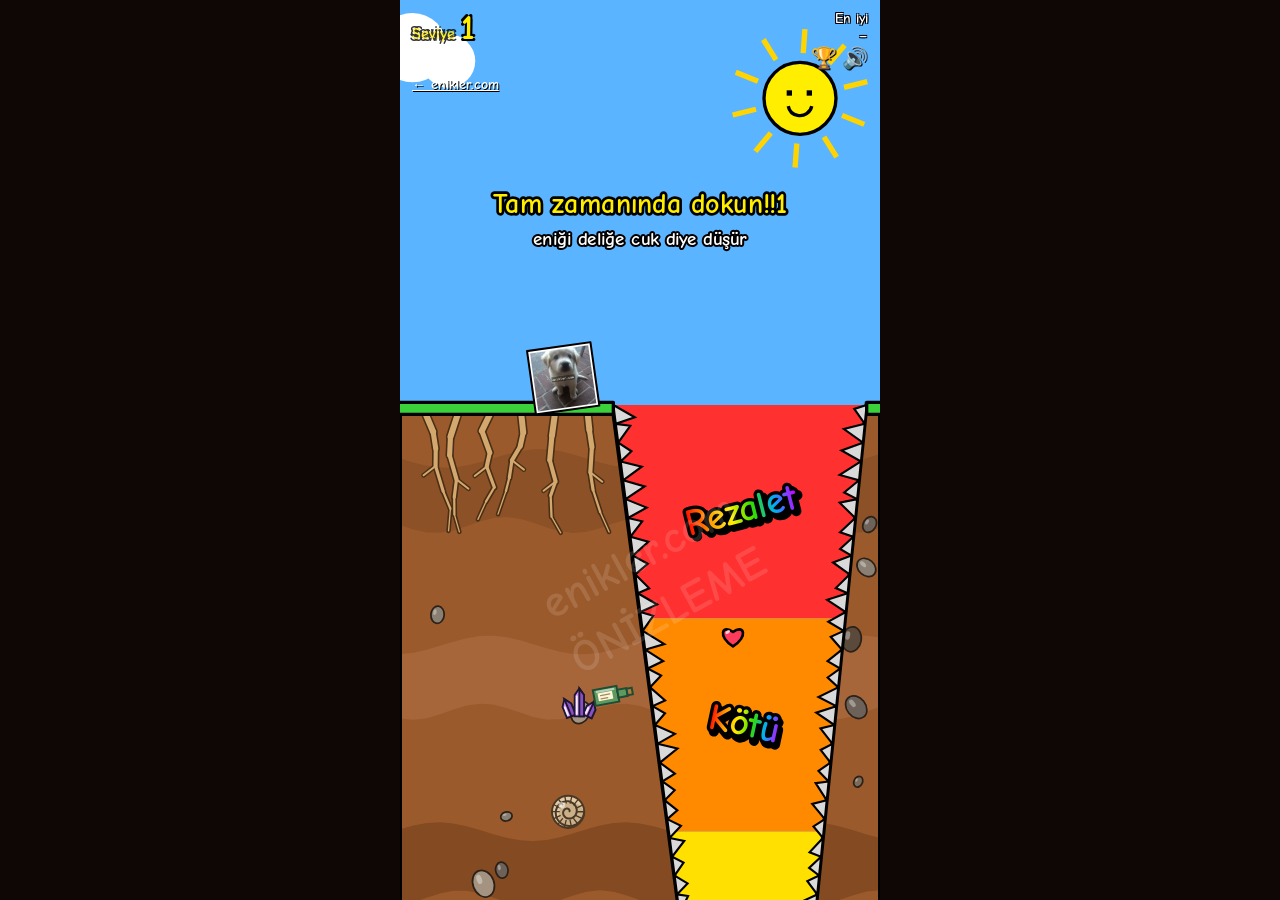
==== commit ccabfab1: "oyun sayfası" ====
--- a/oyun/enik-dusus/index.html
+++ b/oyun/enik-dusus/index.html
@@ -35,7 +35,7 @@
   #snd { pointer-events:auto; background:none; border:0; font-size:1.3rem; line-height:1; padding:0; margin-top:4px; cursor:pointer; filter:drop-shadow(1px 1px 0 #000); }
   #home { pointer-events:auto; display:inline-block; margin-top:6px; color:#fff; font-weight:700; font-size:.85rem; text-decoration:underline; text-shadow:1px 1px 0 #000; }
 
-  #pop { position:absolute; left:0; right:0; top:28%; text-align:center; font:2.8rem Impact,'Arial Black',sans-serif; -webkit-text-stroke:2px #000; transform:rotate(-6deg); pointer-events:none;
+  #pop { position:absolute; left:0; right:0; top:28%; text-align:center; white-space:pre-line; line-height:1.15; padding:0 12px; font:2.8rem Impact,'Arial Black',sans-serif; -webkit-text-stroke:2px #000; transform:rotate(-6deg); pointer-events:none;
          opacity:0; transform:scale(.6); transition:opacity .25s, transform .25s; text-shadow:0 4px 0 rgba(0,0,0,.45); }
   #pop.on { opacity:1; transform:scale(1); }
 
@@ -50,9 +50,47 @@
   .btn { display:block; width:100%; margin-top:12px; border:0; border-radius:16px; padding:14px; font:700 1.15rem 'Comic Sans MS','Comic Neue',cursive; cursor:pointer; text-decoration:none; }
   .btn.go { background:var(--accent); color:#fff; box-shadow:0 5px 0 var(--accent-d); }
   .btn.sh { background:#111; color:#fff; box-shadow:0 5px 0 #000; }
+  .btn.alt { background:#fff; color:var(--ink); box-shadow:0 5px 0 #d8cbb0; border:2px solid #e6d9bc; padding:12px; }
   .btn.gif { background:#ff3cb4; color:#fff; box-shadow:0 5px 0 #b3157a; }
   .btn:disabled { opacity:.7; }
-  #gifPrev { display:block; margin:12px auto 0; max-height:170px; border:3px solid #000; transform:rotate(1.5deg); }
+  #gifPrev { display:block; margin:14px auto 0; width:170px; height:170px; border:3px solid #000; transform:rotate(1.5deg); background:#5ab4ff; }
+  .tip a { color:var(--ink); font-weight:900; white-space:nowrap; }
+  .tip { margin-top:10px; padding:10px 12px; background:#FFF1D6; border:2px dashed var(--accent-d); border-radius:14px; font-weight:700; font-size:.85rem; line-height:1.35; text-align:left; }
+  .tip.hidden { display:none; }
+  .hbtn { pointer-events:auto; background:none; border:0; font-size:1.3rem; line-height:1; padding:0; margin-top:4px; cursor:pointer; filter:drop-shadow(1px 1px 0 #000); }
+
+  /* liderlik bölümü (oyun sonu kartında) */
+  .lider { margin-top:14px; padding:12px; background:#fff; border:2px solid #000; border-radius:16px; text-align:left; }
+  .lgt { font-weight:900; font-size:.95rem; margin-bottom:8px; }
+  .lgrow { display:flex; align-items:center; gap:6px; }
+  .lgrow span { font-weight:900; font-size:1.1rem; }
+  .lgrow input { flex:1; min-width:0; padding:9px 10px; border:2px solid #000; border-radius:10px; font:700 1rem 'Comic Sans MS','Comic Neue',cursive; }
+  .lgrow button, #lgSee { border:0; border-radius:10px; padding:10px 14px; background:var(--accent); color:#fff; font:700 .95rem 'Comic Sans MS','Comic Neue',cursive; cursor:pointer; box-shadow:0 3px 0 var(--accent-d); }
+  .lgmsg { font-weight:700; font-size:.8rem; color:#8a7a66; margin-top:6px; min-height:1em; }
+  .lgmsg.bad { color:#d62828; }
+  #lgMe { display:flex; align-items:center; gap:10px; }
+  #lgMe.hidden { display:none; }
+  #lgPp, #bList img, #bList .noav { width:40px; height:40px; border-radius:50%; border:2px solid #000; object-fit:cover; flex:none; background:#FFE9A8; }
+  .lgme { flex:1; min-width:0; display:flex; flex-direction:column; }
+  .lgme b { font-size:1rem; overflow:hidden; text-overflow:ellipsis; white-space:nowrap; }
+  .lgme small { font-weight:700; font-size:.8rem; color:#8a7a66; }
+  .lgme small a { color:#8a7a66; }
+
+  /* liderlik tablosu penceresi */
+  #board { position:absolute; inset:0; z-index:20; display:flex; align-items:center; justify-content:center; padding:16px; background:rgba(14,7,5,.6); }
+  #board.hidden { display:none; }
+  .bcard { position:relative; width:100%; max-width:360px; max-height:100%; overflow:auto; background:#FFF8E7; color:var(--ink); border:3px solid #000; border-radius:24px; padding:18px 14px 14px; box-shadow:0 20px 40px rgba(0,0,0,.4); }
+  .bcard h3 { margin:0 0 10px; text-align:center; font-size:1.35rem; }
+  .bx { position:absolute; top:8px; right:10px; width:36px; height:36px; border-radius:50%; border:2px solid #000; background:#fff; font:900 1.3rem/1 sans-serif; cursor:pointer; }
+  #bList { list-style:none; margin:0; padding:0; display:flex; flex-direction:column; gap:6px; }
+  #bList li { display:flex; align-items:center; gap:10px; padding:6px 8px; background:#fff; border:2px solid #F3E3B8; border-radius:14px; }
+  #bList li.me { border-color:var(--accent); background:#FFF1D6; }
+  #bList .no { width:26px; text-align:center; font-weight:900; font-size:1.05rem; flex:none; }
+  #bList .noav { display:grid; place-items:center; font-weight:900; color:#8a5a00; }
+  #bList .nm { flex:1; min-width:0; display:flex; flex-direction:column; }
+  #bList .nm a { font-weight:900; color:var(--ink); text-decoration:none; overflow:hidden; text-overflow:ellipsis; white-space:nowrap; }
+  #bList .nm small { font-weight:700; font-size:.8rem; color:#8a7a66; }
+  .bfoot { text-align:center; font-weight:700; font-size:.82rem; color:#8a7a66; margin-top:10px; }
   .btn:active { transform:translateY(3px); box-shadow:none; }
   .card a.site { display:block; margin-top:14px; font-weight:800; font-size:.85rem; color:#8a7a66; text-decoration:none; }
 </style>
@@ -62,9 +100,19 @@
   <canvas id="c" aria-label="Enik Düşüşü oyunu"></canvas>
   <div id="hud">
     <div><div class="m"><small>Seviye </small><span id="lv">1</span></div><div id="pw"></div><a id="home" href="/">← enikler.com</a></div>
-    <div class="best">En iyi<br><span id="bm">–</span><br><button id="snd" type="button" aria-label="Ses aç/kapat">🔊</button></div>
+    <div class="best">En iyi<br><span id="bm">–</span><br><button id="lbBtn" class="hbtn" type="button" aria-label="Liderlik tablosu">🏆</button> <button id="snd" class="hbtn" type="button" aria-label="Ses aç/kapat">🔊</button></div>
   </div>
   <div id="pop"></div>
+
+  <!-- liderlik tablosu penceresi -->
+  <div id="board" class="hidden" role="dialog" aria-modal="true" aria-label="Liderlik tablosu">
+    <div class="bcard">
+      <button class="bx" id="bX" type="button" aria-label="Kapat">×</button>
+      <h3>🏆 Liderlik Tablosu</h3>
+      <ol id="bList"></ol>
+      <div class="bfoot" id="bFoot">Yükleniyor…</div>
+    </div>
+  </div>
   <div id="over" class="hidden">
     <div class="card">
       <div style="font-size:3rem">🐾</div>
@@ -72,10 +120,26 @@
       <div class="dep">Seviye <span id="oLv">1</span></div>
       <div class="bst">En iyin: <span id="oBest">–</span></div>
       <div id="oRec" class="rec hidden">YENİ REKOR!</div>
+      <button class="btn go hidden" id="cont" type="button">🚩 Kayıttan devam</button>
       <button class="btn go" id="again" type="button">Tekrar Dene</button>
+
+      <!-- liderlik: X kullanıcı adıyla gir, profil fotoğrafı tabloda görünsün -->
+      <div class="lider">
+        <div id="lgForm" class="hidden">
+          <div class="lgt">🏆 Liderlik tablosuna gir</div>
+          <div class="lgrow"><span>@</span><input id="lgNick" maxlength="16" placeholder="X kullanıcı adın" autocomplete="off" autocapitalize="none" spellcheck="false" enterkeyhint="go"><button id="lgSave" type="button">Gir</button></div>
+          <div class="lgmsg" id="lgMsg"></div>
+        </div>
+        <div id="lgMe" class="hidden">
+          <img id="lgPp" alt="">
+          <span class="lgme"><b id="lgName"></b><small id="lgRank"></small></span>
+          <button id="lgSee" type="button">Tablo</button>
+        </div>
+      </div>
+
       <img id="gifPrev" class="hidden" alt="Son denemenin GIF'i">
-      <button class="btn gif" id="gif" type="button">GIF Olarak Paylaş 🎞️</button>
-      <button class="btn sh" id="share" type="button">Skorunu Paylaş 𝕏</button>
+      <button class="btn sh" id="share" type="button">GIF'i İndir ⬇️</button>
+      <div class="tip hidden" id="shareTip">📥 <b>GIF indirildi!</b> X'te paylaşmak için gönderi yazarken 🖼️ resim simgesine basıp GIF'i seç, gönderide oynayarak görünür. <a id="xOpen" href="#" target="_blank" rel="noopener">X'i aç ↗</a></div>
       <a class="site" href="/">Diğer enik testleri için enikler.com 🐾</a>
     </div>
   </div>
@@ -115,9 +179,10 @@
 let ROCK_P = D + 240;    // kaya yağmurunun döngü uzunluğu
 const BAND = 1600 / (RANKS.length - 1); // her rütbe bandı 160 birim; Tanrısal = dibe ulaşmak
 let NB = RANKS.length - 1;              // bu seviyede kuyuda kaç rütbe bandı var
-// ilk seviyede kuyu "İdare Eder"de biter (3 bant), her seviye bir bant uzar, 8. seviyede Efsane'ye kadar (10 bant)
+// kuyu yavaş uzar (delik de aynı hızda daralır): ilk seviyede "İdare Eder"de biter (3 bant), her 3 seviyede
+// bir bant eklenir, 22. seviyede Efsane'ye kadar (10 bant). Böylece oyuncu önce engelleri (6-16. seviye) öğrenir.
 function setDepth(l) {
-  NB = Math.min(RANKS.length - 1, 2 + l);
+  NB = Math.min(RANKS.length - 1, 3 + Math.floor((l - 1) / 3));
   D = NB * BAND; ROAD = D + 170; ROCK_P = D + 240;
 }
 
@@ -134,6 +199,19 @@
 // ilk 5 seviyede hiç engel yok; 6'dan itibaren birer birer gelir (rüzgar 9., kayan delik 10.)
 const MOD_PLAN = [[], [], [], [], [], ['hiz'], ['sarhos'], ['nefes'], ['ruzgar'], ['kayan'], ['sarhos', 'ruzgar'], ['ruzgar', 'kayan'],
                   ['sarhos', 'kayan'], ['hiz', 'kayan'], ['bora'], ['kaya'], ['kaya', 'ruzgar'], ['nefes', 'bora'], ['kaya', 'kayan'], ['kaya', 'sarhos'], ['nefes', 'kaya']];
+
+/* Her 5 seviyede dünya değişir (sırayla döner); dünyanın ilk seviyesi (6, 11, 16...) aynı zamanda kayıt noktasıdır */
+const WORLDS = [
+  { ad:'Gündüz', ic:'☀️', sky:'#5ab4ff', street:'#ffc266', wall:'#9b5a2b', grass:'#3ad13a', tones:['#8d5127', '#a6663a', '#844a22', '#a05f33'] },
+  { ad:'Gece',   ic:'🌙', sky:'#1d2657', street:'#2b2f6e', wall:'#6e4220', grass:'#2a8a3a', tones:['#5f3818', '#7a4a26', '#573214', '#6c3f1c'] },
+  { ad:'Kar',    ic:'❄️', sky:'#b9d6f0', street:'#dbe7f3', wall:'#8f6a52', grass:'#f4f8ff', tones:['#9c7a62', '#b08f78', '#86634c', '#a3826b'] },
+  { ad:'Uzay',   ic:'🪐', sky:'#140c33', street:'#1d1240', wall:'#5c5670', grass:'#9aa0b5', tones:['#4d4860', '#6a6482', '#433e55', '#5f5975'] }
+];
+const worldOf = l => WORLDS[Math.floor((l - 1) / 5) % WORLDS.length];
+const isCheckpoint = l => l > 1 && (l - 1) % 5 === 0;
+const fromLvl = l => l + (l % 10 === 1 ? "'den" : "'dan");       // 11'den, 16'dan, 21'den...
+let wld = WORLDS[0], checkpoint = 1, runFromStart = true;     // runFromStart: rekor sadece 1. seviyeden başlanan oyunda sayılır
+try { checkpoint = Math.max(1, parseInt(localStorage.getItem('enikDususBayrak')) || 1); } catch (_) {}
 
 /* ---------- Durum ---------- */
 let scale = 1, viewH = 600, dpr = 1, tick = 0;
@@ -199,19 +277,34 @@
 
 function startLevel(l) {
   nextPhoto(); rag = null;
-  lvl = l; setDepth(l); cfg = makeLevel(l);
+  lvl = l; setDepth(l); cfg = makeLevel(l); wld = worldOf(l);
   e = { x:30, y:0, vx:0, vy:0, dir:1, walk:0, rot:0, sq:0 };
   state = 'ready'; parts = []; trail = [];
   pickStreetEvent();                   // her seviyede aşağıdaki sokakta başka bir olay
   $('lv').textContent = lvl; hud();
   recReset();
-  if (cfg.mods.length) pop(cfg.mods.map(m => MODS[m]).join(' + '), '#fff');
+  const msg = [];
+  if (isCheckpoint(l)) {               // yeni dünya + kayıt noktası
+    msg.push(wld.ic + ' ' + wld.ad + ' Dünyası');
+    if (l > checkpoint) { checkpoint = l; try { localStorage.setItem('enikDususBayrak', String(l)); } catch (_) {} msg.push('🚩 Kayıt alındı!'); }
+  }
+  if (cfg.mods.length) msg.push(cfg.mods.map(m => MODS[m]).join(' + '));
+  if (msg.length) pop(msg.join('\n'), '#fff');
 }
 function newGame() {
   lives = 0; lifeTakenLvl = 0;
-  startLevel(parseInt(new URLSearchParams(location.search).get('sv')) || 1); camY = -viewH * 0.45; shake = 0;
+  const sv = parseInt(new URLSearchParams(location.search).get('sv')) || 1;
+  runFromStart = sv === 1;
+  startLevel(sv); camY = -viewH * 0.45; shake = 0;
   $('over').classList.add('hidden');
   gifReset();
+}
+function continueGame() {             // son kayıt noktasından devam
+  lives = 0; lifeTakenLvl = 0; runFromStart = false;
+  startLevel(checkpoint); camY = -viewH * 0.45; shake = 0;
+  $('over').classList.add('hidden');
+  gifReset();
+  if (typeof gtag === 'function') gtag('event', 'kayittan_devam', { oyun:'enik_dusus', seviye:checkpoint });
 }
 
 function jump() {
@@ -249,7 +342,7 @@
     return;
   }
   recEnd();
-  const sc = scoreOf(lvl, deadRank), rec = !best || sc > scoreOf(best.l, best.r);
+  const sc = scoreOf(lvl, deadRank), rec = runFromStart && (!best || sc > scoreOf(best.l, best.r));
   if (rec) { best = { l:lvl, r:deadRank }; try { localStorage.setItem('enikDususBest3', JSON.stringify(best)); } catch (_) {} $('bm').textContent = fmt(best); }
   if (typeof gtag === 'function') gtag('event', 'oyun_bitti', { oyun:'enik_dusus', seviye:lvl, rutbe:RANKS[deadRank][0] });
   setTimeout(() => {
@@ -258,7 +351,13 @@
     $('oRank').textContent = rk[0]; $('oRank').style.color = shade(rk[2]);
     $('oLv').textContent = lvl; $('oBest').textContent = fmt(best);
     $('oRec').classList.toggle('hidden', !rec);
+    const hasCp = checkpoint > 1;        // kayıt varsa: "devam" öne çıkar, "tekrar dene" baştan başlatır
+    $('cont').classList.toggle('hidden', !hasCp);
+    $('cont').textContent = '🚩 Seviye ' + fromLvl(checkpoint) + ' devam';
+    $('again').textContent = hasCp ? 'Baştan Başla' : 'Tekrar Dene';
+    $('again').className = 'btn ' + (hasCp ? 'alt' : 'go');
     $('over').classList.remove('hidden');
+    onGameOver();                          // liderlik: skoru gönder / sırayı göster
   }, 750);
   prepGif();
 }
@@ -278,7 +377,7 @@
   try { navigator.vibrate && navigator.vibrate([30, 40, 30]); } catch (_) {}
   recEnd();
   const r = RANKS.length - 1;
-  if (!best || scoreOf(lvl, r) > scoreOf(best.l, best.r)) { best = { l:lvl, r }; try { localStorage.setItem('enikDususBest3', JSON.stringify(best)); } catch (_) {} $('bm').textContent = fmt(best); }
+  if (runFromStart && (!best || scoreOf(lvl, r) > scoreOf(best.l, best.r))) { best = { l:lvl, r }; try { localStorage.setItem('enikDususBest3', JSON.stringify(best)); } catch (_) {} $('bm').textContent = fmt(best); }
   if (typeof gtag === 'function') gtag('event', 'seviye_gecti', { oyun:'enik_dusus', seviye:lvl });
 }
 
@@ -336,20 +435,27 @@
 }
 
 /* ---------- GIF kaydı: son denemeyi küçük karelerle sakla ---------- */
-const GW = 240, GIF_MS = 100, PRE = 8, MAX_FRAMES = 70, TAIL = 13;
+const GW = 280, GBAR = 44, GIF_MS = 100, PRE = 8, MAX_FRAMES = 70, TAIL = 13;   // GIF kare: GW×GW
 const gcv = document.createElement('canvas'), gctx = gcv.getContext('2d', { willReadFrequently:true });
 let rec = { mode:'pre', pre:[], frames:[], tail:0 }, lastGrab = 0, lastRun = null, gifBlob = null;
 function recReset() { if (rec.mode !== 'tail') { rec.mode = 'pre'; rec.pre = []; } }
 function recStart() { rec.frames = rec.pre.slice(); rec.mode = 'run'; }
 function recEnd() { rec.mode = 'tail'; rec.tail = TAIL; rec.runLvl = lvl; }
 function grab() {
-  const gh = Math.round(GW * cv.height / cv.width);
-  if (gcv.width !== GW || gcv.height !== gh) { gcv.width = GW; gcv.height = gh; }
-  gctx.drawImage(cv, 0, 0, GW, gh);
-  gctx.fillStyle = '#000'; gctx.fillRect(0, 0, GW, 18);
-  gctx.fillStyle = '#ffee00'; gctx.font = 'bold 12px ' + FONT; gctx.textAlign = 'center'; gctx.textBaseline = 'middle';
-  gctx.fillText('enikler.com · Enik Düşüşü · Seviye ' + lvl, GW / 2, 9);
-  return gctx.getImageData(0, 0, GW, gh);
+  if (gcv.width !== GW || gcv.height !== GW) { gcv.width = GW; gcv.height = GW; }
+  // ekrandan kare bir kesit al: eniği ortalayarak (dikey ekranda yukarı-aşağı kayar)
+  const s = Math.min(cv.width, cv.height), ey = (e.y - 8 - camY) * scale;
+  const sx = (cv.width - s) / 2, sy = Math.max(0, Math.min(cv.height - s, ey - s * .55));
+  gctx.drawImage(cv, sx, sy, s, s, 0, 0, GW, GW);
+  // üst şerit: büyük seviye yazısı + site adı
+  gctx.fillStyle = 'rgba(0,0,0,.85)'; gctx.fillRect(0, 0, GW, GBAR);
+  gctx.textBaseline = 'middle'; gctx.lineJoin = 'round';
+  gctx.textAlign = 'left'; gctx.font = 'bold 27px ' + FONT; gctx.lineWidth = 5; gctx.strokeStyle = '#000'; gctx.fillStyle = '#ffee00';
+  gctx.strokeText('SEVİYE ' + lvl, 10, GBAR / 2 + 1); gctx.fillText('SEVİYE ' + lvl, 10, GBAR / 2 + 1);
+  gctx.textAlign = 'right'; gctx.font = 'bold 12px ' + FONT;
+  gctx.fillStyle = '#fff'; gctx.fillText('enikler.com', GW - 9, GBAR / 2 - 7);
+  gctx.fillStyle = '#ffb703'; gctx.fillText('Enik Düşüşü', GW - 9, GBAR / 2 + 9);
+  return gctx.getImageData(0, 0, GW, GW);
 }
 function recordFrame(now) {
   if (now - lastGrab < GIF_MS) return;
@@ -380,23 +486,17 @@
   gif.finish();
   return new Blob([gif.bytes()], { type:'image/gif' });
 }
-// ölünce GIF'i arka planda hazırla; paylaşırken beklemek gerekmesin
-let prepId = 0, shareUrl = null;
+// ölünce GIF'i arka planda hazırla; indirirken beklemek gerekmesin
+let prepId = 0;
 async function prepGif() {
-  const id = ++prepId; shareUrl = null;
+  const id = ++prepId;
   await new Promise(r => setTimeout(r, 1500));          // kuyruk kareleri bitsin
-  if (id !== prepId || gifBlob) return;
-  try { const b = await makeGif(); if (id === prepId && b) gifBlob = b; } catch (_) {}
-}
-// GIF'i sunucuya yükle, önizlemesi GIF olan paylaşım bağlantısını al
-async function uploadGif(blob) {
-  const fd = new FormData();
-  fd.append('gif', blob, 'enik.gif'); fd.append('lv', lvl); fd.append('rk', RANKS[deadRank][0]);
-  const r = await fetch('paylas.php', { method:'POST', body:fd });
-  if (!r.ok) throw new Error('upload ' + r.status);
-  return (await r.json()).url;
-}
-function gifReset() { prepId++; shareUrl = null; const b = $('gif'); b.disabled = false; b.textContent = 'GIF Olarak Paylaş 🎞️'; $('gifPrev').classList.add('hidden'); gifBlob = null; }
+  if (id !== prepId) return;
+  try { if (!gifBlob) { const b = await makeGif(); if (id === prepId && b) gifBlob = b; } } catch (_) {}
+  if (id === prepId && gifBlob) showGif();               // kendiliğinden hazırlanan GIF kartta görünsün
+}
+function showGif() { $('gifPrev').src = URL.createObjectURL(gifBlob); $('gifPrev').classList.remove('hidden'); }
+function gifReset() { prepId++; $('gifPrev').classList.add('hidden'); $('shareTip').classList.add('hidden'); gifBlob = null; }
 
 /* ---------- Enik fotoğrafları (arka planı silinmemiş, aynen öyle) ---------- */
 const FONT = "'Comic Sans MS','Comic Neue','Chalkboard SE',cursive";
@@ -435,23 +535,13 @@
 
 function draw(now) {
   ctx.setTransform(1, 0, 0, 1, 0, 0);
-  ctx.fillStyle = '#5ab4ff'; ctx.fillRect(0, 0, cv.width, cv.height);
+  ctx.fillStyle = wld.sky; ctx.fillRect(0, 0, cv.width, cv.height);
   const sx = (Math.random() - .5) * shake, sy = (Math.random() - .5) * shake;
   ctx.setTransform(scale, 0, 0, scale, sx * scale, (sy - camY) * scale);
   const top = camY, bot = camY + viewH;
 
-  // gökyüzü: çocuk çizimi güneş + bulut
-  if (top < 0) {
-    ctx.fillStyle = '#5ab4ff'; ctx.fillRect(0, top, W, -top);
-    ctx.strokeStyle = '#ffd400'; ctx.lineWidth = 4;
-    for (let k = 0; k < 10; k++) { const a = k / 10 * Math.PI * 2 + now / 3000; ctx.beginPath(); ctx.moveTo(300 + Math.cos(a) * 34, -230 + Math.sin(a) * 34); ctx.lineTo(300 + Math.cos(a) * 52, -230 + Math.sin(a) * 52); ctx.stroke(); }
-    ctx.fillStyle = '#ffee00'; ctx.strokeStyle = '#000'; ctx.lineWidth = 2.5;
-    ctx.beginPath(); ctx.arc(300, -230, 27, 0, 7); ctx.fill(); ctx.stroke();
-    ctx.fillStyle = '#000'; ctx.fillRect(290, -236, 4, 4); ctx.fillRect(305, -236, 4, 4);
-    ctx.beginPath(); ctx.arc(300, -226, 9, .2, Math.PI - .2); ctx.stroke();
-    ctx.fillStyle = '#fff';
-    [[70, -260, 22], [95, -268, 26], [122, -258, 20]].forEach(([x, y, r]) => { ctx.beginPath(); ctx.arc(x + (now / 80 % 400) - 100, y, r, 0, 7); ctx.fill(); });
-  }
+  // gökyüzü: dünyaya göre güneş / ay / kar bulutları / gezegen
+  if (top < 0) drawSky(top, now);
 
   // rütbe bantları: göz yakan düz renkler + WordArt yazılar
   for (let z = 0; z < NB; z++) {
@@ -479,7 +569,7 @@
     ctx.moveTo(0, 6); ctx.lineTo(LEDGE, 6); ctx.lineTo(cfg.lb, D); ctx.lineTo(cfg.lb, D + SLAB); ctx.lineTo(0, D + SLAB); ctx.closePath();
     ctx.moveTo(W, -1); ctx.lineTo(TOP_R, -1); ctx.lineTo(cfg.rb, D); ctx.lineTo(cfg.rb, D + SLAB); ctx.lineTo(W, D + SLAB); ctx.closePath();
   };
-  ctx.fillStyle = '#9b5a2b'; wallPath(); ctx.fill();
+  ctx.fillStyle = wld.wall; wallPath(); ctx.fill();
   // lekeler ve toprak süsleri sadece duvarın içine çizilir (taşmasın)
   ctx.save(); wallPath(); ctx.clip();
   drawSoil(top, bot, now);
@@ -526,10 +616,21 @@
     ctx.fillStyle = 'rgba(255,255,255,.75)'; ctx.beginPath(); ctx.ellipse(hx - s * .45, hy - s * .35, s * .22, s * .14, -.6, 0, 7); ctx.fill();
   }
 
-  // platform: yeşil Paint çimeni
-  ctx.fillStyle = '#3ad13a'; ctx.strokeStyle = '#000'; ctx.lineWidth = 2.5;
+  // platform: dünyaya göre çimen / kar / ay tozu
+  ctx.fillStyle = wld.grass; ctx.strokeStyle = '#000'; ctx.lineWidth = 2.5;
   ctx.fillRect(0, -2, LEDGE, 9); ctx.strokeRect(-3, -2, LEDGE + 3, 9);
   ctx.fillRect(TOP_R, -2, W - TOP_R, 9); ctx.strokeRect(TOP_R, -2, W - TOP_R + 3, 9);
+  if (wld.ad === 'Kar') {                // platformun üstünde kar tümsekleri
+    ctx.fillStyle = '#fff'; ctx.strokeStyle = '#9fb8d0'; ctx.lineWidth = 1.5;
+    for (let x = 6; x < LEDGE; x += 22) { ctx.beginPath(); ctx.ellipse(x + jit(x) * 6, -2, 9 + jit(x + 3) * 4, 4.5, 0, Math.PI, 0); ctx.fill(); ctx.stroke(); }
+  }
+  // kayıt noktası seviyesinde platformda bayrak
+  if (isCheckpoint(lvl)) {
+    const fx = 150, wave = Math.sin(now / 200) * 2;
+    ctx.strokeStyle = '#000'; ctx.lineWidth = 2.5; ctx.beginPath(); ctx.moveTo(fx, -2); ctx.lineTo(fx, -48); ctx.stroke();
+    ctx.fillStyle = '#e02020'; ctx.lineWidth = 2; ctx.beginPath(); ctx.moveTo(fx, -47); ctx.lineTo(fx - 26, -40 + wave); ctx.lineTo(fx, -32); ctx.closePath(); ctx.fill(); ctx.stroke();
+    ctx.fillStyle = '#fff'; ctx.font = 'bold 8px ' + FONT; ctx.textAlign = 'center'; ctx.textBaseline = 'middle'; ctx.fillText(lvl, fx - 9, -39 + wave / 2);
+  }
 
   // düşerken arkada solan hayaletler
   if (state === 'air') {
@@ -566,11 +667,69 @@
       ctx.beginPath(); ctx.moveTo(x, y); ctx.lineTo(x, y - l); ctx.stroke();
     }
   }
+  // kar dünyasında ekranın her yerinde yağan kar (ekran koordinatında)
+  if (wld.ad === 'Kar') {
+    ctx.fillStyle = 'rgba(255,255,255,.9)';
+    for (let k = 0; k < 45; k++) {
+      const sp = .5 + jit(k + 960) * .9, x = (jit(k + 900) * W + Math.sin(tick * .02 + k) * 10) * scale;
+      const y = ((jit(k + 930) * viewH + tick * sp) % viewH) * scale, r = (1.2 + jit(k + 990) * 2) * scale;
+      ctx.beginPath(); ctx.arc(x, y, r, 0, 7); ctx.fill();
+    }
+  }
   // stok fotoğraf filigranı
   ctx.save(); ctx.translate(cv.width / 2, cv.height * .62); ctx.rotate(-.5);
   ctx.font = 'bold ' + Math.round(34 * scale) + 'px ' + FONT; ctx.textAlign = 'center';
   ctx.fillStyle = 'rgba(255,255,255,.13)'; ctx.fillText('enikler.com', 0, 0); ctx.fillText('ÖNİZLEME', 0, 46 * scale);
   ctx.restore();
+}
+
+/* ---------- Dünyaya göre gökyüzü ---------- */
+function drawStars(y0, y1, n, seed) {          // göz kırpan yıldızlar
+  for (let k = 0; k < n; k++) {
+    const x = jit(k + seed) * W, y = y0 + jit(k + seed + 77) * (y1 - y0), s = 1.5 + jit(k + seed + 150) * 2;
+    ctx.globalAlpha = .45 + .55 * Math.abs(Math.sin(tick * .03 + k)); ctx.fillStyle = '#fff';
+    ctx.fillRect(x - s / 2, y - s / 2, s, s);
+    if (s > 3) { ctx.fillRect(x - s * 1.4, y - .5, s * 2.8, 1); ctx.fillRect(x - .5, y - s * 1.4, 1, s * 2.8); }
+  }
+  ctx.globalAlpha = 1;
+}
+function drawSky(top, now) {
+  ctx.fillStyle = wld.sky; ctx.fillRect(0, top, W, -top);
+  const cloud = (col, list) => { ctx.fillStyle = col; list.forEach(([x, y, r]) => { ctx.beginPath(); ctx.arc(x + (now / 80 % 400) - 100, y, r, 0, 7); ctx.fill(); }); };
+  if (wld.ad === 'Gündüz') {                  // çocuk çizimi güneş + bulut
+    ctx.strokeStyle = '#ffd400'; ctx.lineWidth = 4;
+    for (let k = 0; k < 10; k++) { const a = k / 10 * Math.PI * 2 + now / 3000; ctx.beginPath(); ctx.moveTo(300 + Math.cos(a) * 34, -230 + Math.sin(a) * 34); ctx.lineTo(300 + Math.cos(a) * 52, -230 + Math.sin(a) * 52); ctx.stroke(); }
+    ctx.fillStyle = '#ffee00'; ctx.strokeStyle = '#000'; ctx.lineWidth = 2.5;
+    ctx.beginPath(); ctx.arc(300, -230, 27, 0, 7); ctx.fill(); ctx.stroke();
+    ctx.fillStyle = '#000'; ctx.fillRect(290, -236, 4, 4); ctx.fillRect(305, -236, 4, 4);
+    ctx.beginPath(); ctx.arc(300, -226, 9, .2, Math.PI - .2); ctx.stroke();
+    cloud('#fff', [[70, -260, 22], [95, -268, 26], [122, -258, 20]]);
+  } else if (wld.ad === 'Gece') {             // hilal ay, yıldızlar, koyu bulut
+    drawStars(top + 10, -20, 40, 800);
+    ctx.fillStyle = '#fff4c2'; ctx.strokeStyle = '#000'; ctx.lineWidth = 2.5;
+    ctx.beginPath(); ctx.arc(300, -232, 26, 0, 7); ctx.fill(); ctx.stroke();
+    ctx.fillStyle = wld.sky; ctx.beginPath(); ctx.arc(313, -240, 22, 0, 7); ctx.fill();          // hilal kesiği
+    ctx.fillStyle = '#000'; ctx.fillRect(286, -236, 4, 4);                                          // uykulu göz
+    ctx.beginPath(); ctx.arc(290, -222, 6, .3, Math.PI - .3); ctx.stroke();
+    ctx.fillStyle = '#fff'; ctx.font = 'bold 14px ' + FONT; ctx.textAlign = 'center'; ctx.fillText('z', 322 + Math.sin(now / 500) * 3, -262 - (now / 40 % 20));
+    cloud('#2f3a73', [[70, -250, 20], [95, -258, 24], [120, -248, 18]]);
+  } else if (wld.ad === 'Kar') {              // soluk güneş + iri kar bulutları
+    ctx.fillStyle = '#fffbe0'; ctx.strokeStyle = '#000'; ctx.lineWidth = 2.5;
+    ctx.beginPath(); ctx.arc(300, -232, 24, 0, 7); ctx.fill(); ctx.stroke();
+    ctx.fillStyle = '#000'; ctx.fillRect(291, -238, 4, 4); ctx.fillRect(305, -238, 4, 4);
+    ctx.beginPath(); ctx.arc(300, -226, 6, Math.PI + .3, -.3); ctx.stroke();                     // üşümüş ağız
+    cloud('#fff', [[60, -262, 26], [92, -272, 32], [124, -260, 24], [150, -266, 20]]);
+  } else {                                    // uzay: çok yıldız, halkalı gezegen, küçük dünya
+    drawStars(top + 10, -20, 70, 850);
+    ctx.save(); ctx.translate(292, -232); ctx.rotate(-.35);
+    ctx.strokeStyle = '#ffd9a8'; ctx.lineWidth = 5; ctx.beginPath(); ctx.ellipse(0, 0, 42, 11, 0, Math.PI, 0); ctx.stroke();
+    ctx.fillStyle = '#ffb36b'; ctx.strokeStyle = '#000'; ctx.lineWidth = 2.5; ctx.beginPath(); ctx.arc(0, 0, 23, 0, 7); ctx.fill(); ctx.stroke();
+    ctx.strokeStyle = 'rgba(160,80,20,.5)'; ctx.lineWidth = 3; ctx.beginPath(); ctx.moveTo(-20, -6); ctx.lineTo(20, -6); ctx.moveTo(-21, 6); ctx.lineTo(21, 6); ctx.stroke();
+    ctx.strokeStyle = '#ffd9a8'; ctx.lineWidth = 5; ctx.beginPath(); ctx.ellipse(0, 0, 42, 11, 0, 0, Math.PI); ctx.stroke();
+    ctx.restore();
+    ctx.fillStyle = '#3fa7f5'; ctx.strokeStyle = '#000'; ctx.lineWidth = 2; ctx.beginPath(); ctx.arc(70, -280, 11, 0, 7); ctx.fill(); ctx.stroke();
+    ctx.fillStyle = '#3ad13a'; ctx.beginPath(); ctx.ellipse(66, -283, 5, 3, .4, 0, 7); ctx.fill(); ctx.beginPath(); ctx.ellipse(74, -276, 3, 2, 0, 0, 7); ctx.fill();
+  }
 }
 
 /* ---------- Toprak: katmanlar, çakıllar, kökler, köstebek, dinozor, fosiller, kristaller, şişe, sandık ---------- */
@@ -590,7 +749,7 @@
   const vis = (y, m) => y > top - m && y < bot + m;
   const dens = D / 1600;                       // kısa kuyuda (ilk seviyeler) daha az süs: sıkışık durmasın
   // 1) dalgalı toprak katmanları
-  const tones = ['#8d5127', '#a6663a', '#844a22', '#a05f33'];
+  const tones = wld.tones;
   for (let i = 0; 40 + i * 140 < D + SLAB; i++) {
     const y0 = 40 + i * 140; if (!vis(y0, 120)) continue;
     ctx.fillStyle = tones[i % 4]; ctx.beginPath();
@@ -611,7 +770,7 @@
     ctx.fillStyle = 'rgba(255,255,255,.35)'; ctx.beginPath(); ctx.ellipse(x - r * .4, y - r * .4, r * .45, r * .25, a, 0, 7); ctx.fill();
   }
   // 3) kökler: çimenden aşağı incelerek sarkar, yan filizli
-  if (vis(40, 120)) {
+  if (vis(40, 120) && wld.ad !== 'Uzay') {     // uzayda bitki yok
     for (const pass of [0, 1]) for (let k = 0; k < 6; k++) {
       let x = 14 + k * 25 + jit(k + 500) * 8, y = 6, w = 4.5;
       for (let s = 0; s < 6; s++) {
@@ -904,7 +1063,8 @@
 // kuyunun altı: Paint çizimi bir sokak
 function drawStreet(now) {
   const y0 = D + SLAB, yr = ROAD;
-  ctx.fillStyle = '#ffc266'; ctx.fillRect(0, D, W, yr - D);              // gün batımı gökyüzü (yer altında, neden olmasın)
+  ctx.fillStyle = wld.street; ctx.fillRect(0, D, W, yr - D);              // sokağın gökyüzü (yer altında, neden olmasın)
+  if (wld.ad === 'Gece' || wld.ad === 'Uzay') drawStars(D + 20, yr - 60, 18, 1200);
   // binalar
   const cols = ['#e05a5a', '#5a8ae0', '#e0c35a', '#7ac46a', '#b57ae0', '#e08a3c', '#4fc4c4'];
   for (let k = 0; k < 7; k++) {
@@ -965,14 +1125,19 @@
   drawStreetEvent(yr);
 }
 
-// fotoğrafı kare kare, arka planıyla, kaskatı çiz
+// fotoğrafı kare kare, arka planıyla, kaskatı çiz.
+// Her fotoğraf ortasından KARE kırpılır ve hep aynı boyda (PH×PH) çizilir: dikey/yatay fotoğraf
+// eniği daha dar ya da geniş göstermesin (çarpışma fotoğraftan bağımsız, sabit HIT mesafesi).
+const PH = 44;
 function photoBox(x, y, rot, flip, k = 1) {   // k > 1: dikey uzar (fırlarken/düşerken), k < 1: yassılır
-  const h = 54, w = photoOk ? Math.min(54, h * photo.width / photo.height) : 40;
+  const s = PH;
   ctx.save(); ctx.translate(x, y); ctx.rotate(rot); ctx.scale(flip, 1); ctx.scale(1 / k, k);
-  ctx.fillStyle = '#fff'; ctx.fillRect(-w / 2 - 2, -h / 2 - 2, w + 4, h + 4); // yamuk beyaz çerçeve
-  if (photoOk) ctx.drawImage(photo, -w / 2, -h / 2, w, h);
-  else { ctx.fillStyle = '#ccc'; ctx.fillRect(-w / 2, -h / 2, w, h); ctx.fillStyle = '#000'; ctx.font = 'bold 9px ' + FONT; ctx.textAlign = 'center'; ctx.fillText('yükleniyo', 0, 3); }
-  ctx.strokeStyle = '#000'; ctx.lineWidth = 1.5; ctx.strokeRect(-w / 2 - 2, -h / 2 - 2, w + 4, h + 4);
+  ctx.fillStyle = '#fff'; ctx.fillRect(-s / 2 - 2, -s / 2 - 2, s + 4, s + 4); // yamuk beyaz çerçeve
+  if (photoOk) {
+    const m = Math.min(photo.width, photo.height);
+    ctx.drawImage(photo, (photo.width - m) / 2, (photo.height - m) / 2, m, m, -s / 2, -s / 2, s, s);
+  } else { ctx.fillStyle = '#ccc'; ctx.fillRect(-s / 2, -s / 2, s, s); ctx.fillStyle = '#000'; ctx.font = 'bold 9px ' + FONT; ctx.textAlign = 'center'; ctx.fillText('yükleniyo', 0, 3); }
+  ctx.strokeStyle = '#000'; ctx.lineWidth = 1.5; ctx.strokeRect(-s / 2 - 2, -s / 2 - 2, s + 4, s + 4);
   ctx.restore();
 }
 
@@ -980,13 +1145,13 @@
   if (state === 'ready') {
     const stepPose = Math.floor(e.walk / 1.6) % 2;       // 2 kareli "animasyon"
     const drunk = cfg.sarhos ? Math.sin(tick * 0.09) * .35 : 0;
-    photoBox(x, y - 10 - stepPose * 4, (stepPose ? .14 : -.14) + drunk, dir);
+    photoBox(x, y - 7 - stepPose * 4, (stepPose ? .14 : -.14) + drunk, dir);
   } else if (state === 'air') {
     const k = 1 + Math.min(.3, Math.max(0, e.vy) * .02) + e.sq / 8 * .25;   // hızlandıkça uzar
     photoBox(x, y - 8, rot + Math.max(0, e.y) * 0.004, 1, k);  // düşerken yavaşça döner
   } else {
     const t = Math.min(1, (now - winAt) / 250);          // yere çakılınca yamyassı olup geri gelsin
-    ctx.save(); ctx.translate(x, y); ctx.scale(1 + .35 * (1 - t), 1 - .35 * (1 - t)); photoBox(0, -27, 0, 1); ctx.restore();
+    ctx.save(); ctx.translate(x, y); ctx.scale(1 + .35 * (1 - t), 1 - .35 * (1 - t)); photoBox(0, -PH / 2, 0, 1); ctx.restore();
   }
 }
 
@@ -1038,51 +1203,107 @@
 /* ---------- Kontroller: tek dokunuş ---------- */
 cv.addEventListener('pointerdown', ev => { ev.preventDefault(); unlockAudio(); jump(); });
 addEventListener('keydown', ev => {
+  if (!$('board').classList.contains('hidden')) { if (ev.key === 'Escape') closeBoard(); return; }   // tablo açıkken oyun tuş almaz
   if (ev.key !== ' ' && ev.key !== 'Enter' && ev.key !== 'ArrowDown') return;
   ev.preventDefault(); unlockAudio();
   if (state === 'ready') jump();
-  else if (state === 'dead' && performance.now() - deadAt > 800) newGame();
+  else if (state === 'dead' && performance.now() - deadAt > 800) (checkpoint > 1 ? continueGame : newGame)();
 });
 
 $('again').onclick = newGame;
-const shareText = () => `Enik Düşüşü'nde Seviye ${lvl}'de "${RANKS[deadRank][0]}" oldum 🐾 Eniği cuk diye düşürebilir misin?`;
-$('gif').onclick = async () => {
-  const b = $('gif'); if (b.disabled) return;
-  b.disabled = true; b.textContent = 'GIF hazırlanıyor… ⏳';
-  try {
-    if (!gifBlob) gifBlob = await makeGif();
-    if (!gifBlob) { b.textContent = 'Kayıt bulunamadı 😿'; return; }
-    const url = URL.createObjectURL(gifBlob);
-    $('gifPrev').src = url; $('gifPrev').classList.remove('hidden');
-    if (typeof gtag === 'function') gtag('event', 'gif_paylas', { oyun:'enik_dusus', seviye:lvl });
-    const file = new File([gifBlob], 'enik-dusus-seviye-' + lvl + '.gif', { type:'image/gif' });
-    if (navigator.canShare && navigator.canShare({ files:[file] })) {
-      try { await navigator.share({ files:[file], text:shareText() + ' ' + GAME_URL }); } catch (_) {}
-      b.textContent = 'Tekrar Paylaş 🎞️';
-    } else {
-      const a = document.createElement('a'); a.href = url; a.download = file.name; document.body.appendChild(a); a.click(); a.remove();
-      b.textContent = 'GIF indirildi ✔ X\'e yükle';
-    }
-  } catch (err) {
-    b.textContent = 'Olmadı 😿 Tekrar dene';
-  } finally { b.disabled = false; }
-};
+$('cont').onclick = continueGame;
+// sayıya göre bulunma eki: 1'de, 3'te, 6'da, 10'da, 40'ta ...
+function deEki(n) {
+  const bir = ['', 'de', 'de', 'te', 'te', 'te', 'da', 'de', 'de', 'da'], on = ['', 'da', 'de', 'da', 'ta', 'de', 'ta', 'te', 'de', 'da'];
+  return n + "'" + (n % 10 ? bir[n % 10] : n % 100 ? on[(n % 100) / 10] : 'de');
+}
+const shareText = () => `Enik Düşüşü'nde Seviye ${deEki(lvl)} "${RANKS[deadRank][0]}" oldum 🐾` + (mySira ? ` Liderlik tablosunda #${mySira} sıradayım!` : '') + ' Eniği cuk diye düşürebilir misin?';
+// GIF'i indir: sunucuya hiçbir şey yüklenmez, X açılmaz. İndirince kısa not + isteyene "X'i aç" bağlantısı.
 $('share').onclick = async () => {
   const b = $('share'); if (b.disabled) return;
-  const text = shareText(), old = b.textContent;
-  if (typeof gtag === 'function') gtag('event', 'skor_paylas', { oyun:'enik_dusus', seviye:lvl });
-  b.disabled = true; b.textContent = 'Link hazırlanıyor… ⏳';
-  const w = navigator.share ? null : window.open('about:blank', '_blank');   // popup engelleyici async'ten sonra açmaya izin vermez
-  let url = GAME_URL;
-  try {                                                  // GIF yüklenebilirse linkin önizlemesi GIF olur, olmazsa düz oyun linki
-    if (!shareUrl) { if (!gifBlob) gifBlob = await makeGif(); if (gifBlob) shareUrl = await uploadGif(gifBlob); }
-    if (shareUrl) url = shareUrl;
+  const old = b.textContent;
+  b.disabled = true; b.textContent = 'GIF hazırlanıyor… ⏳';
+  try { if (!gifBlob) { gifBlob = await makeGif(); if (gifBlob) showGif(); } } catch (_) {}
+  b.disabled = false; b.textContent = old;
+  if (!gifBlob) { b.textContent = 'GIF hazırlanamadı 😿'; return; }
+  const a = document.createElement('a'); a.href = URL.createObjectURL(gifBlob); a.download = 'enik-dusus-seviye-' + lvl + '.gif';
+  document.body.appendChild(a); a.click(); a.remove();
+  $('xOpen').href = 'https://x.com/intent/post?text=' + encodeURIComponent(shareText()) + '&url=' + encodeURIComponent(GAME_URL);
+  $('shareTip').classList.remove('hidden');
+  if (typeof gtag === 'function') gtag('event', 'gif_indir', { oyun:'enik_dusus', seviye:lvl });
+};
+
+/* ---------- Liderlik tablosu: X kullanıcı adı + profil fotoğrafı ---------- */
+let nick = '', mySira = 0;
+try { nick = localStorage.getItem('enikNick') || ''; } catch (_) {}
+const avatarUrl = n => '/avatar.php?u=' + encodeURIComponent(n);
+const nickOk = n => /^[A-Za-z0-9_]{1,15}$/.test(n);
+function avatarEl(n, cls) {                // fotoğraf gelmezse baş harfli yuvarlak
+  const im = document.createElement('img'); im.alt = ''; im.loading = 'lazy'; im.src = avatarUrl(n); if (cls) im.className = cls;
+  im.onerror = () => { const d = document.createElement('span'); d.className = 'noav'; d.textContent = n[0].toUpperCase(); im.replaceWith(d); };
+  return im;
+}
+async function liderPost(l, r) {
+  const fd = new FormData(); fd.append('nick', nick); fd.append('lv', l); fd.append('rk', r);
+  const res = await fetch('lider.php', { method:'POST', body:fd }); return res.json();
+}
+async function liderGet() { const res = await fetch('lider.php?nick=' + encodeURIComponent(nick), { cache:'no-store' }); return res.json(); }
+function showLider(msg) {                  // kartın liderlik bölümünü çiz
+  $('lgForm').classList.toggle('hidden', !!nick); $('lgMe').classList.toggle('hidden', !nick);
+  if (!nick) { $('lgMsg').textContent = msg || 'Profil fotoğrafın tabloda görünür.'; $('lgMsg').className = 'lgmsg'; return; }
+  const pp = $('lgPp');                    // fotoğraf gelmezse baş harfli sarı yuvarlak
+  pp.onerror = () => {
+    pp.onerror = null;
+    pp.src = 'data:image/svg+xml,' + encodeURIComponent('<svg xmlns="http://www.w3.org/2000/svg" viewBox="0 0 40 40"><rect width="40" height="40" fill="#FFE9A8"/><text x="20" y="27" font-family="sans-serif" font-size="20" font-weight="900" text-anchor="middle" fill="#8a5a00">' + nick[0].toUpperCase() + '</text></svg>');
+  };
+  pp.src = avatarUrl(nick);
+  $('lgName').textContent = '@' + nick;
+  const r = $('lgRank'); r.textContent = (msg ? msg + ' · ' : '') + (mySira ? 'Sıran: #' + mySira + ' · ' : '');
+  const ch = document.createElement('a'); ch.href = '#'; ch.textContent = 'değiştir';
+  ch.onclick = ev => { ev.preventDefault(); $('lgNick').value = nick; nick = ''; showLider(); $('lgNick').focus(); };
+  r.appendChild(ch);
+}
+async function onGameOver() {              // ölünce: kullanıcı adı varsa skoru gönder (sadece 1. seviyeden başlanan oyun)
+  showLider();
+  if (!nick) return;
+  try {
+    if (runFromStart) { const d = await liderPost(lvl, deadRank); if (d && d.ok) { mySira = d.sira; showLider(d.rekor ? 'Tabloya yazıldı!' : ''); } }
+    else { const d = await liderGet(); mySira = d.ben ? d.ben.sira : 0; showLider('Kayıttan devamda skor yazılmaz'); }
   } catch (_) {}
-  b.disabled = false; b.textContent = old;
-  if (navigator.share) { try { await navigator.share({ text, url }); } catch (_) {} return; }
-  const href = 'https://x.com/intent/post?text=' + encodeURIComponent(text) + '&url=' + encodeURIComponent(url);
-  if (w) w.location.href = href; else window.open(href, '_blank', 'noopener');
+}
+$('lgSave').onclick = async () => {
+  const v = $('lgNick').value.trim().replace(/^@/, '');
+  if (!nickOk(v)) { $('lgMsg').textContent = 'Sadece harf, rakam ve _ (en fazla 15)'; $('lgMsg').className = 'lgmsg bad'; return; }
+  nick = v; try { localStorage.setItem('enikNick', nick); } catch (_) {}
+  if (typeof gtag === 'function') gtag('event', 'lider_giris', { oyun:'enik_dusus' });
+  showLider('Kaydediliyor…');
+  try {
+    if (state === 'dead' && runFromStart) { const d = await liderPost(lvl, deadRank); if (d && d.ok) mySira = d.sira; }
+    else { const d = await liderGet(); mySira = d.ben ? d.ben.sira : 0; }
+  } catch (_) {}
+  showLider(mySira ? 'Tabloya yazıldı!' : '');
 };
+$('lgNick').addEventListener('keydown', ev => { ev.stopPropagation(); if (ev.key === 'Enter') $('lgSave').click(); });
+async function openBoard() {
+  $('board').classList.remove('hidden'); $('bList').innerHTML = ''; $('bFoot').textContent = 'Yükleniyor…';
+  try {
+    const d = await liderGet(), list = $('bList');
+    (d.top || []).forEach((p, i) => {
+      const li = document.createElement('li'); if (nick && p.n.toLowerCase() === nick.toLowerCase()) li.className = 'me';
+      const no = document.createElement('span'); no.className = 'no'; no.textContent = i < 3 ? ['🥇', '🥈', '🥉'][i] : i + 1;
+      const nm = document.createElement('span'); nm.className = 'nm';
+      const a = document.createElement('a'); a.href = 'https://x.com/' + p.n; a.target = '_blank'; a.rel = 'noopener'; a.textContent = '@' + p.n;
+      const sm = document.createElement('small'); sm.textContent = 'Seviye ' + p.l + ' · ' + (RANKS[p.r] ? RANKS[p.r][0] : '');
+      nm.append(a, sm); li.append(no, avatarEl(p.n), nm); list.appendChild(li);
+    });
+    if (d.ben) mySira = d.ben.sira;
+    $('bFoot').textContent = !d.top || !d.top.length ? 'Henüz kimse yok, ilk sen ol! 🐾'
+      : d.toplam + ' oyuncu' + (d.ben ? ' · Sen #' + d.ben.sira + ' (Seviye ' + d.ben.l + ')' : nick ? '' : ' · Oyun bitince kullanıcı adınla gir');
+  } catch (_) { $('bFoot').textContent = 'Tablo şu an açılamadı 😿'; }
+}
+const closeBoard = () => $('board').classList.add('hidden');
+$('lbBtn').onclick = openBoard; $('lgSee').onclick = openBoard; $('bX').onclick = closeBoard;
+$('board').addEventListener('click', ev => { if (ev.target.id === 'board') closeBoard(); });
 
 /* ---------- Döngü ---------- */
 let last = performance.now(), acc = 0;
